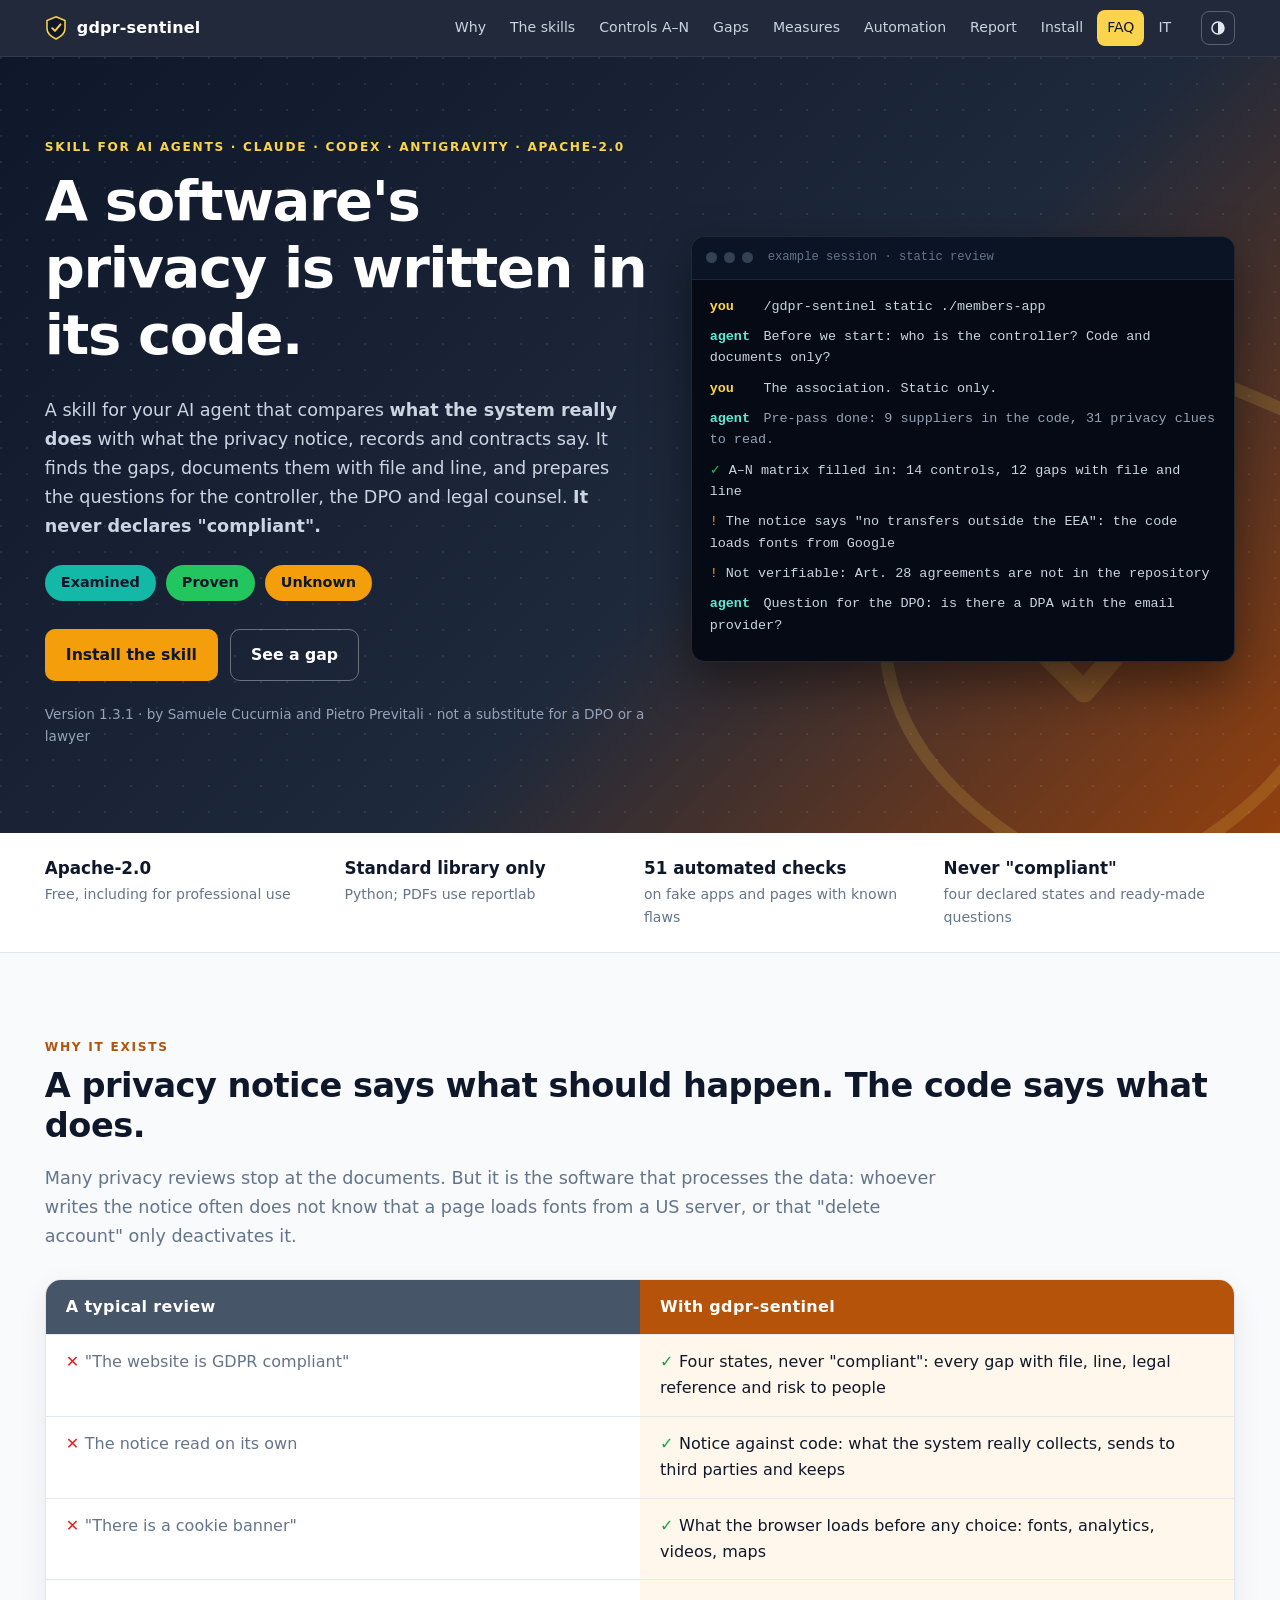
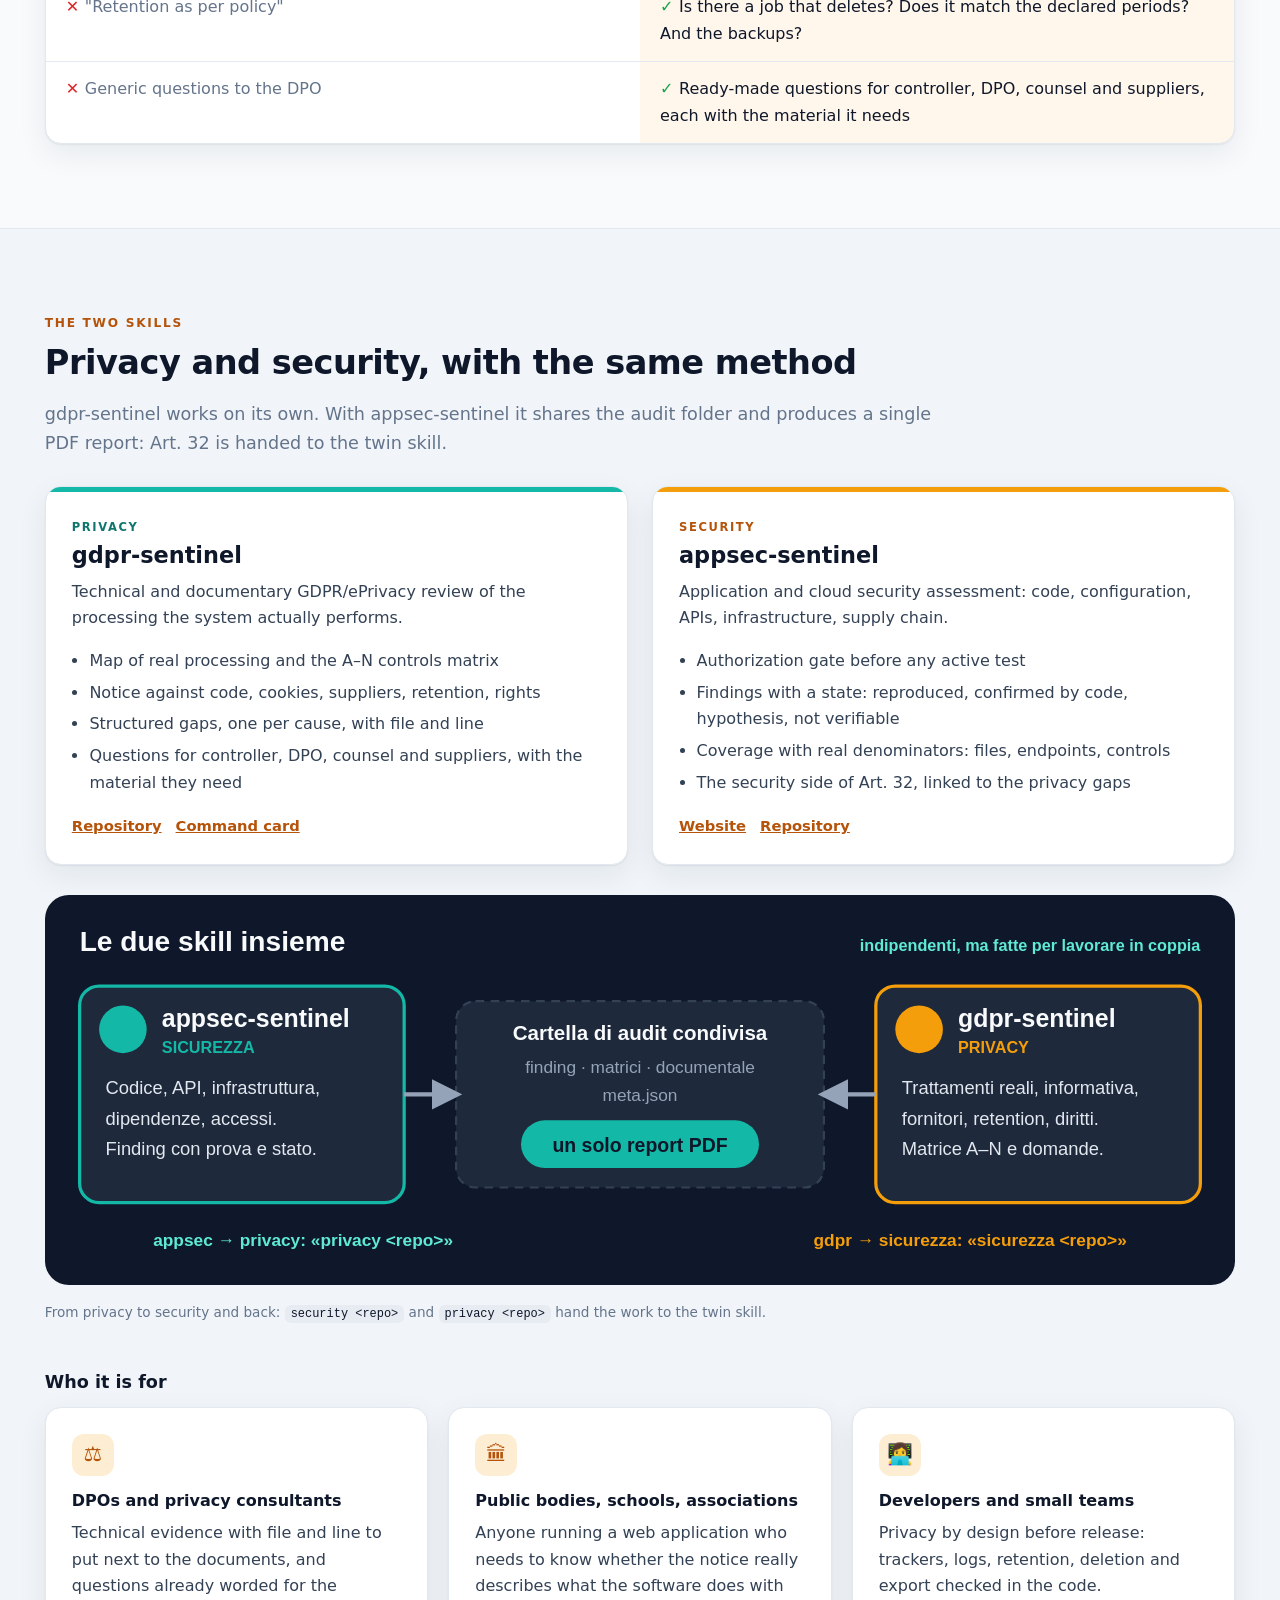
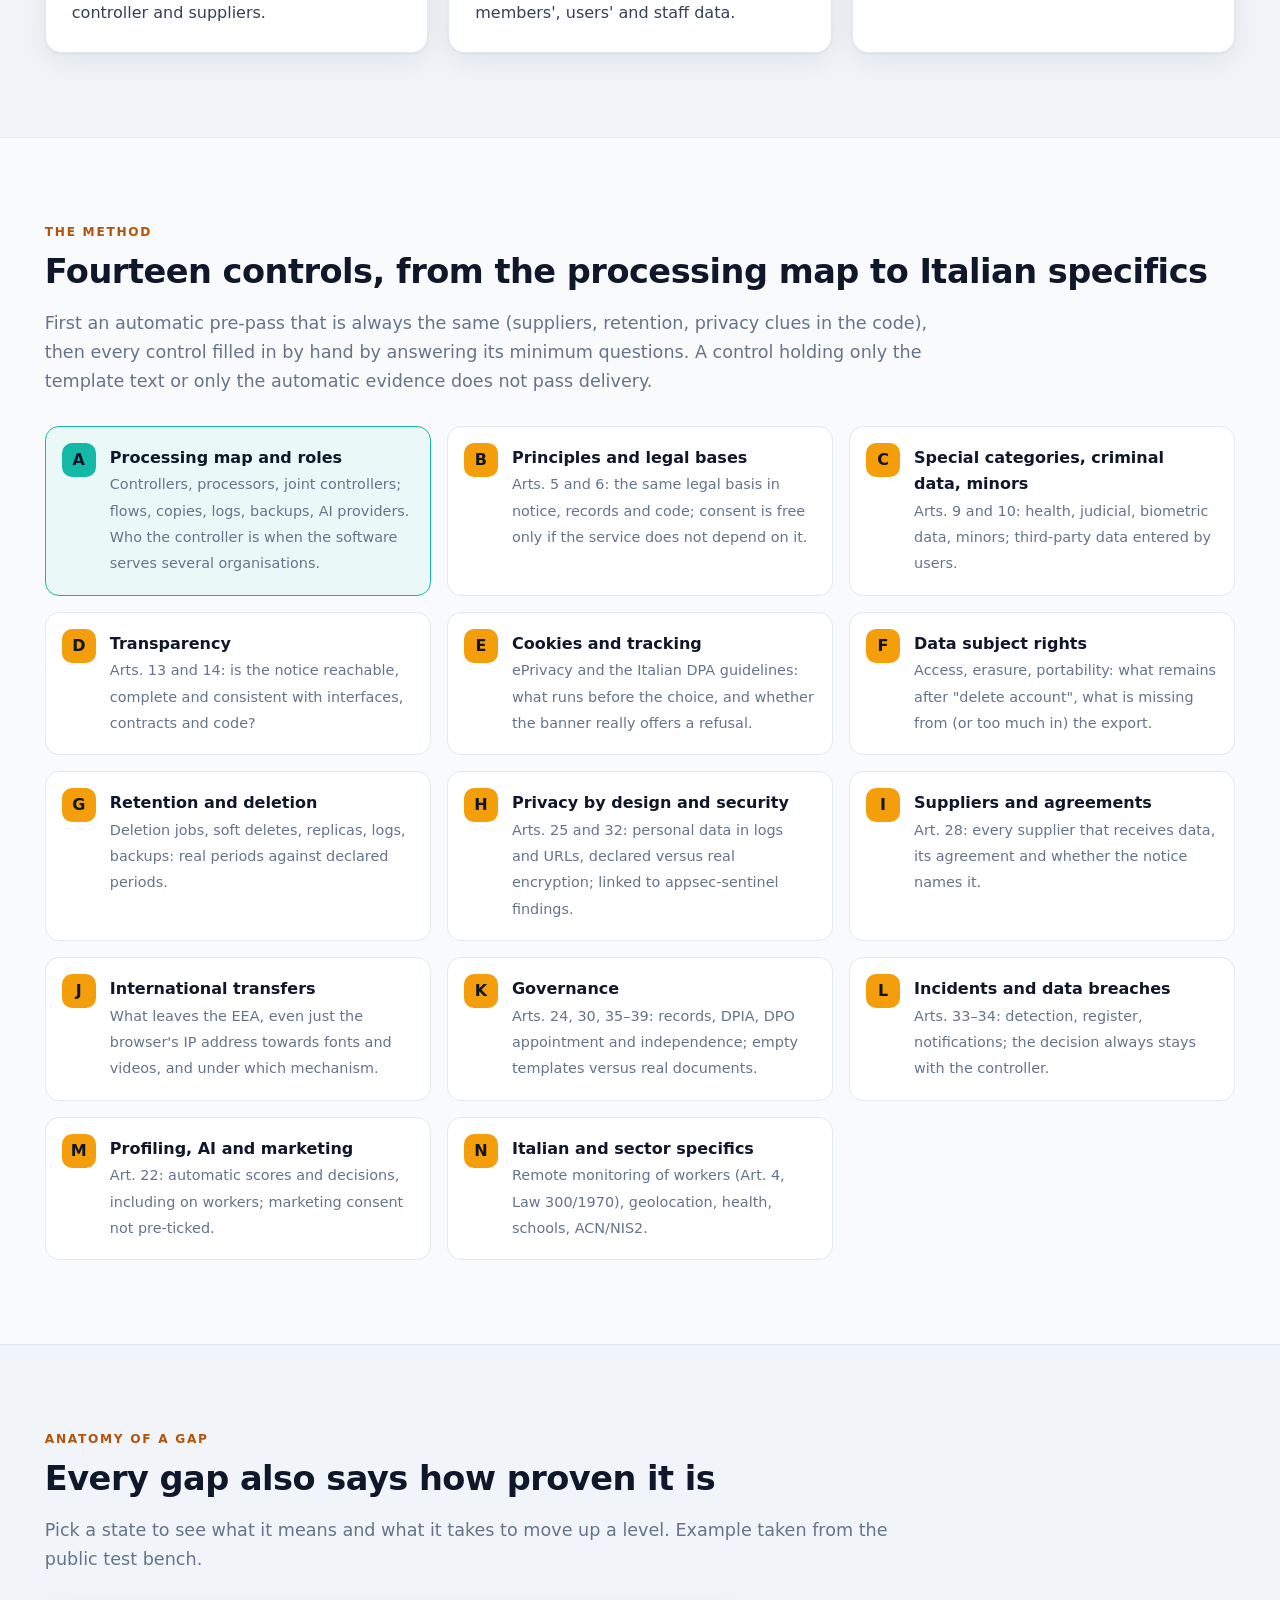
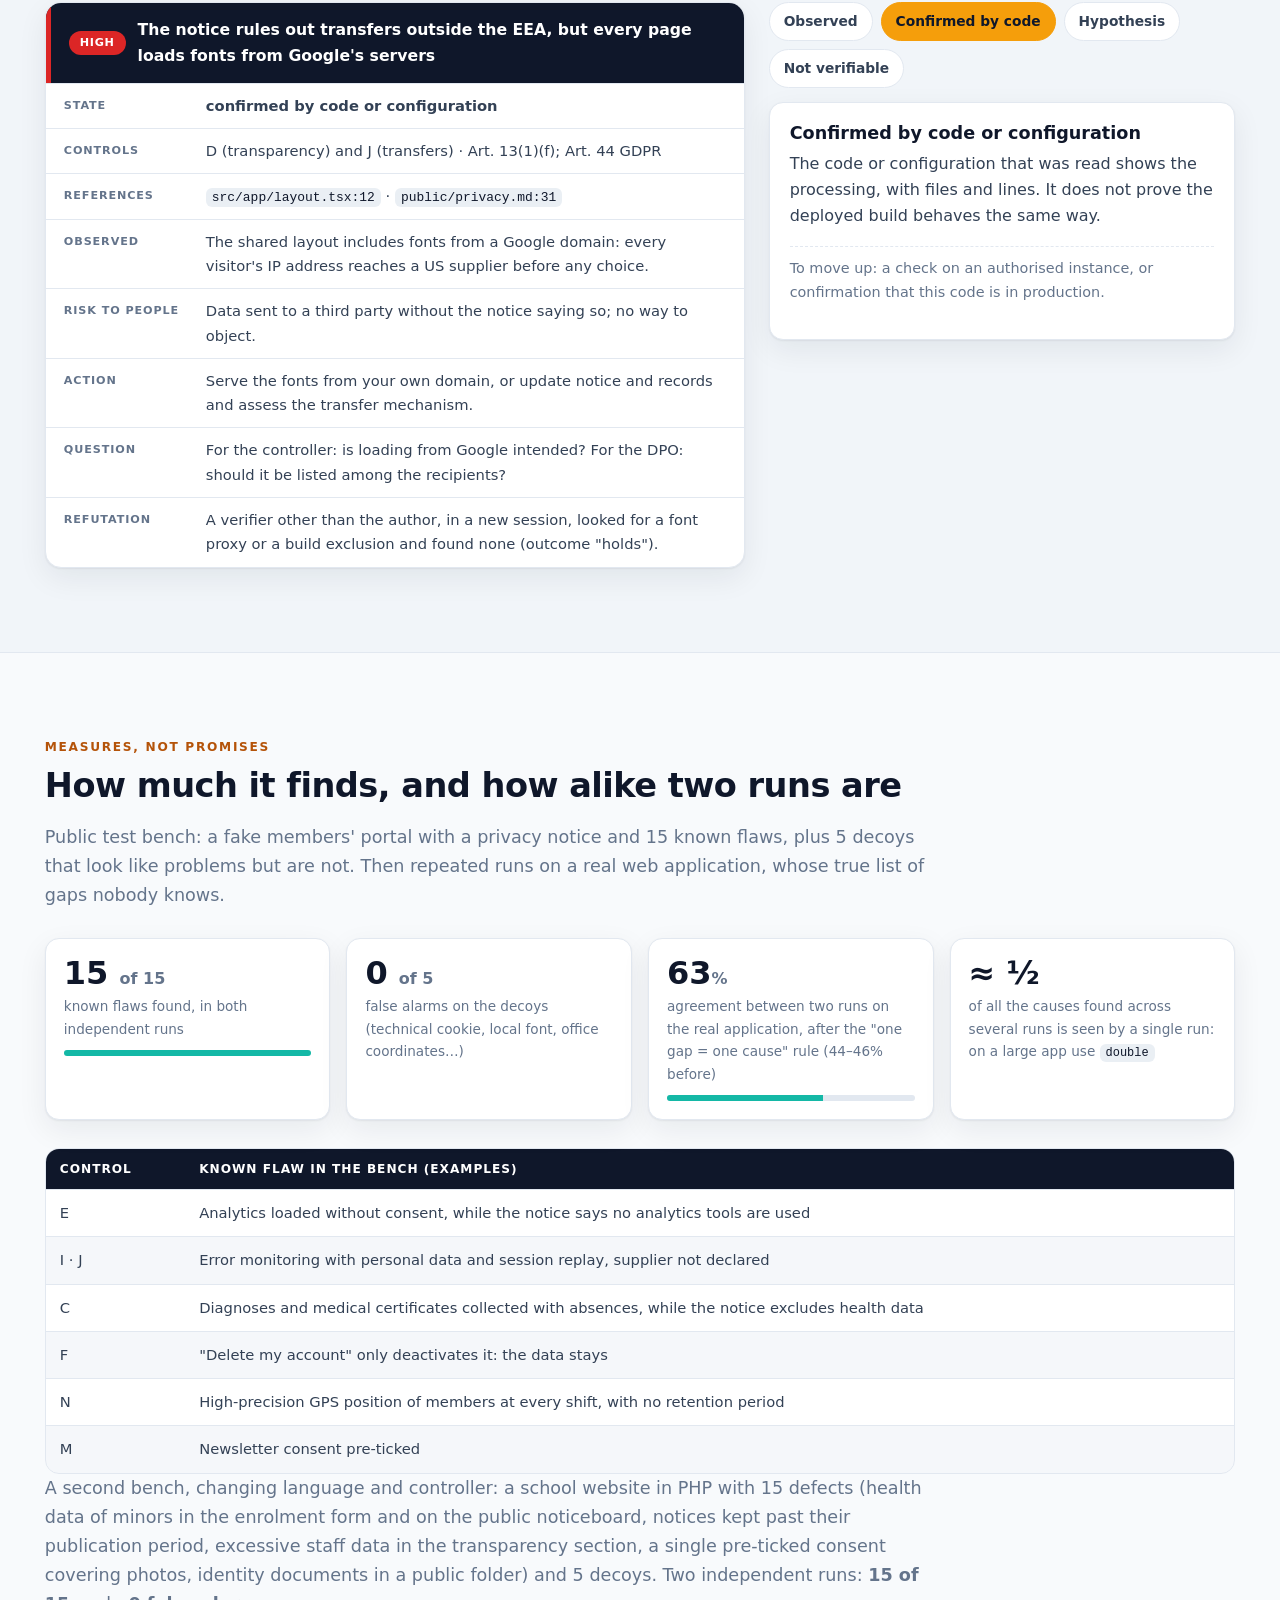
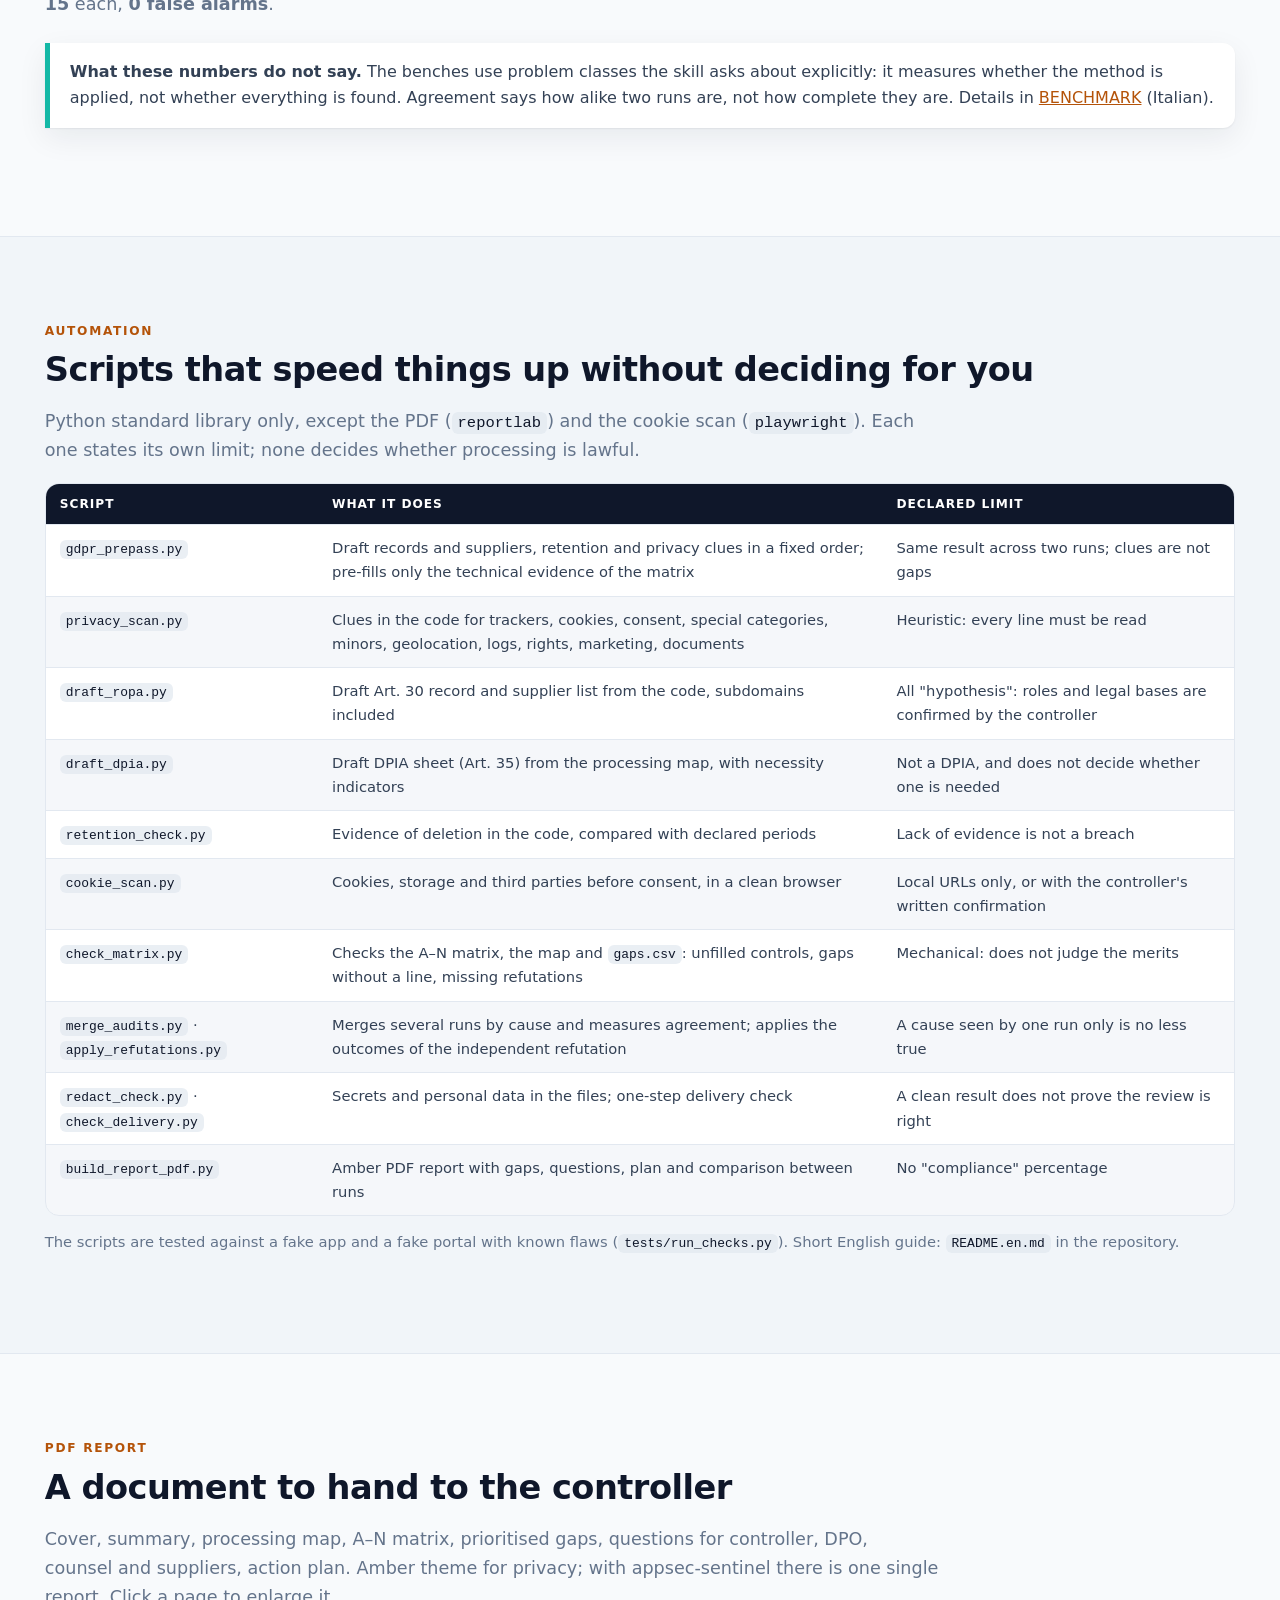
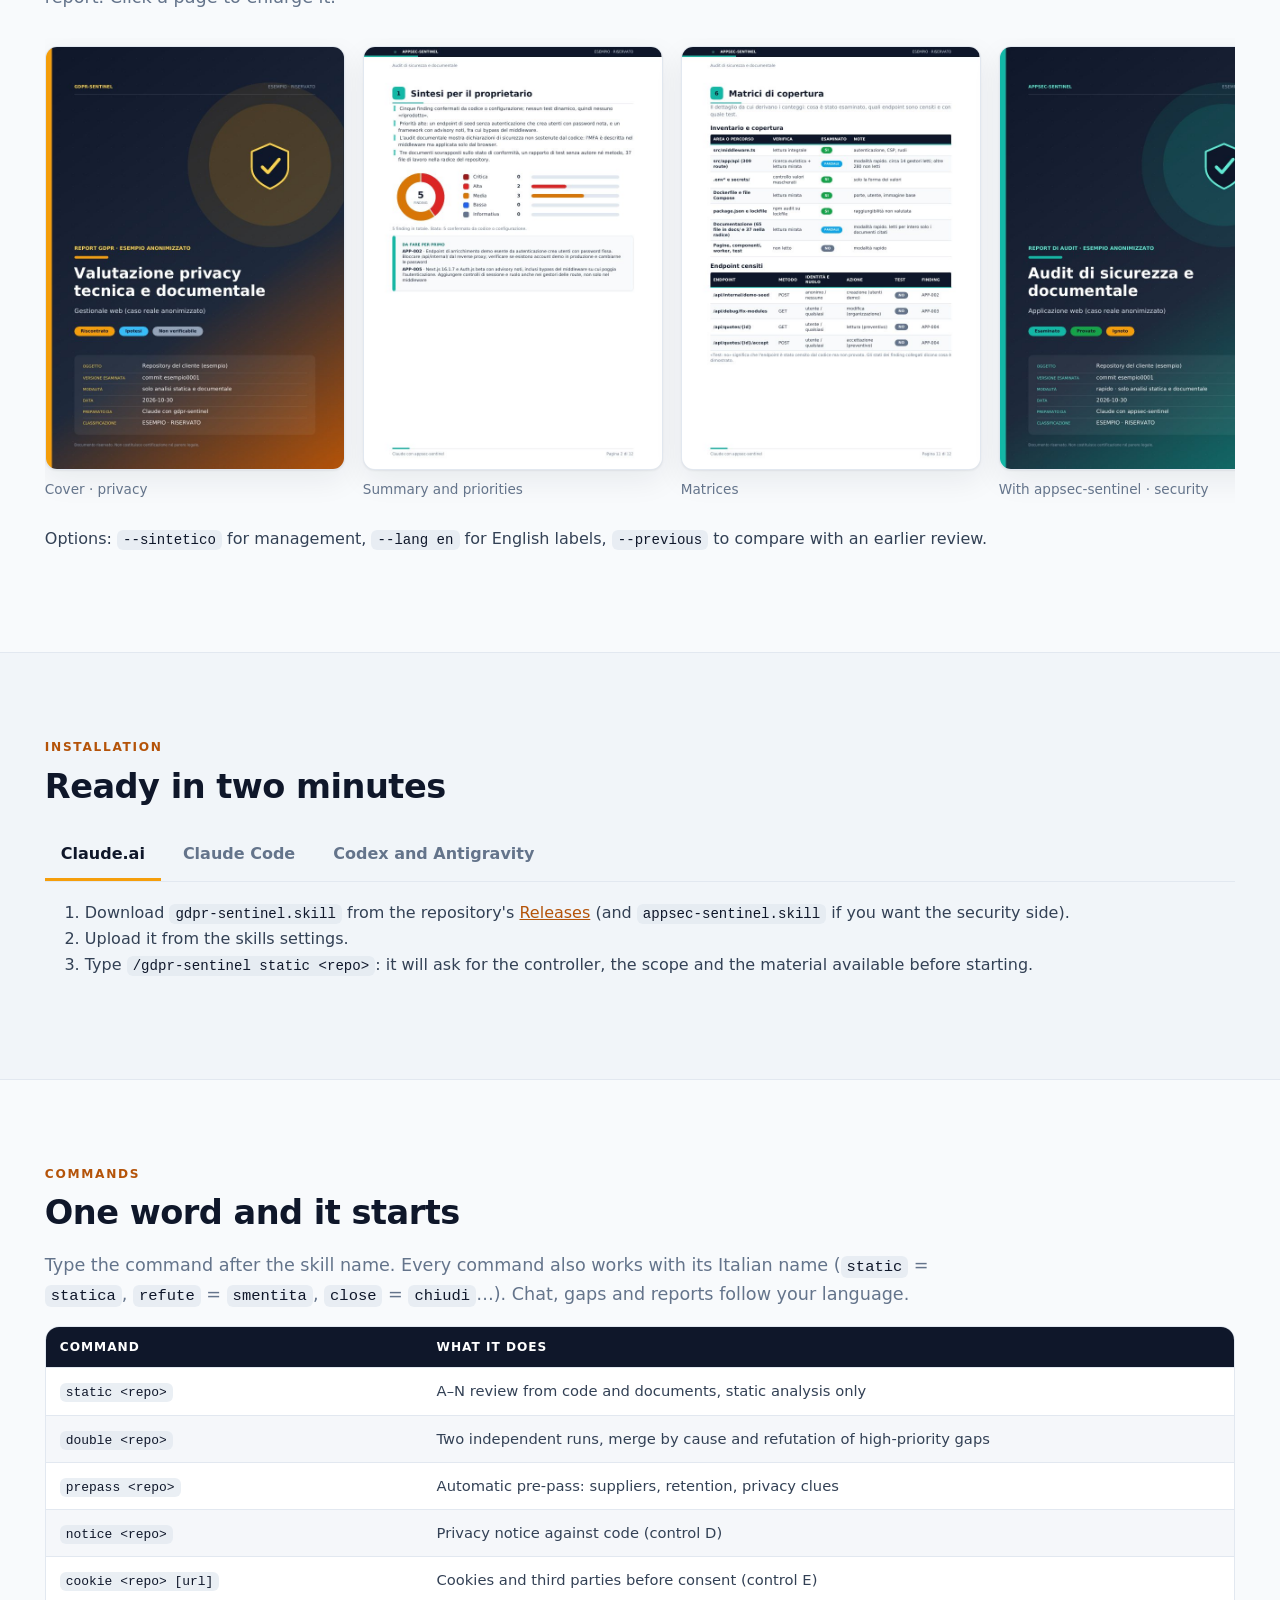
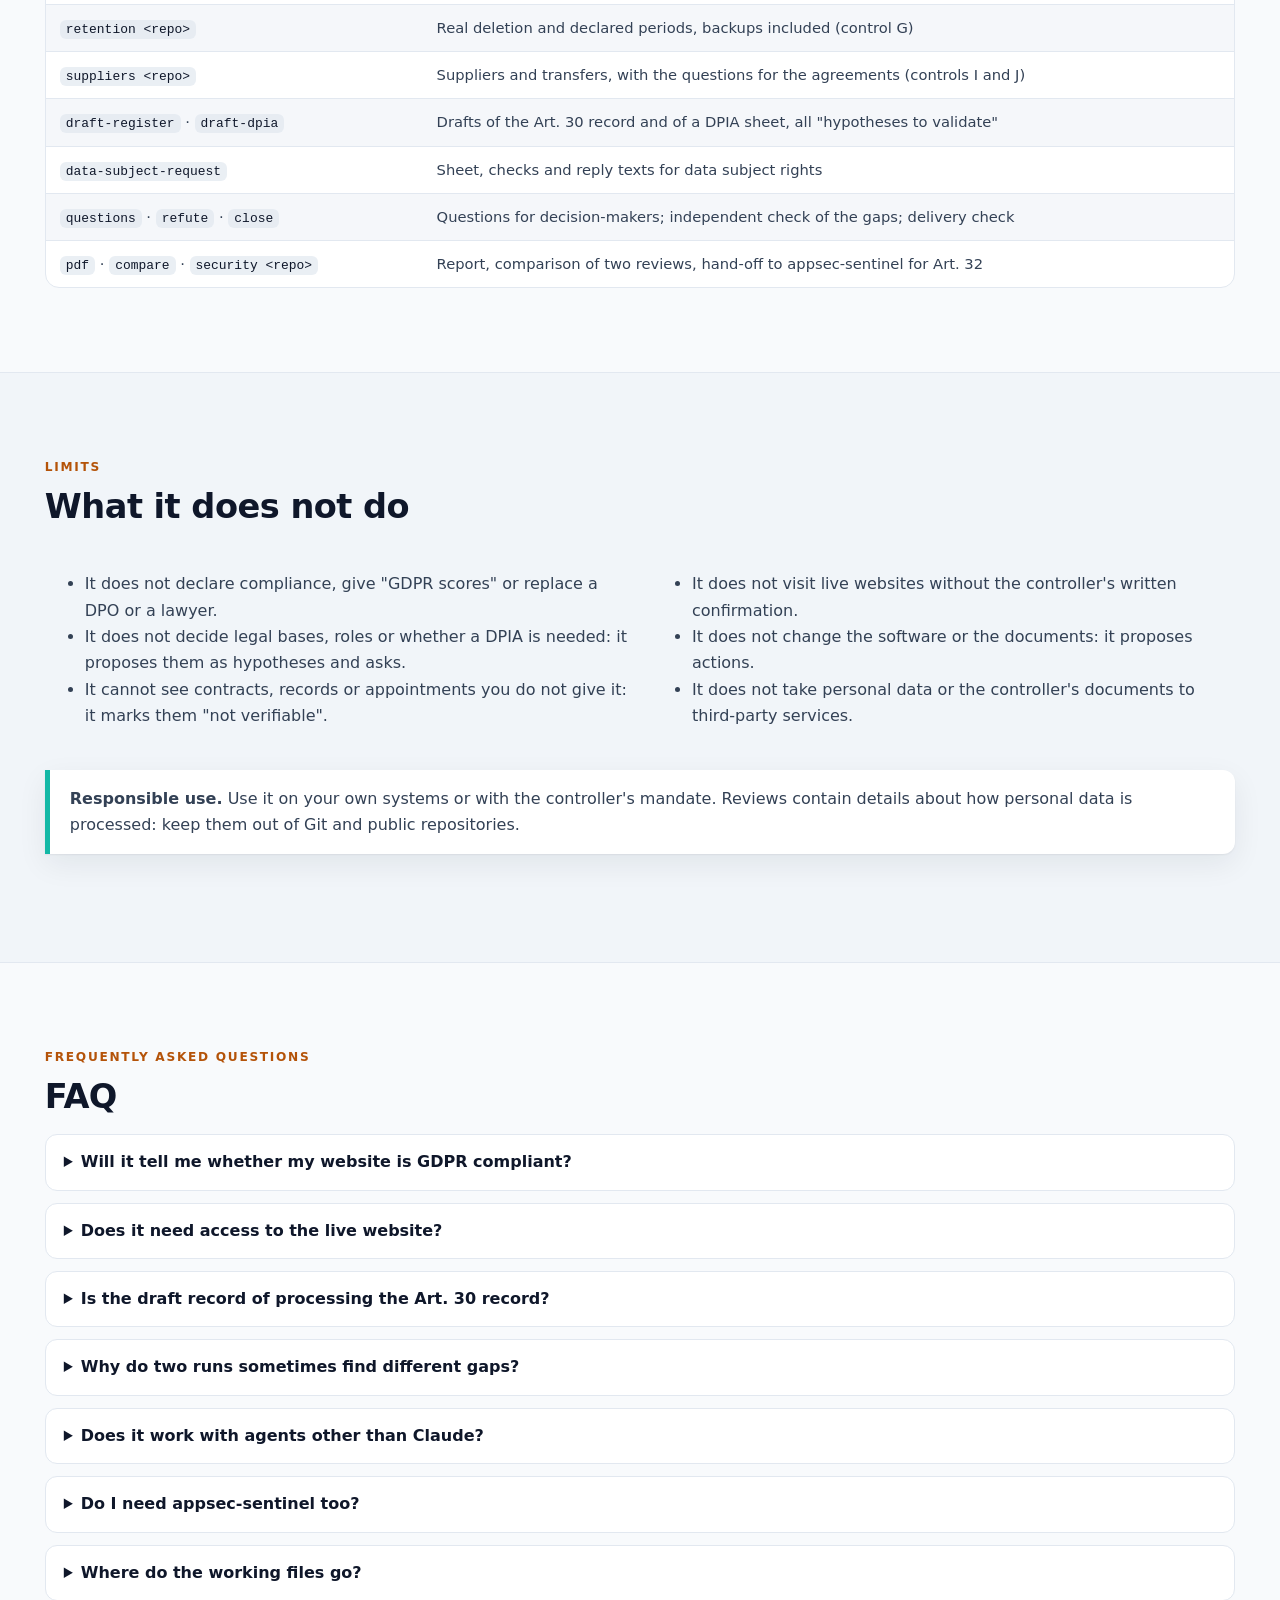
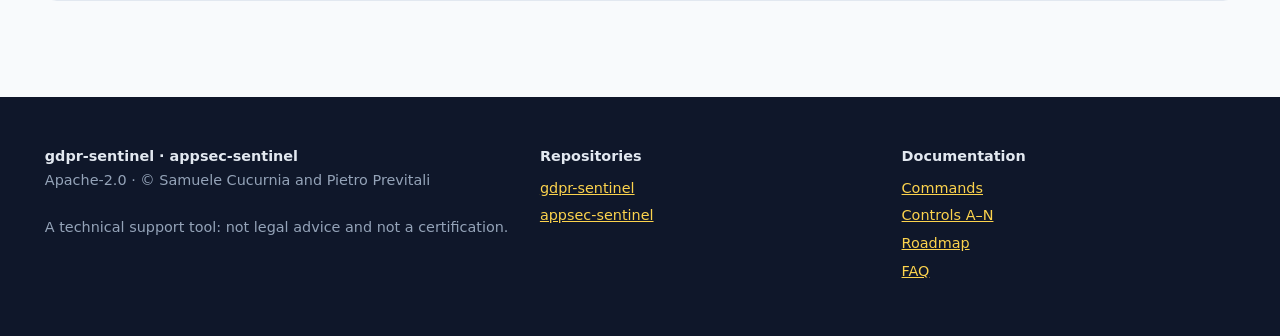
==== site/index.en.html @ ac33b213 "Rilascio 1.3.1: giri misurati su Antigravity e Codex Co-Authored-By: Claude Opus 5.5 <noreply@anthro" ====
<!doctype html>
<html lang="en">
<head>
<meta charset="utf-8">
<meta name="viewport" content="width=device-width, initial-scale=1">
<title>gdpr-sentinel · privacy skill for AI agents</title>
<meta name="description" content="A skill for AI agents (built for Claude, also tried on Codex and Antigravity) for technical GDPR/ePrivacy review: it compares what the software really does with the privacy notice and records, documents gaps with file and line, and never declares compliance. Apache-2.0.">
<meta property="og:title" content="gdpr-sentinel">
<meta property="og:description" content="A software's privacy is written in its code: GDPR review for AI agents, with no compliance verdicts.">
<meta property="og:type" content="website">
<link rel="canonical" href="https://dextsamu.github.io/gdpr-sentinel/index.en.html">
<meta property="og:url" content="https://dextsamu.github.io/gdpr-sentinel/index.en.html">
<meta property="og:image" content="https://dextsamu.github.io/gdpr-sentinel/img/og.png">
<meta property="og:image:width" content="1280">
<meta property="og:image:height" content="640">
<meta property="og:locale" content="en_GB">
<meta name="twitter:card" content="summary_large_image">
<meta name="twitter:title" content="gdpr-sentinel">
<meta name="twitter:description" content="A software's privacy is written in its code: GDPR review for AI agents, with no compliance verdicts.">
<meta name="twitter:image" content="https://dextsamu.github.io/gdpr-sentinel/img/og.png">
<meta name="theme-color" content="#0f172a">
<link rel="alternate" hreflang="it" href="index.html">
<link rel="icon" href="data:image/svg+xml,%3Csvg xmlns='http://www.w3.org/2000/svg' viewBox='-60 -70 120 150'%3E%3Cpath d='M0,-60 L52,-38 L52,8 C52,38 26,56 0,68 C-26,56 -52,38 -52,8 L-52,-38 Z' fill='%230f172a' stroke='%23fcd34d' stroke-width='9'/%3E%3Cpath d='M-22,6 L-6,22 L26,-16' fill='none' stroke='%23fcd34d' stroke-width='11' stroke-linecap='round' stroke-linejoin='round'/%3E%3C/svg%3E">
<style>
:root{
  --bg:#f8fafc; --surface:#ffffff; --ink:#0f172a; --ink2:#334155; --muted:#64748b; --line:#e2e8f0;
  --teal:#f59e0b; --teal-d:#b45309; --teal-l:#fcd34d; --amber:#14b8a6; --amber-d:#0f766e; --green:#16a34a; --red:#dc2626;
  --code-bg:#0f172a; --code-ink:#e2e8f0; --shadow:0 1px 2px rgba(15,23,42,.06),0 10px 30px rgba(15,23,42,.07);
  --link:#b45309; --soft:#f1f5f9;
}
@media (prefers-color-scheme: dark){
  :root:not([data-theme="light"]){
    --bg:#0b1220; --surface:#111a2e; --ink:#f1f5f9; --ink2:#cbd5e1; --muted:#94a3b8; --line:#1e293b; --soft:#0f1829;
    --code-bg:#050a14; --shadow:0 1px 2px rgba(0,0,0,.4),0 10px 30px rgba(0,0,0,.35); --link:#fcd34d; --amber-d:#5eead4; --teal-d:#fcd34d;
  }
}
:root[data-theme="dark"]{
  --bg:#0b1220; --surface:#111a2e; --ink:#f1f5f9; --ink2:#cbd5e1; --muted:#94a3b8; --line:#1e293b; --soft:#0f1829;
  --code-bg:#050a14; --shadow:0 1px 2px rgba(0,0,0,.4),0 10px 30px rgba(0,0,0,.35); --link:#fcd34d; --amber-d:#5eead4; --teal-d:#fcd34d;
}
*{box-sizing:border-box}
html{scroll-behavior:smooth;scroll-padding-top:76px}
body{margin:0;background:var(--bg);color:var(--ink2);font:16px/1.65 system-ui,-apple-system,"Segoe UI",Roboto,"Helvetica Neue",Arial,sans-serif;-webkit-font-smoothing:antialiased}
a{color:var(--link)}
.wrap{max-width:1360px;margin:0 auto;padding:0 clamp(20px,3.5vw,56px)}
h1,h2,h3{color:var(--ink);line-height:1.2;margin:0 0 .5em}
h2{font-size:clamp(1.55rem,3vw,2.1rem);letter-spacing:-.015em}
h3{font-size:1.1rem}
p{margin:0 0 1em}
.kicker{font-size:.76rem;letter-spacing:.14em;text-transform:uppercase;font-weight:700;color:var(--teal-d);margin-bottom:.6rem}
section{padding:84px 0}
section+section{border-top:1px solid var(--line)}
section.alt{background:var(--soft)}
.lead{font-size:1.1rem;color:var(--muted);max-width:80ch}
.mt{margin-top:28px}

/* progress + header */
#progress{position:fixed;top:0;left:0;height:3px;width:0;background:linear-gradient(90deg,var(--teal),var(--amber));z-index:50}
header.top{position:sticky;top:0;z-index:40;background:rgba(15,23,42,.92);backdrop-filter:blur(10px);border-bottom:1px solid rgba(255,255,255,.08)}
.nav{display:flex;align-items:center;gap:20px;height:56px}
.brand{display:flex;align-items:center;gap:10px;color:#fff;text-decoration:none;font-weight:700;letter-spacing:.01em}
.brand svg{width:22px;height:26px}
.nav nav{margin-left:auto;display:flex;gap:4px;flex-wrap:wrap}
.nav nav a{color:#cbd5e1;text-decoration:none;font-size:.88rem;padding:6px 10px;border-radius:8px}
.nav nav a:hover{color:#fff;background:rgba(255,255,255,.06)}
.nav nav a.on{color:#0f172a;background:var(--teal-l)}
.theme{display:grid;place-items:center;padding:0;background:transparent;border:1px solid rgba(255,255,255,.25);color:#e2e8f0;border-radius:8px;width:34px;height:34px;cursor:pointer}
.theme:hover{background:rgba(255,255,255,.08)}
:where(a,summary,button,[role=tab],[tabindex]):focus-visible{outline:3px solid var(--amber);outline-offset:2px;border-radius:6px}
@media (max-width:900px){.nav nav a:not(.keep){display:none}}

/* hero */
.hero{position:relative;overflow:hidden;color:#e2e8f0;padding:80px 0 72px;background:
  radial-gradient(circle at 1px 1px,rgba(255,255,255,.08) 1.4px,transparent 1.6px) 0 0/26px 26px,
  linear-gradient(135deg,#0f172a 0%,#1e293b 58%,#92400e 100%)}
.hero .bgshield{position:absolute;right:-90px;bottom:-110px;width:520px;opacity:.16}
.hero .cols{position:relative;display:grid;grid-template-columns:1.05fr .95fr;gap:44px;align-items:center}
@media (max-width:900px){.hero .cols{grid-template-columns:1fr}.hero{padding:56px 0 52px}}
.hero h1{color:#fff;font-size:clamp(2.1rem,5vw,3.5rem);letter-spacing:-.025em;max-width:16ch}
.hero p.sub{max-width:52ch;font-size:1.1rem;color:#cbd5e1}
.pills{display:flex;gap:10px;flex-wrap:wrap;margin:24px 0 28px}
.pill{display:inline-block;padding:6px 16px;border-radius:999px;font-weight:700;font-size:.9rem;color:#0f172a}
.pill.t{background:#14b8a6}.pill.g{background:#22c55e}.pill.a{background:#f59e0b}
.cta{display:flex;gap:12px;flex-wrap:wrap}
.btn{display:inline-flex;align-items:center;gap:8px;padding:12px 20px;border-radius:10px;font-weight:700;text-decoration:none;font-size:.98rem;border:1.5px solid transparent;cursor:pointer;font-family:inherit}
.btn.primary{background:var(--teal);color:#0f172a}
.btn.primary:hover{background:var(--teal-l)}
.btn.ghost{border-color:rgba(255,255,255,.35);color:#fff;background:transparent}
.btn.ghost:hover{background:rgba(255,255,255,.08)}
.meta{margin-top:22px;font-size:.85rem;color:#94a3b8}

/* terminal */
.term{background:#050a14;border:1px solid rgba(255,255,255,.12);border-radius:14px;box-shadow:0 20px 50px rgba(0,0,0,.45);overflow:hidden;font:.84rem/1.6 ui-monospace,SFMono-Regular,Menlo,Consolas,monospace}
.term .bar{display:flex;gap:7px;padding:11px 14px;background:#0b1424;border-bottom:1px solid rgba(255,255,255,.08);align-items:center}
.term .bar i{width:11px;height:11px;border-radius:50%;background:#334155}
.term .bar span{margin-left:8px;color:#64748b;font-size:.76rem}
.term .body{padding:16px 18px;min-height:330px}
.term .ln{margin:0 0 .65em;color:#cbd5e1;opacity:0;transform:translateY(4px);animation:ln .5s forwards}
.term .who{display:inline-block;min-width:3.4em;font-weight:700}
.term .u{color:#fcd34d}.term .c{color:#5eead4}
.term .dim{color:#94a3b8}
.term .ok{color:#22c55e}.term .warn{color:#f59e0b}
@keyframes ln{to{opacity:1;transform:none}}
@media (prefers-reduced-motion:reduce){.term .ln{animation:none;opacity:1;transform:none}}

/* trust strip */
.trust{background:var(--surface);border-bottom:1px solid var(--line)}
.trust .wrap{display:grid;grid-template-columns:repeat(4,1fr);gap:8px;padding-top:22px;padding-bottom:22px}
@media (max-width:820px){.trust .wrap{grid-template-columns:1fr 1fr}}
.trust div{font-size:.88rem;color:var(--muted)}
.trust b{display:block;color:var(--ink);font-size:1.05rem}

/* cards */
.grid2{display:grid;grid-template-columns:1fr 1fr;gap:24px}
.grid3{display:grid;grid-template-columns:repeat(3,1fr);gap:20px}
@media (max-width:860px){.grid2,.grid3{grid-template-columns:1fr}}
.card{background:var(--surface);border:1px solid var(--line);border-radius:16px;padding:26px;box-shadow:var(--shadow);position:relative;overflow:hidden}
.card.acc::before{content:"";position:absolute;inset:0 0 auto 0;height:5px;background:var(--accent)}
.card.sec{--accent:var(--teal)}.card.pri{--accent:var(--amber)}
.tag{font-size:.72rem;letter-spacing:.14em;font-weight:700;text-transform:uppercase;color:var(--teal-d)}
.card.pri .tag{color:var(--amber-d)}
.card h3{font-size:1.4rem;margin:.2rem 0 .6rem}
.card ul{padding-left:1.1rem;margin:0 0 1.1rem}
.card li{margin:.35rem 0}
.links{display:flex;gap:14px;flex-wrap:wrap;font-size:.92rem;font-weight:600}
.ico{width:42px;height:42px;border-radius:12px;display:grid;place-items:center;background:color-mix(in srgb,var(--teal) 18%,transparent);color:var(--teal-d);font-size:1.3rem;margin-bottom:12px}

/* compare */
.cmp{display:grid;grid-template-columns:1fr 1fr;border:1px solid var(--line);border-radius:16px;overflow:hidden;background:var(--surface);box-shadow:var(--shadow)}
.cmp>div{padding:14px 20px;border-top:1px solid var(--line)}
.cmp .h{border-top:0;font-weight:800;letter-spacing:.02em;color:#fff}
.cmp .h.a{background:#475569;color:#fff}.cmp .h.b{background:#b45309;color:#fff}
.cmp .a{color:var(--muted)}.cmp .b{color:var(--ink);background:color-mix(in srgb,var(--teal) 8%,transparent)}
.cmp .a::before{content:"✕  ";color:var(--red);font-weight:700}
.cmp .b::before{content:"✓  ";color:var(--green);font-weight:700}
.cmp .h::before{content:none!important}
@media (max-width:700px){.cmp{grid-template-columns:1fr}.cmp .h.b{margin-top:0}}

/* timeline */
.tl{list-style:none;padding:0;margin:30px 0 0;display:grid;grid-template-columns:repeat(3,1fr);gap:16px;counter-reset:t}
@media (max-width:860px){.tl{grid-template-columns:1fr}}
.tl li{counter-increment:t;background:var(--surface);border:1px solid var(--line);border-radius:14px;padding:18px 18px 18px 64px;position:relative}
.tl li::before{content:counter(t);position:absolute;left:16px;top:16px;width:34px;height:34px;border-radius:10px;background:var(--teal);color:#0f172a;font-weight:800;display:grid;place-items:center}
.tl li.gate{counter-increment:none;border-color:var(--amber);background:color-mix(in srgb,var(--amber) 9%,var(--surface))}
.tl li.gate::before{content:"0";background:var(--amber)}
.tl b{color:var(--ink);display:block}
.tl span{font-size:.9rem;color:var(--muted)}
.tl .only{display:inline-block;font-size:.7rem;font-weight:700;letter-spacing:.06em;text-transform:uppercase;background:var(--amber);color:#0f172a;border-radius:999px;padding:1px 8px;margin-left:6px}

/* finding anatomy */
.anat{display:grid;grid-template-columns:1.2fr .8fr;gap:24px;align-items:start;margin-top:28px}
@media (max-width:900px){.anat{grid-template-columns:1fr}}
.fcard{background:var(--surface);border:1px solid var(--line);border-radius:16px;box-shadow:var(--shadow);overflow:hidden}
.fhead{background:#0f172a;color:#fff;padding:14px 18px;display:flex;gap:12px;align-items:center;border-left:5px solid var(--red)}
.fhead b{font-size:.98rem;flex:1}
.sev{background:var(--red);color:#fff;font-size:.7rem;font-weight:800;letter-spacing:.06em;border-radius:999px;padding:3px 11px}
.frow{display:grid;grid-template-columns:130px 1fr;gap:12px;padding:10px 18px;border-top:1px solid var(--line);font-size:.92rem}
.frow>span:first-child{font-size:.7rem;font-weight:800;letter-spacing:.08em;text-transform:uppercase;color:var(--muted);padding-top:3px}
@media (max-width:560px){.frow{grid-template-columns:1fr;gap:2px}}
.chips{display:flex;gap:8px;flex-wrap:wrap;margin-bottom:14px}
.chip{border:1.5px solid var(--line);background:var(--surface);color:var(--ink2);border-radius:999px;padding:7px 14px;font:inherit;font-size:.86rem;font-weight:600;cursor:pointer}
.chip[aria-selected=true]{background:var(--teal);border-color:var(--teal);color:#0f172a}
.expl{background:var(--surface);border:1px solid var(--line);border-radius:14px;padding:20px;box-shadow:var(--shadow)}
.expl h3{margin-bottom:.4em}
.expl .need{font-size:.9rem;color:var(--muted);border-top:1px dashed var(--line);padding-top:10px;margin-top:10px}

/* stats */
.stats{display:grid;grid-template-columns:repeat(4,1fr);gap:16px;margin:28px 0}
@media (max-width:860px){.stats{grid-template-columns:1fr 1fr}}
.stat{background:var(--surface);border:1px solid var(--line);border-radius:14px;padding:18px;box-shadow:var(--shadow)}
.stat .n{font-size:2rem;font-weight:800;color:var(--ink);line-height:1}
.stat .n small{font-size:1rem;color:var(--muted);font-weight:600}
.stat .l{font-size:.85rem;color:var(--muted);margin-top:6px}
.stat .bar{height:6px;border-radius:3px;background:var(--line);margin-top:10px;overflow:hidden}
.stat .bar i{display:block;height:100%;background:var(--amber)}

/* tables */
.tw{overflow-x:auto;border:1px solid var(--line);border-radius:14px;background:var(--surface)}
table{border-collapse:collapse;width:100%;font-size:.92rem}
th{background:#0f172a;color:#fff;text-align:left;padding:10px 14px;font-size:.76rem;letter-spacing:.08em;text-transform:uppercase}
td{padding:11px 14px;border-top:1px solid var(--line);vertical-align:top}
tbody tr:nth-child(even){background:color-mix(in srgb,var(--line) 35%,transparent)}
@media (max-width:760px){table{min-width:620px}}
code{font:.88em ui-monospace,SFMono-Regular,Menlo,Consolas,monospace;background:color-mix(in srgb,var(--line) 70%,transparent);padding:2px 6px;border-radius:6px;color:var(--ink)}
.codebox{position:relative;margin:0 0 1rem}
pre{background:var(--code-bg);color:var(--code-ink);padding:16px 18px;border-radius:12px;overflow-x:auto;font:.88rem/1.65 ui-monospace,SFMono-Regular,Menlo,Consolas,monospace;margin:0}
pre code{background:none;color:inherit;padding:0}
.copy{position:absolute;top:8px;right:8px;background:rgba(255,255,255,.1);color:#e2e8f0;border:1px solid rgba(255,255,255,.2);border-radius:8px;font:inherit;font-size:.76rem;padding:4px 10px;cursor:pointer}
.copy:hover{background:rgba(255,255,255,.2)}
.filters{display:flex;gap:8px;margin:20px 0 14px;flex-wrap:wrap}
tr.hide{display:none}
.dot{display:inline-block;width:9px;height:9px;border-radius:50%;margin-right:6px}
.dot.s{background:var(--teal)}.dot.p{background:var(--amber)}.dot.x{background:#6366f1}

/* gallery */
.gal{display:flex;gap:18px;overflow-x:auto;scroll-snap-type:x mandatory;padding:8px 2px 18px;margin-top:26px}
.gal figure{flex:0 0 min(300px,78vw);scroll-snap-align:start;margin:0}
.gal button{display:block;border:0;padding:0;background:none;cursor:zoom-in;width:100%}
.gal img{width:100%;height:auto;border-radius:12px;border:1px solid var(--line);background:#fff;box-shadow:var(--shadow);display:block}
figcaption{font-size:.85rem;color:var(--muted);margin-top:8px}
dialog{border:0;padding:0;background:transparent;max-width:min(92vw,820px);max-height:92vh}
dialog::backdrop{background:rgba(2,6,23,.8)}
dialog img{width:100%;max-height:90vh;object-fit:contain;border-radius:10px;background:#fff}
dialog form{position:absolute;top:8px;right:8px}
dialog button.x{background:#0f172a;color:#fff;border:1px solid rgba(255,255,255,.3);border-radius:8px;padding:6px 12px;cursor:pointer;font:inherit}
.suite{margin:30px 0 8px}
.suite img{width:100%;height:auto;border-radius:14px}

/* tabs */
.tabs{display:flex;gap:6px;border-bottom:1px solid var(--line);margin:24px 0 18px}
.tabs button{background:none;border:0;border-bottom:3px solid transparent;font:inherit;font-weight:700;color:var(--muted);padding:10px 16px;cursor:pointer}
.tabs button[aria-selected=true]{color:var(--ink);border-bottom-color:var(--teal)}
.tabs button.p[aria-selected=true]{border-bottom-color:var(--amber)}
[role=tabpanel][hidden]{display:none}

/* faq */
details{background:var(--surface);border:1px solid var(--line);border-radius:12px;padding:14px 18px;margin-bottom:12px}
summary{cursor:pointer;font-weight:700;color:var(--ink)}
details[open] summary{margin-bottom:8px}
.notice{border-left:5px solid var(--amber);background:var(--surface);border-radius:0 12px 12px 0;padding:16px 20px;margin:24px 0;box-shadow:var(--shadow)}
footer{background:#0f172a;color:#94a3b8;padding:48px 0;font-size:.9rem}
footer a{color:#fcd34d}
footer .row{display:grid;grid-template-columns:1.4fr 1fr 1fr;gap:28px}
@media (max-width:760px){footer .row{grid-template-columns:1fr}}
footer h4{color:#e2e8f0;margin:0 0 8px;font-size:.9rem}
footer ul{list-style:none;margin:0;padding:0}footer li{margin:4px 0}

/* reveal */
.js .rv{opacity:0;transform:translateY(14px);transition:opacity .6s ease,transform .6s ease}
.js .rv.in{opacity:1;transform:none}
@media (prefers-reduced-motion:reduce){.js .rv{opacity:1;transform:none;transition:none}html{scroll-behavior:auto}}
.skip{position:absolute;left:-999px;top:8px;background:#fff;color:#0f172a;padding:8px 12px;border-radius:8px;z-index:100}
.skip:focus{left:8px}
.tl li[data-l]::before{content:attr(data-l)}
</style>
<script>document.documentElement.classList.add('js')</script>
</head>
<body>
<div id="progress" aria-hidden="true"></div>
<a class="skip" href="#contenuto">Skip to content</a>
<header class="top">
  <div class="wrap nav">
    <a class="brand" href="#">
      <svg viewBox="-60 -70 120 150" aria-hidden="true"><path d="M0,-60 L52,-38 L52,8 C52,38 26,56 0,68 C-26,56 -52,38 -52,8 L-52,-38 Z" fill="#0f172a" stroke="#fcd34d" stroke-width="9"/><path d="M-22,6 L-6,22 L26,-16" fill="none" stroke="#fcd34d" stroke-width="11" stroke-linecap="round" stroke-linejoin="round"/></svg>
      gdpr-sentinel
    </a>
    <nav aria-label="Sections">
      <a href="#differenza">Why</a><a href="#skill">The skills</a><a href="#controlli">Controls A–N</a><a href="#gap">Gaps</a><a href="#misure">Measures</a><a href="#automazioni">Automation</a><a href="#report">Report</a><a class="keep" href="#installa">Install</a><a href="#faq">FAQ</a><a class="keep" href="index.html" hreflang="it" lang="it">IT</a>
    </nav>
    <button class="theme" id="theme" aria-label="Switch light or dark theme" title="Theme"><svg viewBox="0 0 24 24" width="18" height="18" aria-hidden="true"><circle cx="12" cy="12" r="8" fill="none" stroke="currentColor" stroke-width="2"/><path d="M12 4a8 8 0 0 1 0 16z" fill="currentColor"/></svg></button>
  </div>
</header>

<main id="contenuto">
<div class="hero">
  <svg class="bgshield" viewBox="-60 -70 120 150" aria-hidden="true"><path d="M0,-60 L52,-38 L52,8 C52,38 26,56 0,68 C-26,56 -52,38 -52,8 L-52,-38 Z" fill="none" stroke="#fcd34d" stroke-width="3"/><path d="M-22,6 L-6,22 L26,-16" fill="none" stroke="#fcd34d" stroke-width="5" stroke-linecap="round" stroke-linejoin="round"/></svg>
  <div class="wrap cols">
    <div>
      <p class="kicker" style="color:#fcd34d">Skill for AI agents · Claude · Codex · Antigravity · Apache-2.0</p>
      <h1>A software's privacy is written in its code.</h1>
      <p class="sub">A skill for your AI agent that compares <strong>what the system really does</strong> with what the privacy notice, records and contracts say. It finds the gaps, documents them with file and line, and prepares the questions for the controller, the DPO and legal counsel. <strong>It never declares "compliant".</strong></p>
      <div class="pills" aria-label="The three categories of every statement">
        <span class="pill t">Examined</span><span class="pill g">Proven</span><span class="pill a">Unknown</span>
      </div>
      <div class="cta">
        <a class="btn primary" href="#installa">Install the skill</a>
        <a class="btn ghost" href="#gap">See a gap</a>
      </div>
      <p class="meta">Version 1.3.1 · by Samuele Cucurnia and Pietro Previtali · not a substitute for a DPO or a lawyer</p>
    </div>
    <div class="term" role="img" aria-label="Example session: the skill asks for the controller and scope, then reports gaps, items it cannot verify and questions for the DPO">
      <div class="bar"><i></i><i></i><i></i><span>example session · static review</span></div>
      <div class="body">
        <p class="ln" style="animation-delay:.3s"><span class="who u">you</span> /gdpr-sentinel static ./members-app</p>
        <p class="ln" style="animation-delay:1.1s"><span class="who c">agent</span> Before we start: who is the controller? Code and documents only?</p>
        <p class="ln" style="animation-delay:1.9s"><span class="who u">you</span> The association. Static only.</p>
        <p class="ln dim" style="animation-delay:2.7s"><span class="who c">agent</span> Pre-pass done: 9 suppliers in the code, 31 privacy clues to read.</p>
        <p class="ln" style="animation-delay:3.7s"><span class="ok">✓</span> A–N matrix filled in: 14 controls, 12 gaps with file and line</p>
        <p class="ln" style="animation-delay:4.2s"><span class="warn">!</span> The notice says "no transfers outside the EEA": the code loads fonts from Google</p>
        <p class="ln" style="animation-delay:4.7s"><span class="warn">!</span> Not verifiable: Art. 28 agreements are not in the repository</p>
        <p class="ln" style="animation-delay:5.4s"><span class="who c">agent</span> Question for the DPO: is there a DPA with the email provider?</p>
      </div>
    </div>
  </div>
</div>

<div class="trust"><div class="wrap">
  <div><b>Apache-2.0</b>Free, including for professional use</div>
  <div><b>Standard library only</b>Python; PDFs use reportlab</div>
  <div><b>51 automated checks</b>on fake apps and pages with known flaws</div>
  <div><b>Never "compliant"</b>four declared states and ready-made questions</div>
</div></div>

<section id="differenza">
  <div class="wrap">
    <p class="kicker">Why it exists</p>
    <h2>A privacy notice says what should happen. The code says what does.</h2>
    <p class="lead">Many privacy reviews stop at the documents. But it is the software that processes the data: whoever writes the notice often does not know that a page loads fonts from a US server, or that "delete account" only deactivates it.</p>
    <div class="cmp mt rv" role="table" aria-label="Comparison between a typical review and the skill's review">
      <div class="h a" role="columnheader">A typical review</div><div class="h b" role="columnheader">With gdpr-sentinel</div>
      <div class="a" role="cell">"The website is GDPR compliant"</div><div class="b" role="cell">Four states, never "compliant": every gap with file, line, legal reference and risk to people</div>
      <div class="a" role="cell">The notice read on its own</div><div class="b" role="cell">Notice against code: what the system really collects, sends to third parties and keeps</div>
      <div class="a" role="cell">"There is a cookie banner"</div><div class="b" role="cell">What the browser loads before any choice: fonts, analytics, videos, maps</div>
      <div class="a" role="cell">"Retention as per policy"</div><div class="b" role="cell">Is there a job that deletes? Does it match the declared periods? And the backups?</div>
      <div class="a" role="cell">Generic questions to the DPO</div><div class="b" role="cell">Ready-made questions for controller, DPO, counsel and suppliers, each with the material it needs</div>
    </div>
  </div>
</section>

<section id="skill" class="alt">
  <div class="wrap">
    <p class="kicker">The two skills</p>
    <h2>Privacy and security, with the same method</h2>
    <p class="lead">gdpr-sentinel works on its own. With appsec-sentinel it shares the audit folder and produces a single PDF report: Art. 32 is handed to the twin skill.</p>
    <div class="grid2 mt">
      <article class="card acc pri rv">
        <span class="tag">Privacy</span>
        <h3>gdpr-sentinel</h3>
        <p>Technical and documentary GDPR/ePrivacy review of the processing the system actually performs.</p>
        <ul>
          <li>Map of real processing and the A–N controls matrix</li>
          <li>Notice against code, cookies, suppliers, retention, rights</li>
          <li>Structured gaps, one per cause, with file and line</li>
          <li>Questions for controller, DPO, counsel and suppliers, with the material they need</li>
        </ul>
        <div class="links"><a href="https://github.com/dextsamu/gdpr-sentinel">Repository</a><a href="https://github.com/dextsamu/gdpr-sentinel/blob/main/docs/COMMAND-CARD.md">Command card</a></div>
      </article>
      <article class="card acc sec rv">
        <span class="tag">Security</span>
        <h3>appsec-sentinel</h3>
        <p>Application and cloud security assessment: code, configuration, APIs, infrastructure, supply chain.</p>
        <ul>
          <li>Authorization gate before any active test</li>
          <li>Findings with a state: reproduced, confirmed by code, hypothesis, not verifiable</li>
          <li>Coverage with real denominators: files, endpoints, controls</li>
          <li>The security side of Art. 32, linked to the privacy gaps</li>
        </ul>
        <div class="links"><a href="https://dextsamu.github.io/appsec-sentinel/index.en.html">Website</a><a href="https://github.com/dextsamu/appsec-sentinel">Repository</a></div>
      </article>
    </div>
    <figure class="suite rv" style="margin:30px 0 0">
      <img src="img/suite.svg" alt="The two skills share an audit folder and produce a single PDF report">
      <figcaption>From privacy to security and back: <code>security &lt;repo&gt;</code> and <code>privacy &lt;repo&gt;</code> hand the work to the twin skill.</figcaption>
    </figure>

    <h3 style="margin-top:48px">Who it is for</h3>
    <div class="grid3" style="margin-top:14px">
      <div class="card rv"><div class="ico" aria-hidden="true">⚖</div><b style="color:var(--ink)">DPOs and privacy consultants</b><p style="margin:.4em 0 0">Technical evidence with file and line to put next to the documents, and questions already worded for the controller and suppliers.</p></div>
      <div class="card rv"><div class="ico" aria-hidden="true">🏛</div><b style="color:var(--ink)">Public bodies, schools, associations</b><p style="margin:.4em 0 0">Anyone running a web application who needs to know whether the notice really describes what the software does with members', users' and staff data.</p></div>
      <div class="card rv"><div class="ico" aria-hidden="true">👩‍💻</div><b style="color:var(--ink)">Developers and small teams</b><p style="margin:.4em 0 0">Privacy by design before release: trackers, logs, retention, deletion and export checked in the code.</p></div>
    </div>
  </div>
</section>

<section id="controlli">
  <div class="wrap">
    <p class="kicker">The method</p>
    <h2>Fourteen controls, from the processing map to Italian specifics</h2>
    <p class="lead">First an automatic pre-pass that is always the same (suppliers, retention, privacy clues in the code), then every control filled in by hand by answering its minimum questions. A control holding only the template text or only the automatic evidence does not pass delivery.</p>
    <ol class="tl">
      <li data-l="A" class="gate rv"><b>Processing map and roles</b><span>Controllers, processors, joint controllers; flows, copies, logs, backups, AI providers. Who the controller is when the software serves several organisations.</span></li>
      <li data-l="B" class="rv"><b>Principles and legal bases</b><span>Arts. 5 and 6: the same legal basis in notice, records and code; consent is free only if the service does not depend on it.</span></li>
      <li data-l="C" class="rv"><b>Special categories, criminal data, minors</b><span>Arts. 9 and 10: health, judicial, biometric data, minors; third-party data entered by users.</span></li>
      <li data-l="D" class="rv"><b>Transparency</b><span>Arts. 13 and 14: is the notice reachable, complete and consistent with interfaces, contracts and code?</span></li>
      <li data-l="E" class="rv"><b>Cookies and tracking</b><span>ePrivacy and the Italian DPA guidelines: what runs before the choice, and whether the banner really offers a refusal.</span></li>
      <li data-l="F" class="rv"><b>Data subject rights</b><span>Access, erasure, portability: what remains after "delete account", what is missing from (or too much in) the export.</span></li>
      <li data-l="G" class="rv"><b>Retention and deletion</b><span>Deletion jobs, soft deletes, replicas, logs, backups: real periods against declared periods.</span></li>
      <li data-l="H" class="rv"><b>Privacy by design and security</b><span>Arts. 25 and 32: personal data in logs and URLs, declared versus real encryption; linked to appsec-sentinel findings.</span></li>
      <li data-l="I" class="rv"><b>Suppliers and agreements</b><span>Art. 28: every supplier that receives data, its agreement and whether the notice names it.</span></li>
      <li data-l="J" class="rv"><b>International transfers</b><span>What leaves the EEA, even just the browser's IP address towards fonts and videos, and under which mechanism.</span></li>
      <li data-l="K" class="rv"><b>Governance</b><span>Arts. 24, 30, 35–39: records, DPIA, DPO appointment and independence; empty templates versus real documents.</span></li>
      <li data-l="L" class="rv"><b>Incidents and data breaches</b><span>Arts. 33–34: detection, register, notifications; the decision always stays with the controller.</span></li>
      <li data-l="M" class="rv"><b>Profiling, AI and marketing</b><span>Art. 22: automatic scores and decisions, including on workers; marketing consent not pre-ticked.</span></li>
      <li data-l="N" class="rv"><b>Italian and sector specifics</b><span>Remote monitoring of workers (Art. 4, Law 300/1970), geolocation, health, schools, ACN/NIS2.</span></li>
    </ol>
  </div>
</section>

<section id="gap" class="alt">
  <div class="wrap">
    <p class="kicker">Anatomy of a gap</p>
    <h2>Every gap also says how proven it is</h2>
    <p class="lead">Pick a state to see what it means and what it takes to move up a level. Example taken from the public test bench.</p>
    <div class="anat">
      <div class="fcard rv">
        <div class="fhead"><span class="sev">HIGH</span><b>The notice rules out transfers outside the EEA, but every page loads fonts from Google's servers</b></div>
        <div class="frow"><span>State</span><span id="stato-val"><b>confirmed by code or configuration</b></span></div>
        <div class="frow"><span>Controls</span><span>D (transparency) and J (transfers) · Art. 13(1)(f); Art. 44 GDPR</span></div>
        <div class="frow"><span>References</span><span><code>src/app/layout.tsx:12</code> · <code>public/privacy.md:31</code></span></div>
        <div class="frow"><span>Observed</span><span>The shared layout includes fonts from a Google domain: every visitor's IP address reaches a US supplier before any choice.</span></div>
        <div class="frow"><span>Risk to people</span><span>Data sent to a third party without the notice saying so; no way to object.</span></div>
        <div class="frow"><span>Action</span><span>Serve the fonts from your own domain, or update notice and records and assess the transfer mechanism.</span></div>
        <div class="frow"><span>Question</span><span>For the controller: is loading from Google intended? For the DPO: should it be listed among the recipients?</span></div>
        <div class="frow"><span>Refutation</span><span>A verifier other than the author, in a new session, looked for a font proxy or a build exclusion and found none (outcome "holds").</span></div>
      </div>
      <div class="rv">
        <div class="chips" role="tablist" aria-label="Gap state">
          <button class="chip" role="tab" aria-selected="false" data-s="0">Observed</button>
          <button class="chip" role="tab" aria-selected="true" data-s="1">Confirmed by code</button>
          <button class="chip" role="tab" aria-selected="false" data-s="2">Hypothesis</button>
          <button class="chip" role="tab" aria-selected="false" data-s="3">Not verifiable</button>
        </div>
        <div class="expl" aria-live="polite">
          <h3 id="e-title"></h3>
          <p id="e-text"></p>
          <p class="need" id="e-need"></p>
        </div>
      </div>
    </div>
  </div>
</section>

<section id="misure">
  <div class="wrap">
    <p class="kicker">Measures, not promises</p>
    <h2>How much it finds, and how alike two runs are</h2>
    <p class="lead">Public test bench: a fake members' portal with a privacy notice and 15 known flaws, plus 5 decoys that look like problems but are not. Then repeated runs on a real web application, whose true list of gaps nobody knows.</p>
    <div class="stats">
      <div class="stat rv"><div class="n">15 <small>of 15</small></div><div class="l">known flaws found, in both independent runs<div class="bar"><i style="width:100%"></i></div></div></div>
      <div class="stat rv"><div class="n">0 <small>of 5</small></div><div class="l">false alarms on the decoys (technical cookie, local font, office coordinates…)</div></div>
      <div class="stat rv"><div class="n">63<small>%</small></div><div class="l">agreement between two runs on the real application, after the "one gap = one cause" rule (44–46% before)<div class="bar"><i style="width:63%"></i></div></div></div>
      <div class="stat rv"><div class="n">≈ ½</div><div class="l">of all the causes found across several runs is seen by a single run: on a large app use <code>double</code></div></div>
    </div>
    <div class="tw rv"><table>
      <thead><tr><th>Control</th><th>Known flaw in the bench (examples)</th></tr></thead>
      <tbody>
        <tr><td>E</td><td>Analytics loaded without consent, while the notice says no analytics tools are used</td></tr>
        <tr><td>I · J</td><td>Error monitoring with personal data and session replay, supplier not declared</td></tr>
        <tr><td>C</td><td>Diagnoses and medical certificates collected with absences, while the notice excludes health data</td></tr>
        <tr><td>F</td><td>"Delete my account" only deactivates it: the data stays</td></tr>
        <tr><td>N</td><td>High-precision GPS position of members at every shift, with no retention period</td></tr>
        <tr><td>M</td><td>Newsletter consent pre-ticked</td></tr>
      </tbody>
    </table></div>
    <p class="lead">A second bench, changing language and controller: a school website in PHP with 15 defects (health data of minors in the enrolment form and on the public noticeboard, notices kept past their publication period, excessive staff data in the transparency section, a single pre-ticked consent covering photos, identity documents in a public folder) and 5 decoys. Two independent runs: <strong>15 of 15</strong> each, <strong>0 false alarms</strong>.</p>
    <div class="notice"><strong>What these numbers do not say.</strong> The benches use problem classes the skill asks about explicitly: it measures whether the method is applied, not whether everything is found. Agreement says how alike two runs are, not how complete they are. Details in <a href="https://github.com/dextsamu/appsec-sentinel/blob/main/docs/BENCHMARK.md">BENCHMARK</a> (Italian).</div>
  </div>
</section>

<section id="automazioni" class="alt">
  <div class="wrap">
    <p class="kicker">Automation</p>
    <h2>Scripts that speed things up without deciding for you</h2>
    <p class="lead">Python standard library only, except the PDF (<code>reportlab</code>) and the cookie scan (<code>playwright</code>). Each one states its own limit; none decides whether processing is lawful.</p>
    <div class="tw"><table id="scripts">
      <thead><tr><th>Script</th><th>What it does</th><th>Declared limit</th></tr></thead>
      <tbody>
        <tr><td><code>gdpr_prepass.py</code></td><td>Draft records and suppliers, retention and privacy clues in a fixed order; pre-fills only the technical evidence of the matrix</td><td>Same result across two runs; clues are not gaps</td></tr>
        <tr><td><code>privacy_scan.py</code></td><td>Clues in the code for trackers, cookies, consent, special categories, minors, geolocation, logs, rights, marketing, documents</td><td>Heuristic: every line must be read</td></tr>
        <tr><td><code>draft_ropa.py</code></td><td>Draft Art. 30 record and supplier list from the code, subdomains included</td><td>All "hypothesis": roles and legal bases are confirmed by the controller</td></tr>
        <tr><td><code>draft_dpia.py</code></td><td>Draft DPIA sheet (Art. 35) from the processing map, with necessity indicators</td><td>Not a DPIA, and does not decide whether one is needed</td></tr>
        <tr><td><code>retention_check.py</code></td><td>Evidence of deletion in the code, compared with declared periods</td><td>Lack of evidence is not a breach</td></tr>
        <tr><td><code>cookie_scan.py</code></td><td>Cookies, storage and third parties before consent, in a clean browser</td><td>Local URLs only, or with the controller's written confirmation</td></tr>
        <tr><td><code>check_matrix.py</code></td><td>Checks the A–N matrix, the map and <code>gaps.csv</code>: unfilled controls, gaps without a line, missing refutations</td><td>Mechanical: does not judge the merits</td></tr>
        <tr><td><code>merge_audits.py</code> · <code>apply_refutations.py</code></td><td>Merges several runs by cause and measures agreement; applies the outcomes of the independent refutation</td><td>A cause seen by one run only is no less true</td></tr>
        <tr><td><code>redact_check.py</code> · <code>check_delivery.py</code></td><td>Secrets and personal data in the files; one-step delivery check</td><td>A clean result does not prove the review is right</td></tr>
        <tr><td><code>build_report_pdf.py</code></td><td>Amber PDF report with gaps, questions, plan and comparison between runs</td><td>No "compliance" percentage</td></tr>
      </tbody>
    </table></div>
    <p style="margin-top:14px;font-size:.92rem;color:var(--muted)">The scripts are tested against a fake app and a fake portal with known flaws (<code>tests/run_checks.py</code>). Short English guide: <code>README.en.md</code> in the repository.</p>
  </div>
</section>

<section id="report">
  <div class="wrap">
    <p class="kicker">PDF report</p>
    <h2>A document to hand to the controller</h2>
    <p class="lead">Cover, summary, processing map, A–N matrix, prioritised gaps, questions for controller, DPO, counsel and suppliers, action plan. Amber theme for privacy; with appsec-sentinel there is one single report. Click a page to enlarge it.</p>
    <div class="gal" id="gal">
      <figure><button data-img="img/report-privacy-copertina.jpg" aria-label="Enlarge: privacy report cover"><img src="img/report-privacy-copertina.jpg" alt="Amber privacy report cover"></button><figcaption>Cover · privacy</figcaption></figure>
      <figure><button data-img="img/report-sintesi.jpg" aria-label="Enlarge: summary"><img src="img/report-sintesi.jpg" alt="Report summary page"></button><figcaption>Summary and priorities</figcaption></figure>
      <figure><button data-img="img/report-matrici.jpg" aria-label="Enlarge: matrices"><img src="img/report-matrici.jpg" alt="Report matrices"></button><figcaption>Matrices</figcaption></figure>
      <figure><button data-img="img/report-sicurezza-copertina.jpg" aria-label="Enlarge: security report cover"><img src="img/report-sicurezza-copertina.jpg" alt="Teal security report cover"></button><figcaption>With appsec-sentinel · security</figcaption></figure>
    </div>
    <p style="margin-top:8px">Options: <code>--sintetico</code> for management, <code>--lang en</code> for English labels, <code>--previous</code> to compare with an earlier review.</p>
  </div>
</section>

<section id="installa" class="alt">
  <div class="wrap">
    <p class="kicker">Installation</p>
    <h2>Ready in two minutes</h2>
    <div class="tabs" role="tablist" aria-label="Installation method">
      <button role="tab" aria-selected="true" aria-controls="p-web" id="t-web">Claude.ai</button>
      <button role="tab" aria-selected="false" aria-controls="p-code" id="t-code">Claude Code</button>
      <button role="tab" aria-selected="false" aria-controls="p-altri" id="t-altri">Codex and Antigravity</button>
    </div>
    <div role="tabpanel" id="p-web" aria-labelledby="t-web">
      <ol>
        <li>Download <code>gdpr-sentinel.skill</code> from the repository's <a href="https://github.com/dextsamu/gdpr-sentinel/releases">Releases</a> (and <code>appsec-sentinel.skill</code> if you want the security side).</li>
        <li>Upload it from the skills settings.</li>
        <li>Type <code>/gdpr-sentinel static &lt;repo&gt;</code>: it will ask for the controller, the scope and the material available before starting.</li>
      </ol>
    </div>
    <div role="tabpanel" id="p-code" aria-labelledby="t-code" hidden>
      <div class="codebox"><pre><code>/plugin marketplace add dextsamu/gdpr-sentinel
/plugin install gdpr-sentinel@gdpr-sentinel
/plugin install appsec-sentinel@gdpr-sentinel     # the twin skill, optional</code></pre></div>
      <p>As a plugin it updates with new releases. Or as a folder: <code>git clone https://github.com/dextsamu/gdpr-sentinel ~/.claude/skills/gdpr-sentinel</code> (for a single project into <code>&lt;project&gt;/.claude/skills/</code>). For the PDF report: <code>pip install reportlab</code>.</p>
    </div>
    <div role="tabpanel" id="p-altri" aria-labelledby="t-altri" hidden>
      <p><strong>Antigravity:</strong> the project's <code>.agents/skills/gdpr-sentinel/</code> folder, or <code>~/.gemini/config/skills/</code> for all projects. <strong>Codex:</strong> a third-party source suggests <code>~/.codex/skills/gdpr-sentinel/</code>; check with <code>codex --help</code>.</p>
      <p>Built for Claude, tried once on Codex and Antigravity. A scored measurement on these agents is on the <a href="https://github.com/dextsamu/gdpr-sentinel/blob/main/ROADMAP.md">roadmap</a>; paths and limits in <code>docs/ALTRI-AGENTI.md</code>.</p>
    </div>
  </div>
</section>

<section id="comandi">
  <div class="wrap">
    <p class="kicker">Commands</p>
    <h2>One word and it starts</h2>
    <p class="lead">Type the command after the skill name. Every command also works with its Italian name (<code>static</code> = <code>statica</code>, <code>refute</code> = <code>smentita</code>, <code>close</code> = <code>chiudi</code>…). Chat, gaps and reports follow your language.</p>
    <div class="tw"><table>
      <thead><tr><th>Command</th><th>What it does</th></tr></thead><tbody>
        <tr><td><code>static &lt;repo&gt;</code></td><td>A–N review from code and documents, static analysis only</td></tr>
        <tr><td><code>double &lt;repo&gt;</code></td><td>Two independent runs, merge by cause and refutation of high-priority gaps</td></tr>
        <tr><td><code>prepass &lt;repo&gt;</code></td><td>Automatic pre-pass: suppliers, retention, privacy clues</td></tr>
        <tr><td><code>notice &lt;repo&gt;</code></td><td>Privacy notice against code (control D)</td></tr>
        <tr><td><code>cookie &lt;repo&gt; [url]</code></td><td>Cookies and third parties before consent (control E)</td></tr>
        <tr><td><code>retention &lt;repo&gt;</code></td><td>Real deletion and declared periods, backups included (control G)</td></tr>
        <tr><td><code>suppliers &lt;repo&gt;</code></td><td>Suppliers and transfers, with the questions for the agreements (controls I and J)</td></tr>
        <tr><td><code>draft-register</code> · <code>draft-dpia</code></td><td>Drafts of the Art. 30 record and of a DPIA sheet, all "hypotheses to validate"</td></tr>
        <tr><td><code>data-subject-request</code></td><td>Sheet, checks and reply texts for data subject rights</td></tr>
        <tr><td><code>questions</code> · <code>refute</code> · <code>close</code></td><td>Questions for decision-makers; independent check of the gaps; delivery check</td></tr>
        <tr><td><code>pdf</code> · <code>compare</code> · <code>security &lt;repo&gt;</code></td><td>Report, comparison of two reviews, hand-off to appsec-sentinel for Art. 32</td></tr>
      </tbody></table></div>
  </div>
</section>

<section id="limiti" class="alt">
  <div class="wrap">
    <p class="kicker">Limits</p>
    <h2>What it does not do</h2>
    <div class="grid2 mt">
      <ul>
        <li>It does not declare compliance, give "GDPR scores" or replace a DPO or a lawyer.</li>
        <li>It does not decide legal bases, roles or whether a DPIA is needed: it proposes them as hypotheses and asks.</li>
        <li>It cannot see contracts, records or appointments you do not give it: it marks them "not verifiable".</li>
      </ul>
      <ul>
        <li>It does not visit live websites without the controller's written confirmation.</li>
        <li>It does not change the software or the documents: it proposes actions.</li>
        <li>It does not take personal data or the controller's documents to third-party services.</li>
      </ul>
    </div>
    <div class="notice"><strong>Responsible use.</strong> Use it on your own systems or with the controller's mandate. Reviews contain details about how personal data is processed: keep them out of Git and public repositories.</div>
  </div>
</section>

<section id="faq">
  <div class="wrap">
    <p class="kicker">Frequently asked questions</p>
    <h2>FAQ</h2>
    <details><summary>Will it tell me whether my website is GDPR compliant?</summary>No, on purpose. It reports what it observed, what it confirmed in the code, what remains a hypothesis and what it cannot verify, with the questions for whoever can decide. The final assessment belongs to the controller with the DPO and, if needed, a lawyer.</details>
    <details><summary>Does it need access to the live website?</summary>No. <code>static</code> works on code and documents. The cookie scan in a browser must only be run on local URLs or with the controller's written confirmation.</details>
    <details><summary>Is the draft record of processing the Art. 30 record?</summary>No: it is a draft derived from the code, entirely "hypotheses to validate". Roles, legal bases, countries and retention periods are confirmed by the controller.</details>
    <details><summary>Why do two runs sometimes find different gaps?</summary>A large app has many things to look at and each run sees part of them. That is why <code>double</code> exists: two independent runs, a merge by cause and an agreement measure. On the real test application agreement is 63%.</details>
    <details><summary>Does it work with agents other than Claude?</summary>It has been tried once on Codex and on Antigravity. That is not yet a compatibility guarantee: a scored measurement is on the roadmap; paths and limits are in <code>docs/ALTRI-AGENTI.md</code>.</details>
    <details><summary>Do I need appsec-sentinel too?</summary>No. If it is installed, control H gaps (security of processing) link to its findings and the report becomes a single one.</details>
    <details><summary>Where do the working files go?</summary>Into a private folder created outside the repository. Secrets and personal data never enter the reports: a redaction check verifies it before delivery.</details>
  </div>
</section>
</main>

<dialog id="lb" aria-label="Enlarged report page"><img alt="" id="lb-img"><form method="dialog"><button class="x">Close</button></form></dialog>

<footer>
  <div class="wrap row">
    <div>
      <strong style="color:#e2e8f0">gdpr-sentinel · appsec-sentinel</strong><br>
      Apache-2.0 · © Samuele Cucurnia and Pietro Previtali<br><br>
      A technical support tool: not legal advice and not a certification.
    </div>
    <div><h4>Repositories</h4><ul>
      <li><a href="https://github.com/dextsamu/gdpr-sentinel">gdpr-sentinel</a></li>
      <li><a href="https://github.com/dextsamu/appsec-sentinel">appsec-sentinel</a></li></ul></div>
    <div><h4>Documentation</h4><ul>
      <li><a href="#comandi">Commands</a></li><li><a href="#controlli">Controls A–N</a></li><li><a href="https://github.com/dextsamu/gdpr-sentinel/blob/main/ROADMAP.md">Roadmap</a></li><li><a href="#faq">FAQ</a></li></ul></div>
  </div>
</footer>


<script>
(function(){
  var r=document.documentElement;
  /* tema */
  try{var s=localStorage.getItem('theme'); if(s) r.setAttribute('data-theme',s);}catch(e){}
  document.getElementById('theme').addEventListener('click',function(){
    var dark=r.getAttribute('data-theme')==='dark' || (!r.getAttribute('data-theme') && matchMedia('(prefers-color-scheme: dark)').matches);
    var n=dark?'light':'dark'; r.setAttribute('data-theme',n);
    try{localStorage.setItem('theme',n);}catch(e){}
  });
  /* barra di avanzamento */
  var pg=document.getElementById('progress');
  function prog(){var h=r.scrollHeight-innerHeight; pg.style.width=(h>0?Math.min(100,scrollY/h*100):0)+'%';}
  addEventListener('scroll',prog,{passive:true}); prog();
  /* reveal */
  var rv=[].slice.call(document.querySelectorAll('.rv'));
  if('IntersectionObserver' in window){
    var io=new IntersectionObserver(function(es){es.forEach(function(e){if(e.isIntersecting){e.target.classList.add('in');io.unobserve(e.target);}})},{threshold:.12});
    rv.forEach(function(el){io.observe(el)});
  } else rv.forEach(function(el){el.classList.add('in')});
  /* voce di menu attiva */
  var links={}; [].forEach.call(document.querySelectorAll('.nav nav a'),function(a){links[a.getAttribute('href').slice(1)]=a});
  if('IntersectionObserver' in window){
    var so=new IntersectionObserver(function(es){es.forEach(function(e){
      if(e.isIntersecting&&links[e.target.id]){Object.keys(links).forEach(function(k){links[k].classList.remove('on')});links[e.target.id].classList.add('on');}
    })},{rootMargin:'-45% 0px -50% 0px'});
    Object.keys(links).forEach(function(id){var el=document.getElementById(id); if(el) so.observe(el)});
  }
  /* tab generici */
  document.querySelectorAll('.tabs').forEach(function(tl){
    var tabs=[].slice.call(tl.querySelectorAll('[role=tab]'));
    function sel(t){tabs.forEach(function(x){var on=x===t;x.setAttribute('aria-selected',on);var p=document.getElementById(x.getAttribute('aria-controls'));if(p)p.hidden=!on;});}
    tabs.forEach(function(t,i){
      t.addEventListener('click',function(){sel(t)});
      t.addEventListener('keydown',function(e){
        if(e.key==='ArrowRight'||e.key==='ArrowLeft'){var n=tabs[(i+(e.key==='ArrowRight'?1:tabs.length-1))%tabs.length];n.focus();sel(n);}
      });
    });
  });
  /* copia codice */
  document.querySelectorAll('.codebox').forEach(function(b){
    var btn=document.createElement('button'); btn.className='copy'; btn.type='button'; btn.textContent='Copy';
    btn.addEventListener('click',function(){
      var t=b.querySelector('code').innerText;
      (navigator.clipboard?navigator.clipboard.writeText(t):Promise.reject()).then(function(){btn.textContent='Copied'},function(){btn.textContent='Select and copy'});
      setTimeout(function(){btn.textContent='Copy'},1800);
    });
    b.appendChild(btn);
  });
  /* anatomia del finding */
  var ST=[
    ['Observed','The gap was seen on the system or in documents supplied by the controller: for example a request to an external server observed in a clean browser, on an authorised URL.',"To get here: a local URL or one authorised in writing, or the controller's document showing the problem."],
    ['Confirmed by code or configuration','The code or configuration that was read shows the processing, with files and lines. It does not prove the deployed build behaves the same way.','To move up: a check on an authorised instance, or confirmation that this code is in production.'],
    ['Hypothesis','A credible clue (a field name, a library, a sentence in the notice) that nobody has confirmed yet.','To move up: read the code that handles the data, or ask the controller.'],
    ['Not verifiable','It cannot be established with the material available: contracts, appointments and records are not in the repository. It goes in the report with the reason and the question for whoever can answer.','To move up: the missing document, or an answer from the controller, the DPO or the supplier.']
  ];
  var chips=[].slice.call(document.querySelectorAll('.chip[data-s]'));
  function setS(i){
    chips.forEach(function(c,k){c.setAttribute('aria-selected',k===i)});
    document.getElementById('e-title').textContent=ST[i][0];
    document.getElementById('e-text').textContent=ST[i][1];
    document.getElementById('e-need').textContent=ST[i][2];
    document.getElementById('stato-val').innerHTML='<b>'+ST[i][0].toLowerCase()+'</b>';
  }
  chips.forEach(function(c,i){c.addEventListener('click',function(){setS(i)})}); setS(1);
  /* filtro script */
  var fb=[].slice.call(document.querySelectorAll('.chip[data-f]'));
  fb.forEach(function(b){b.addEventListener('click',function(){
    var f=b.getAttribute('data-f');
    fb.forEach(function(x){x.setAttribute('aria-pressed',x===b)});
    document.querySelectorAll('#scripts tbody tr').forEach(function(tr){
      var k=tr.getAttribute('data-k'); tr.classList.toggle('hide',!(f==='all'||k===f||k==='x'));
    });
  })});
  /* galleria */
  var lb=document.getElementById('lb'),li=document.getElementById('lb-img');
  document.querySelectorAll('#gal button').forEach(function(b){b.addEventListener('click',function(){
    li.src=b.getAttribute('data-img'); li.alt=b.querySelector('img').alt;
    if(lb.showModal) lb.showModal(); else window.open(li.src,'_blank');
  })});
  lb.addEventListener('click',function(e){if(e.target===lb) lb.close()});
})();
</script>
</body>
</html>
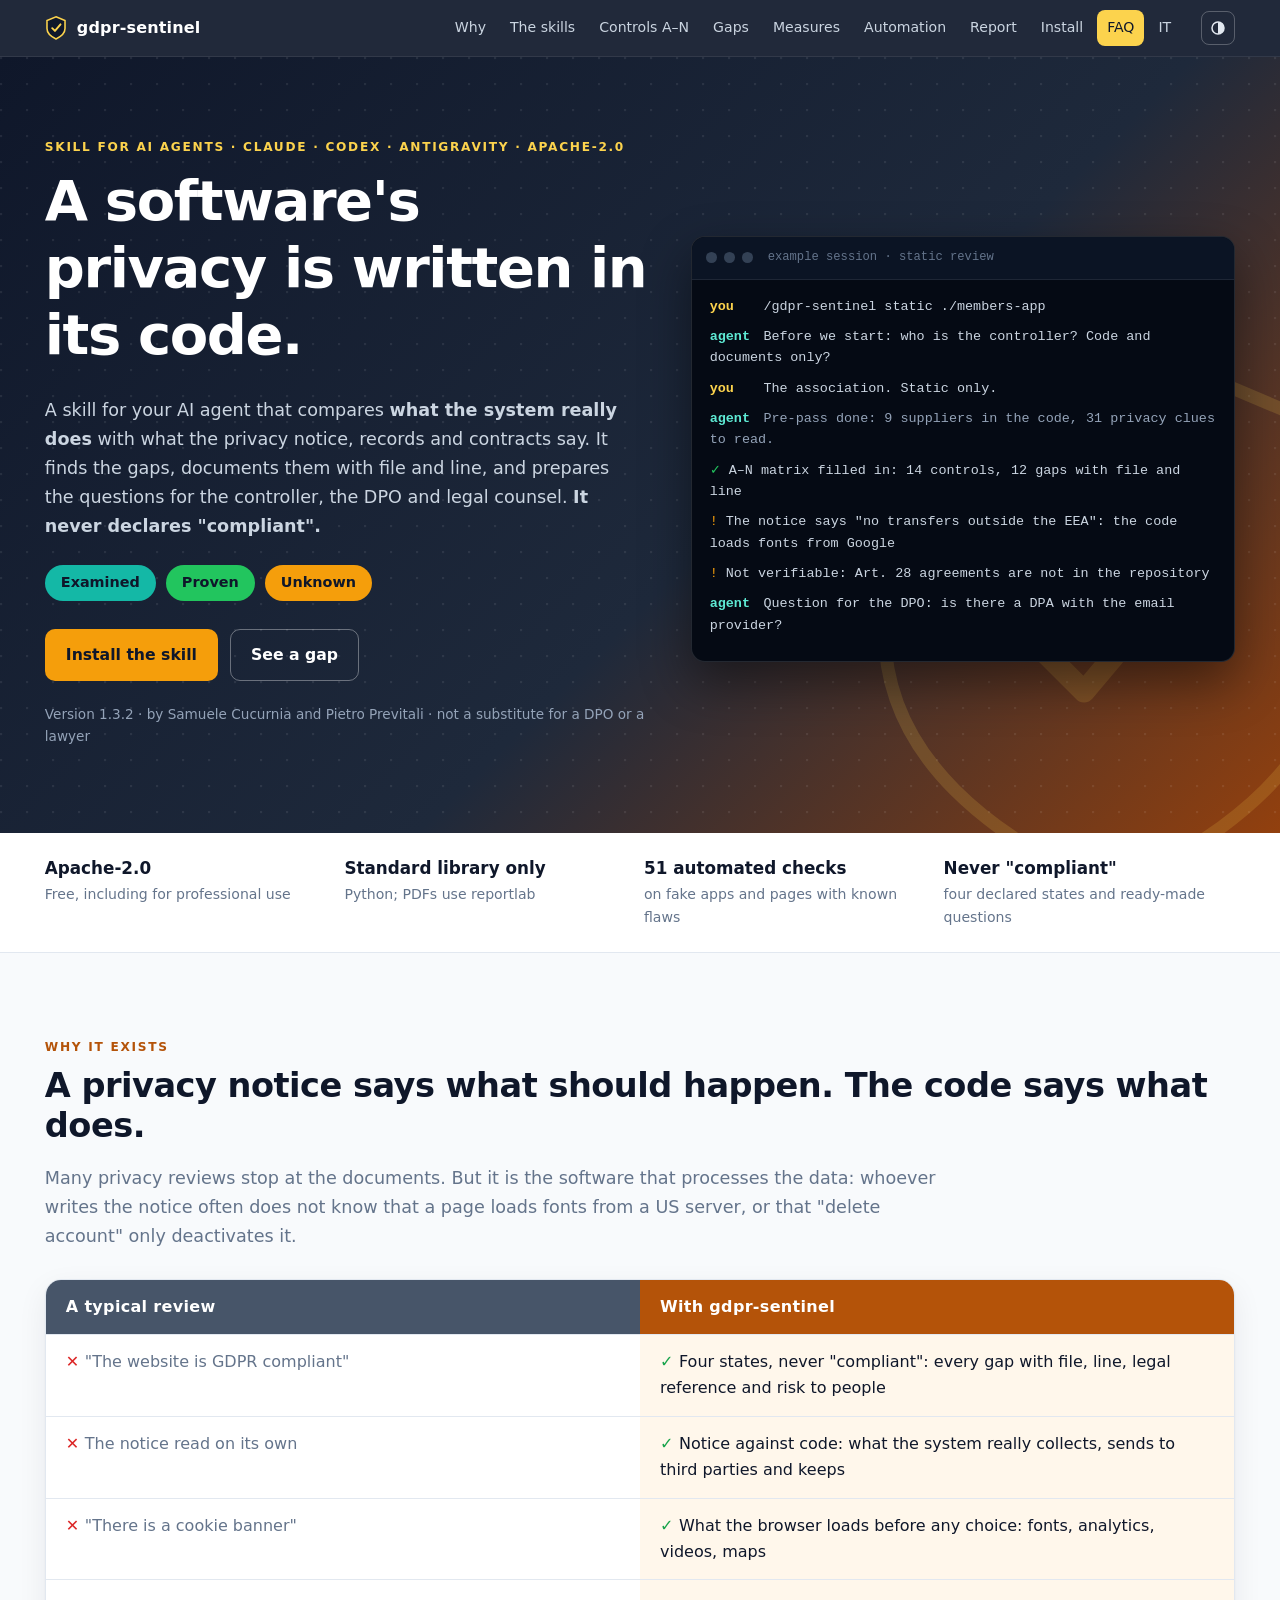
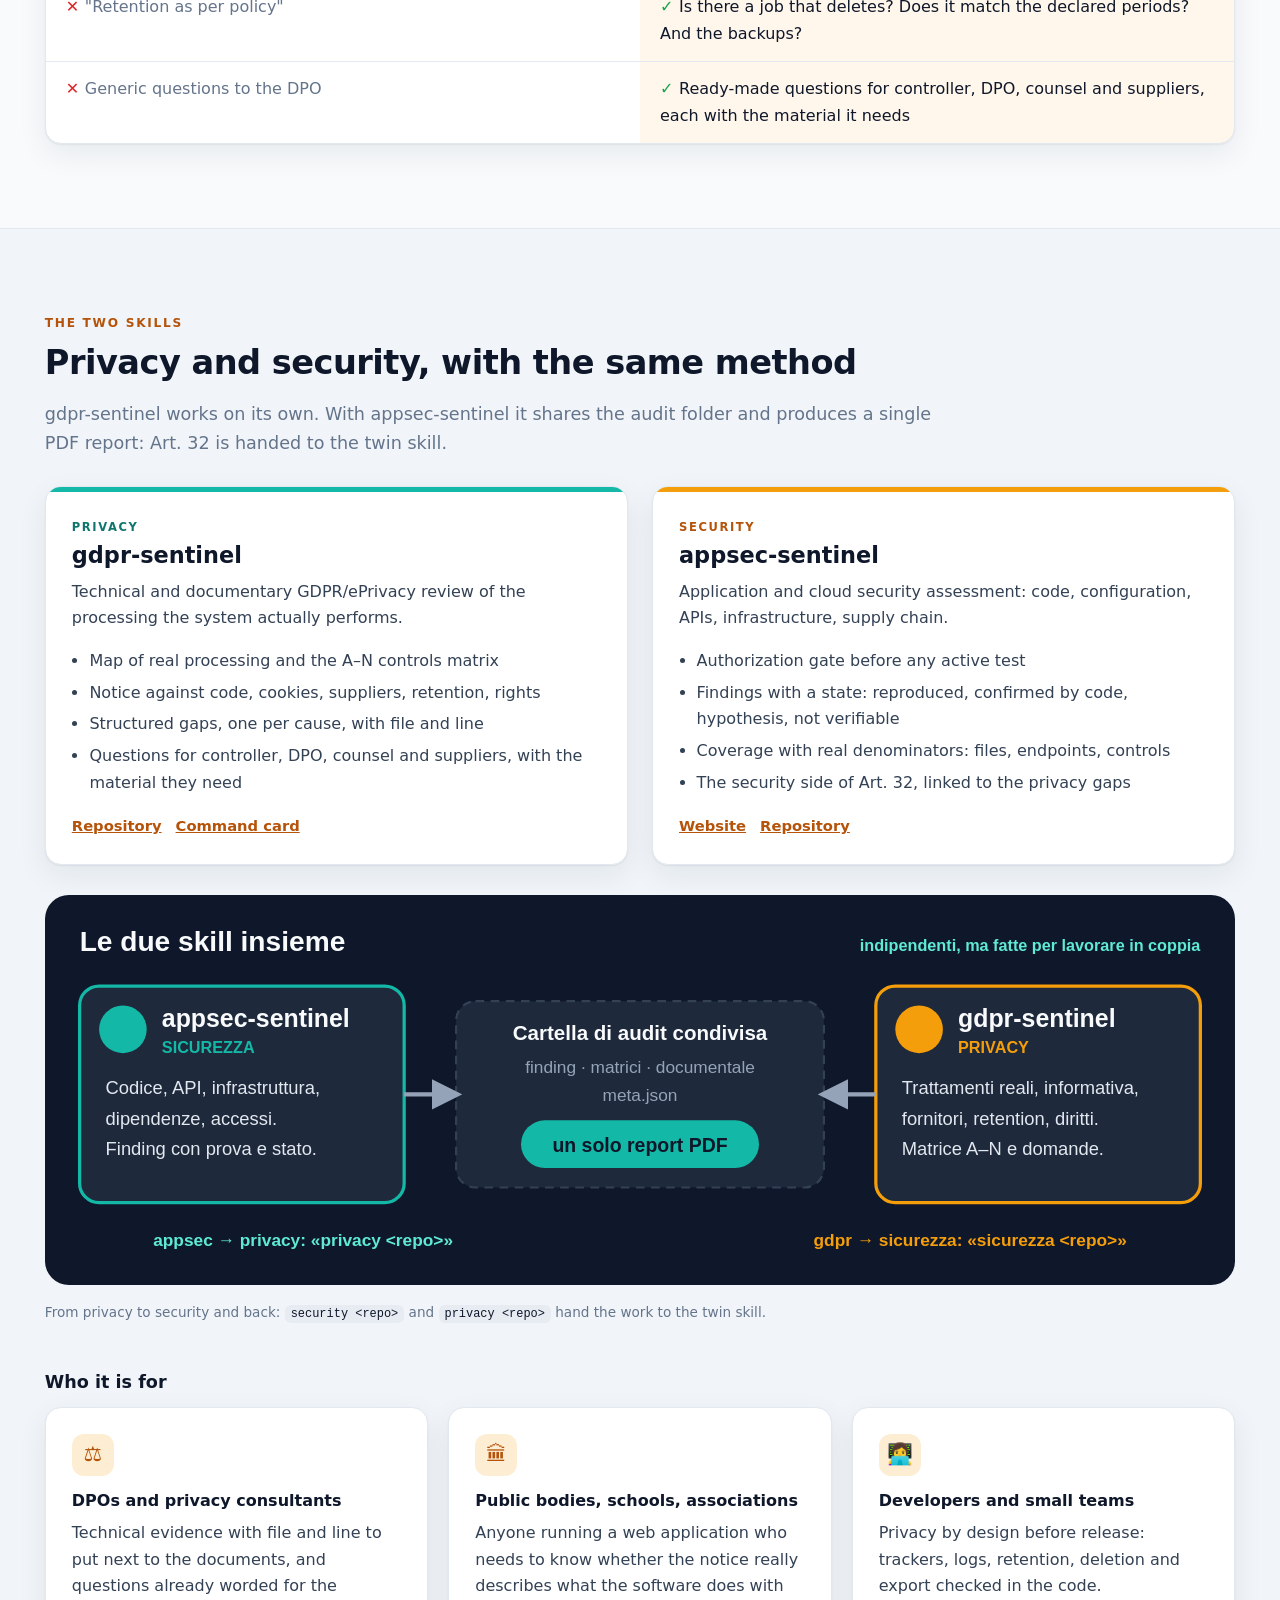
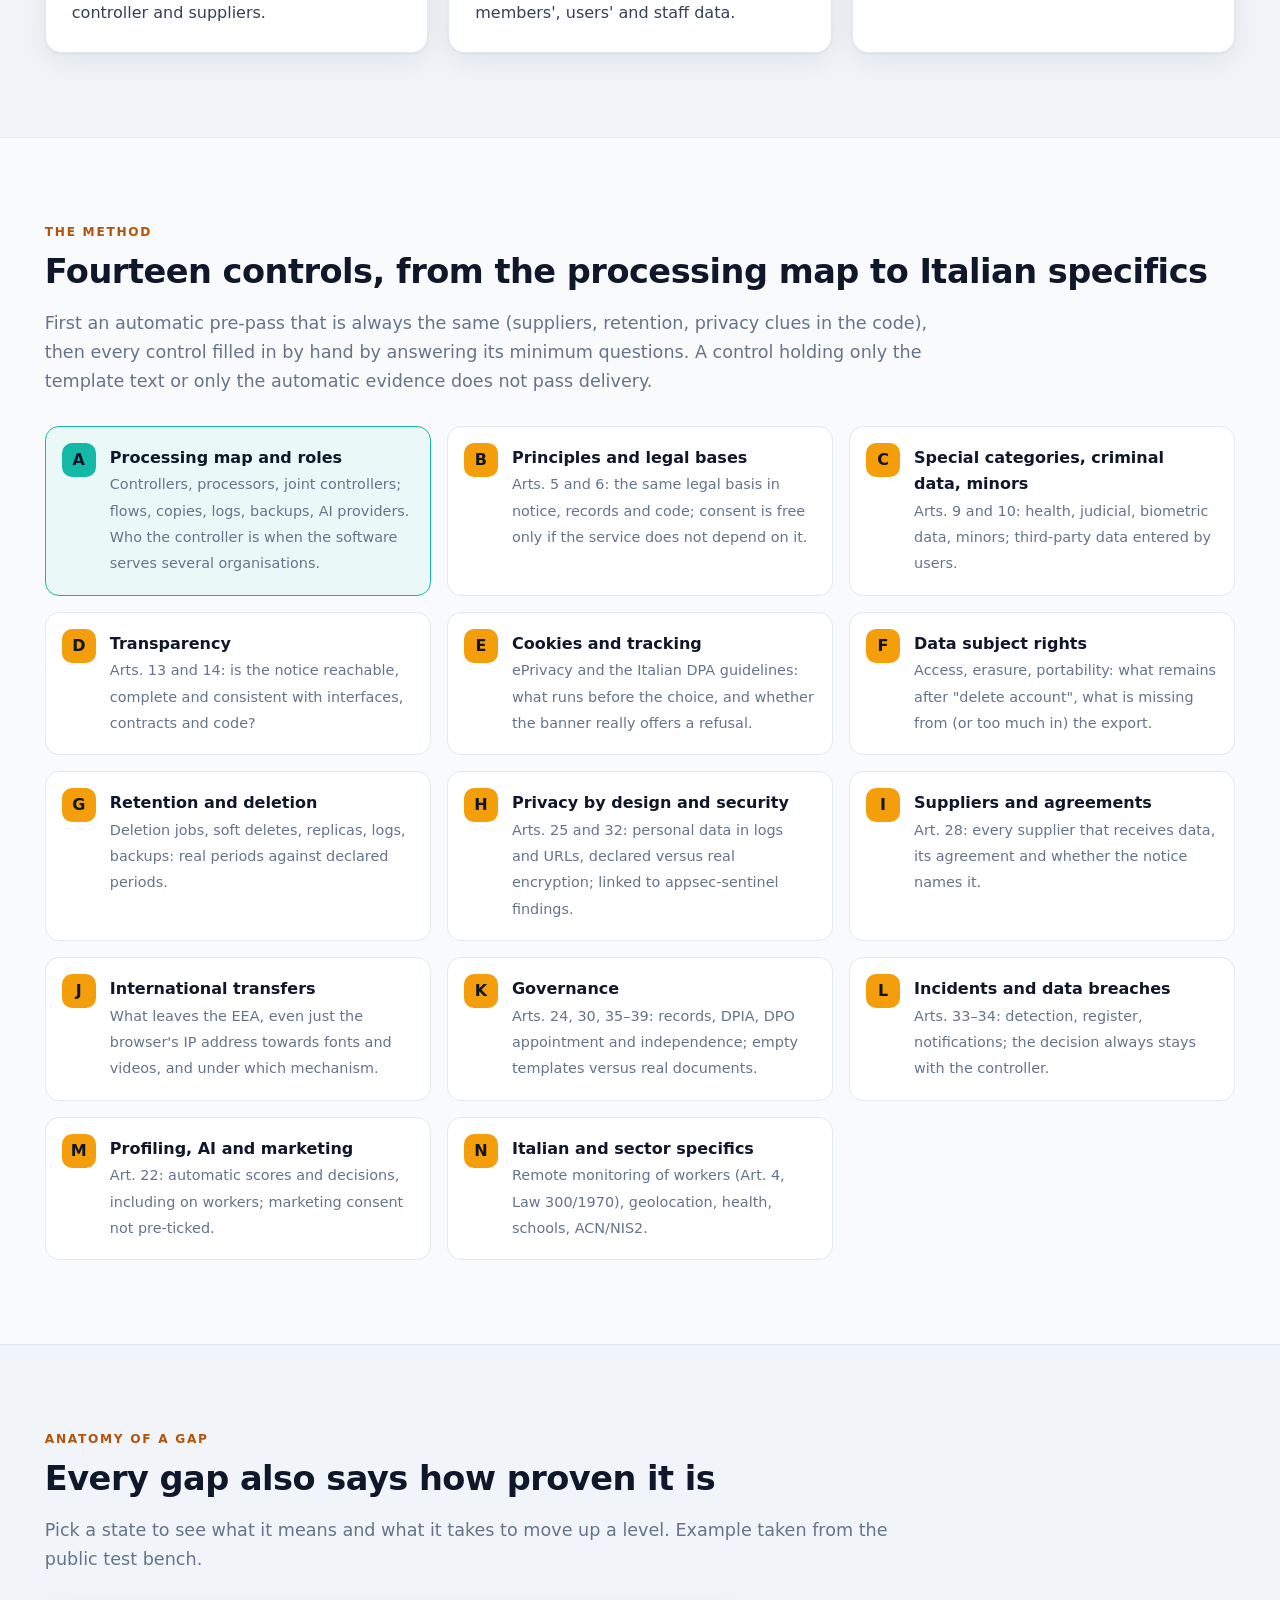
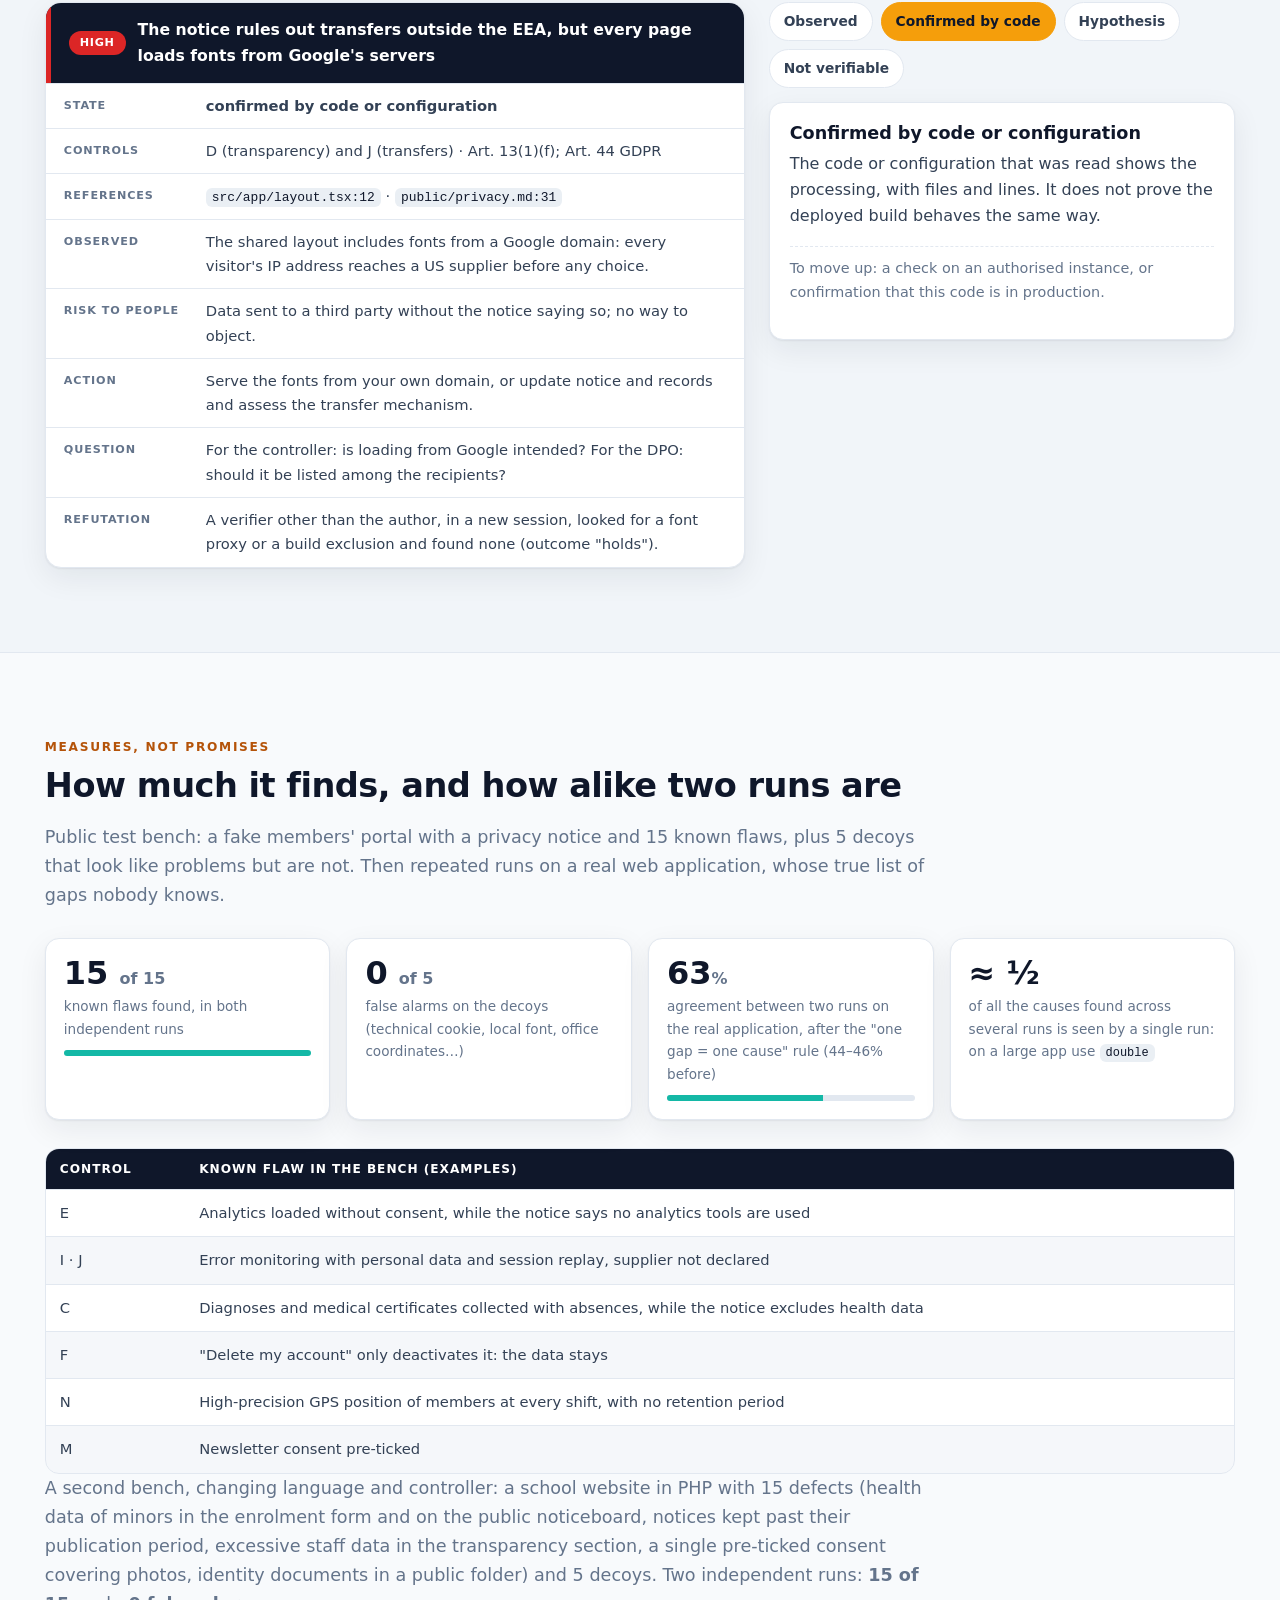
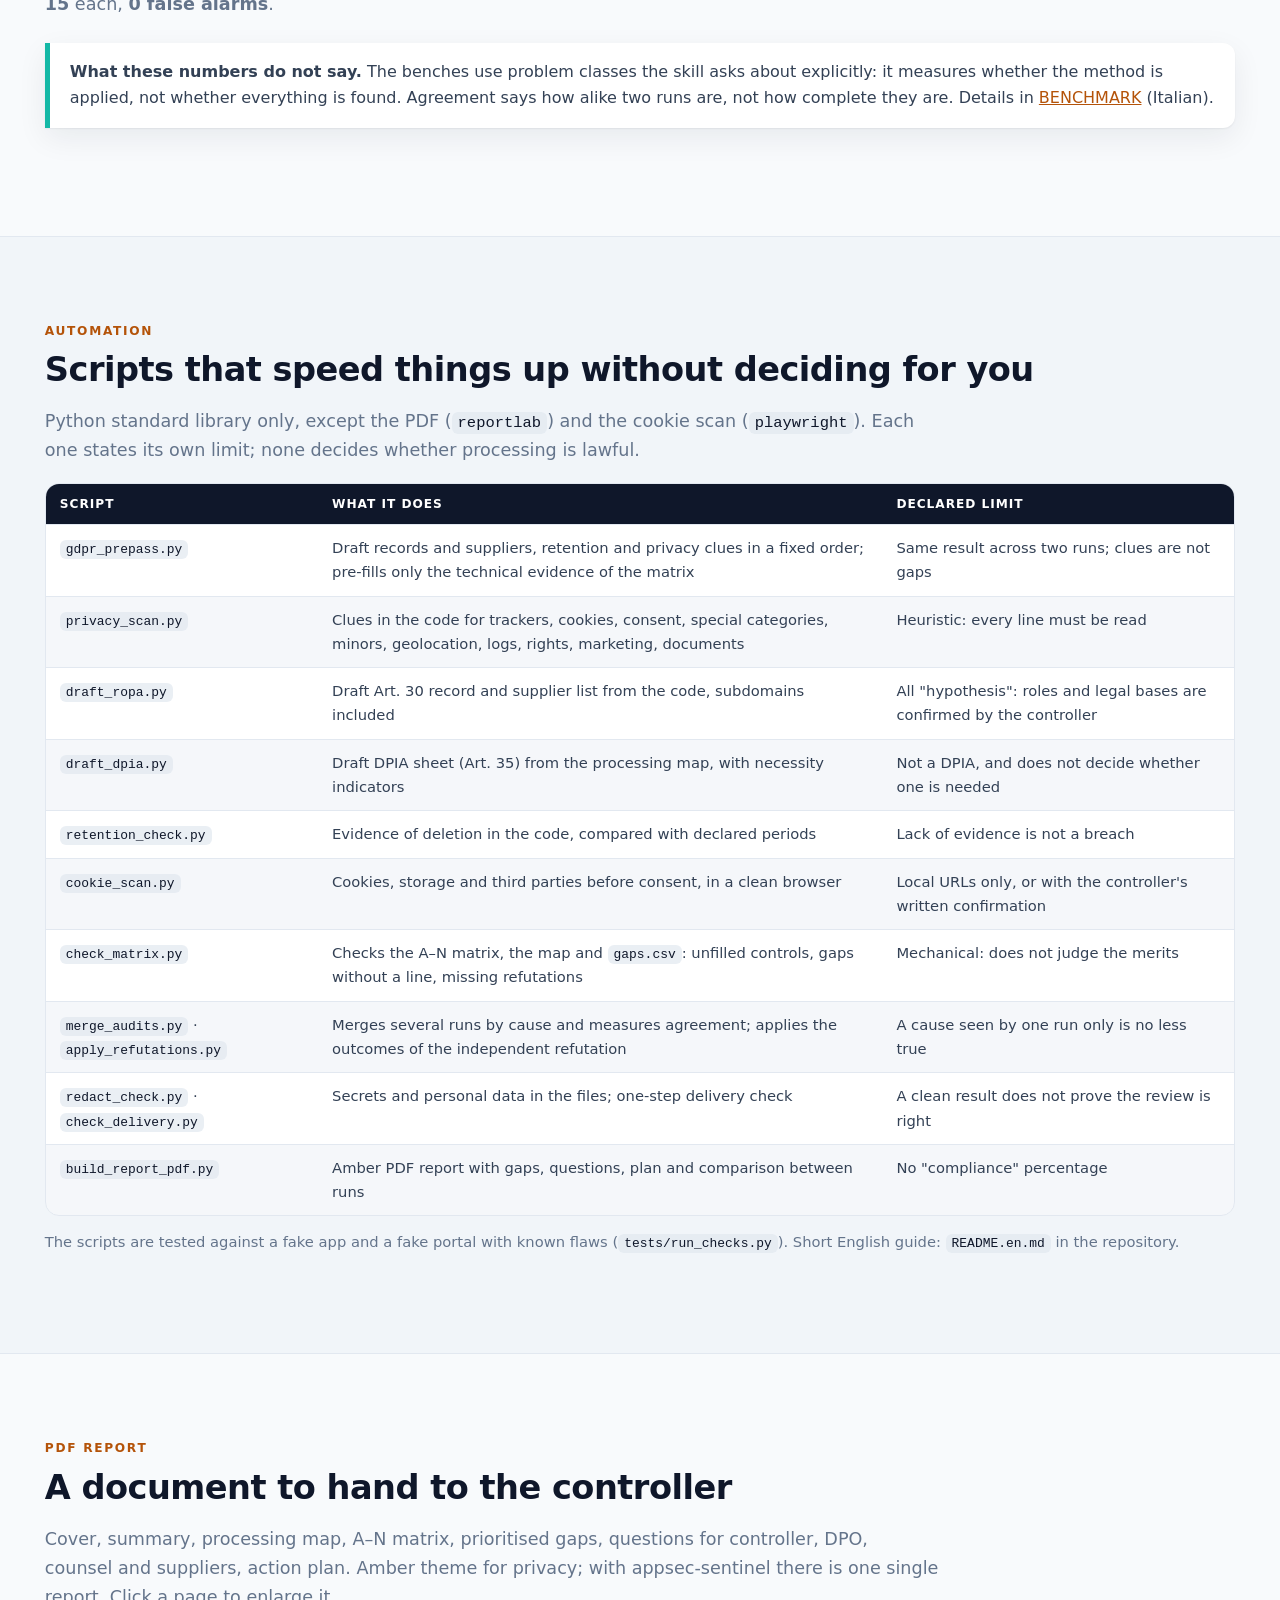
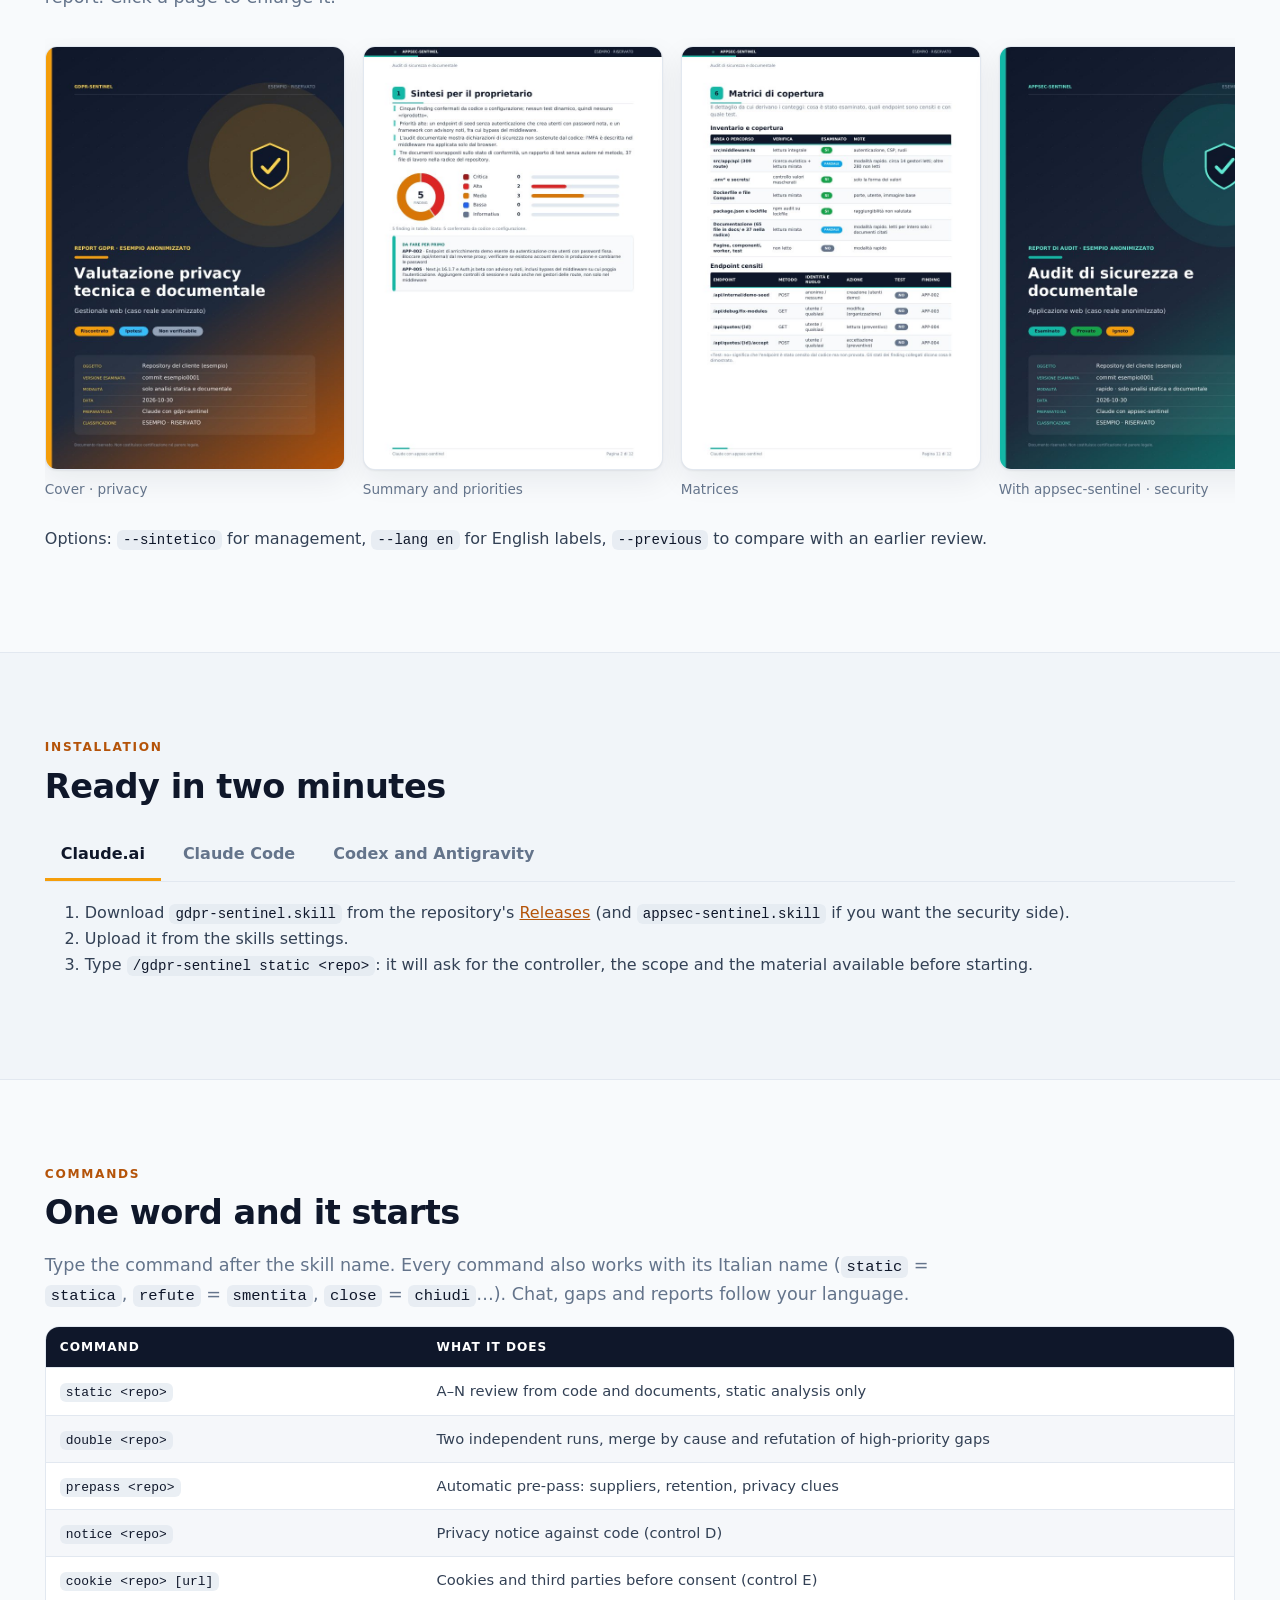
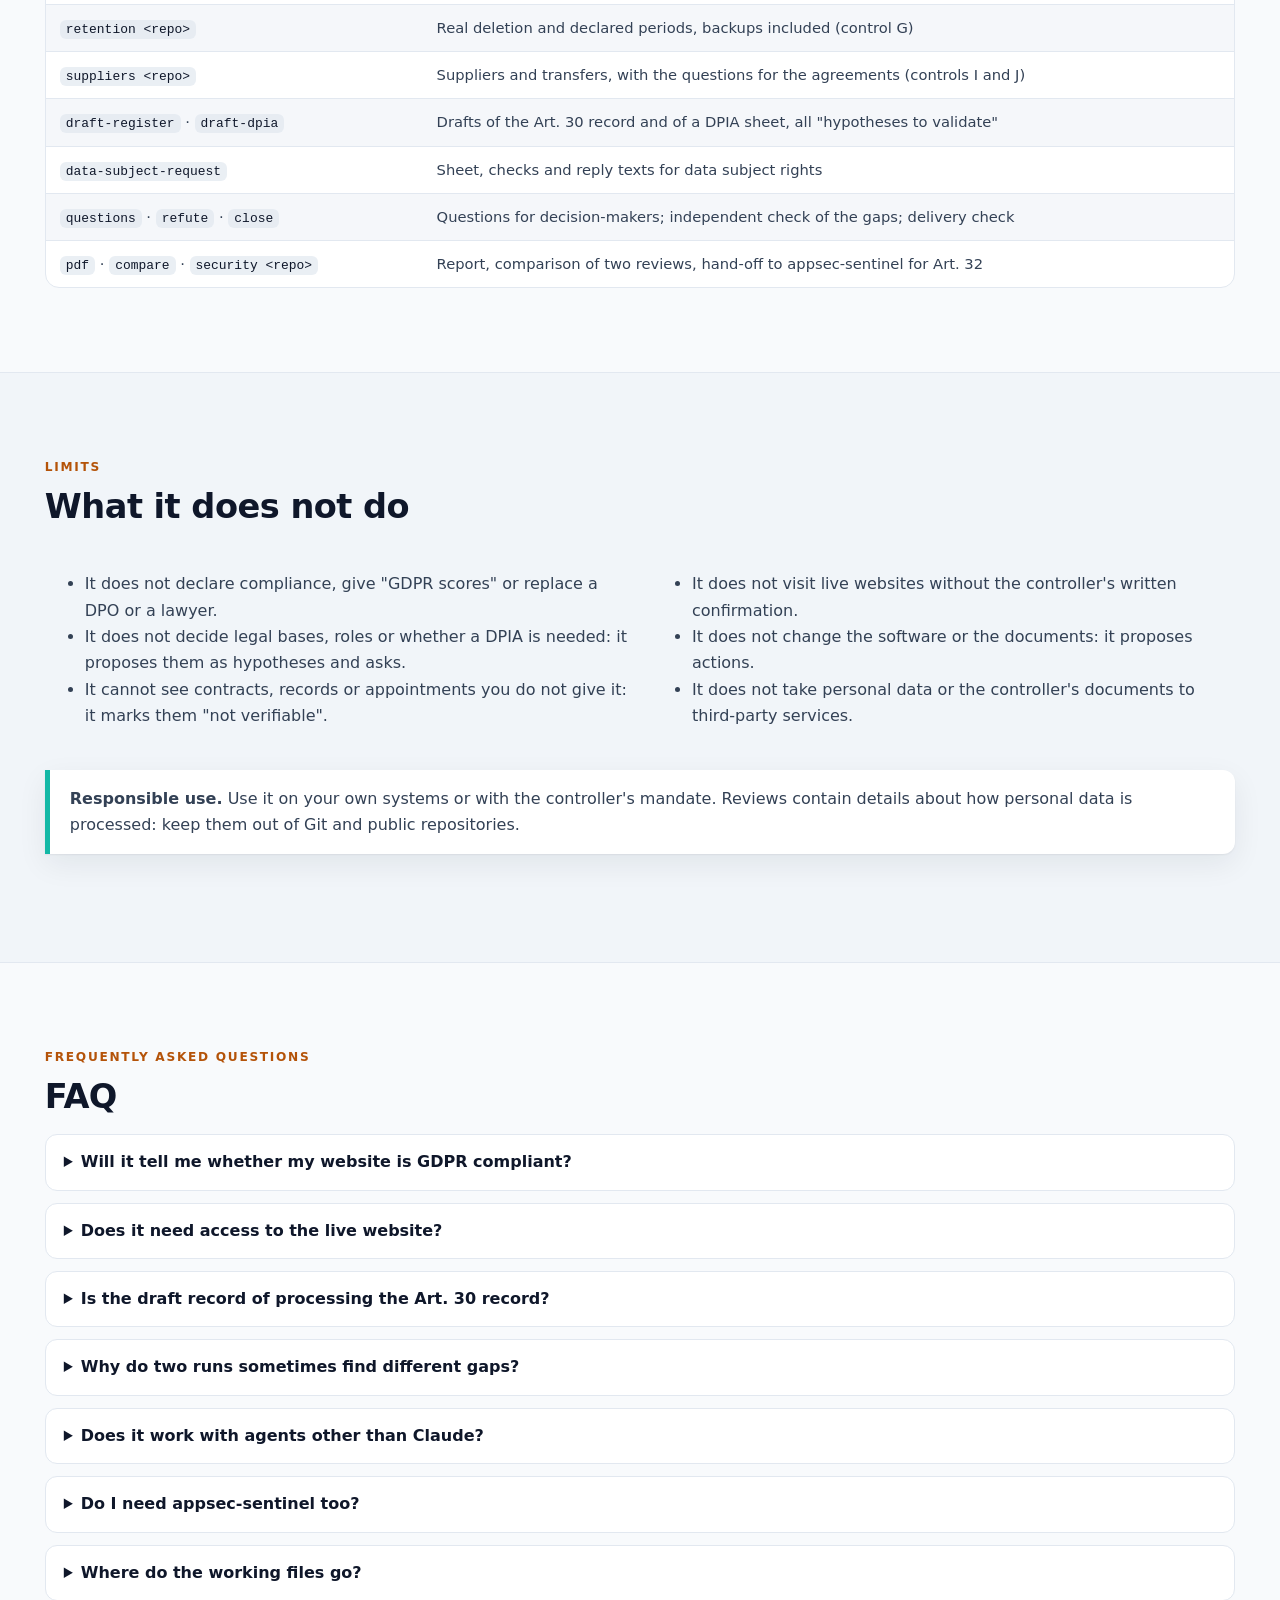
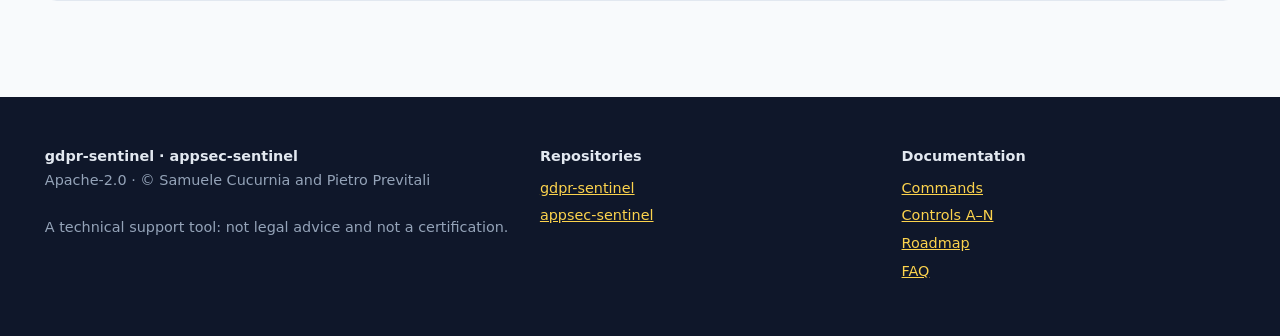
==== commit 69768e04: "Rilascio 1.3.2: giro misurato di Codex su appsec (banco Django 11/11) Co-Authored-By: Claude Opus 5." ====
--- a/site/index.en.html
+++ b/site/index.en.html
@@ -266,7 +266,7 @@
         <a class="btn primary" href="#installa">Install the skill</a>
         <a class="btn ghost" href="#gap">See a gap</a>
       </div>
-      <p class="meta">Version 1.3.1 · by Samuele Cucurnia and Pietro Previtali · not a substitute for a DPO or a lawyer</p>
+      <p class="meta">Version 1.3.2 · by Samuele Cucurnia and Pietro Previtali · not a substitute for a DPO or a lawyer</p>
     </div>
     <div class="term" role="img" aria-label="Example session: the skill asks for the controller and scope, then reports gaps, items it cannot verify and questions for the DPO">
       <div class="bar"><i></i><i></i><i></i><span>example session · static review</span></div>
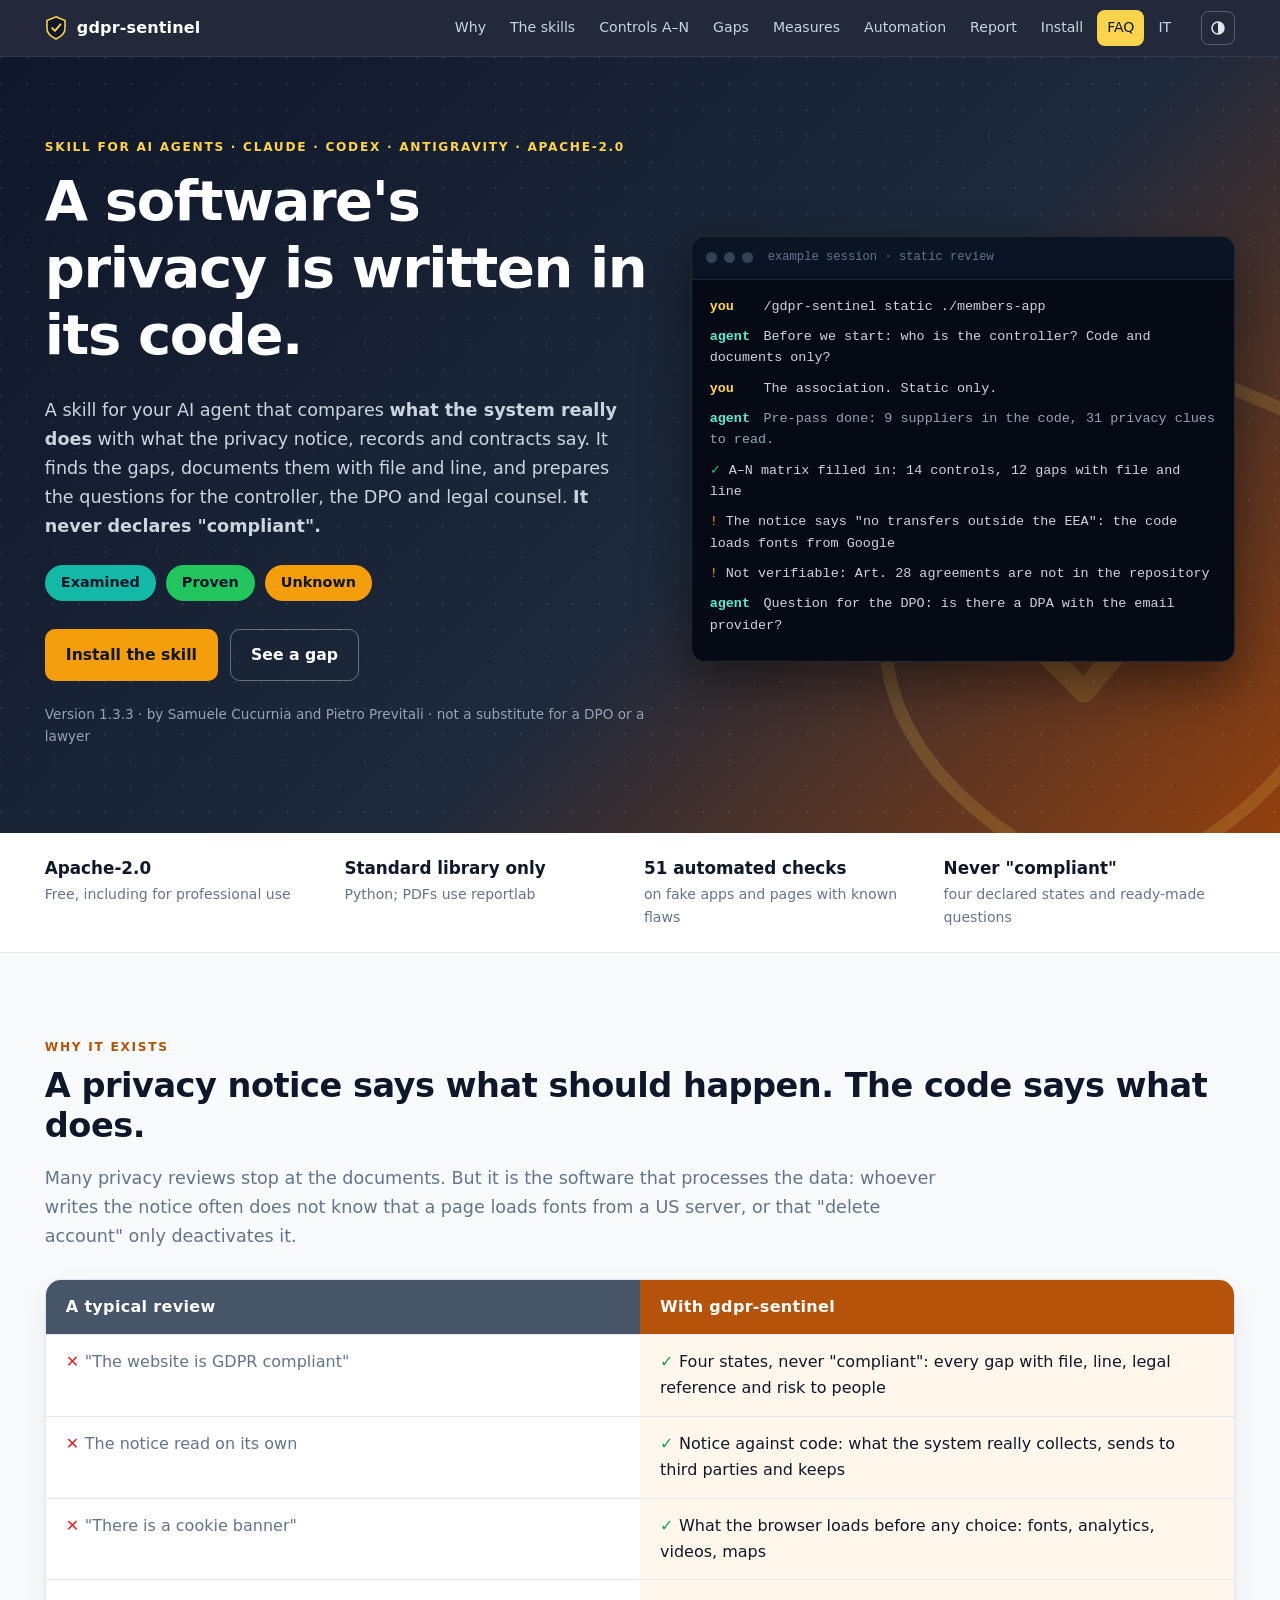
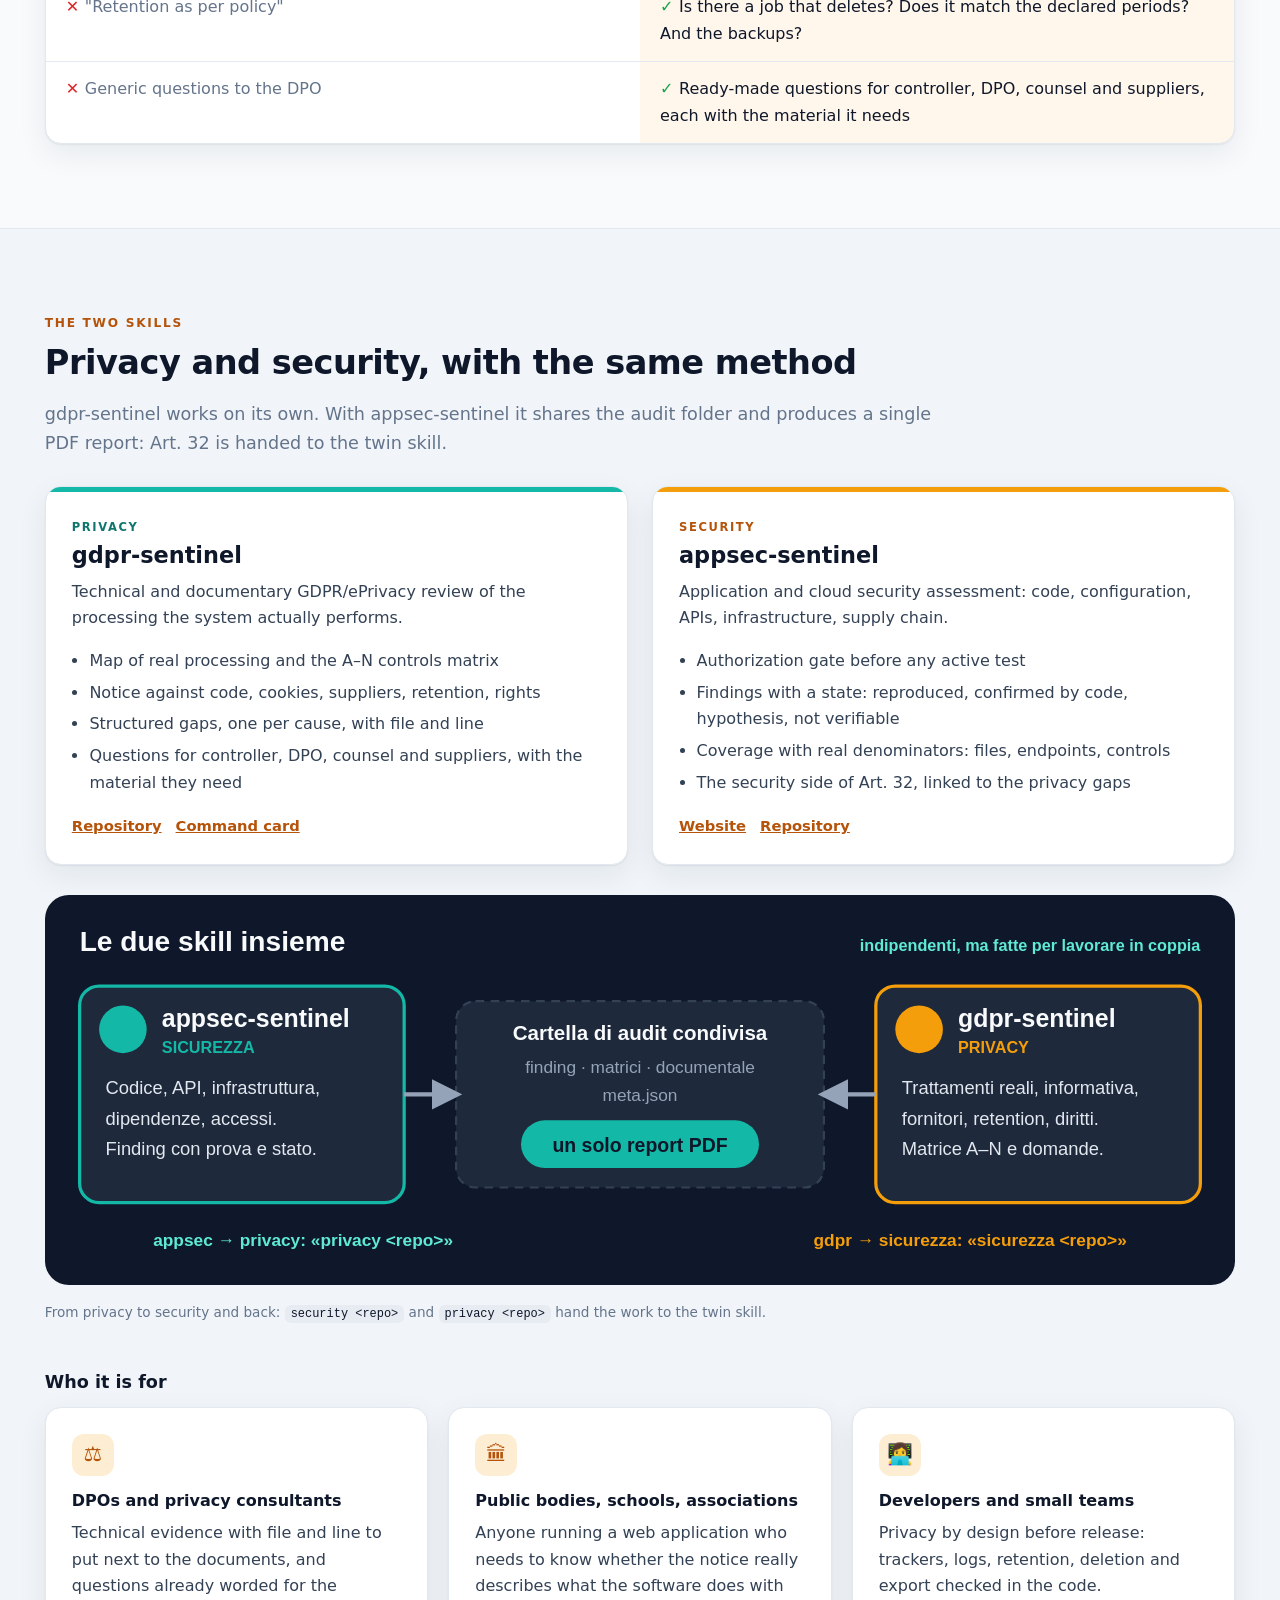
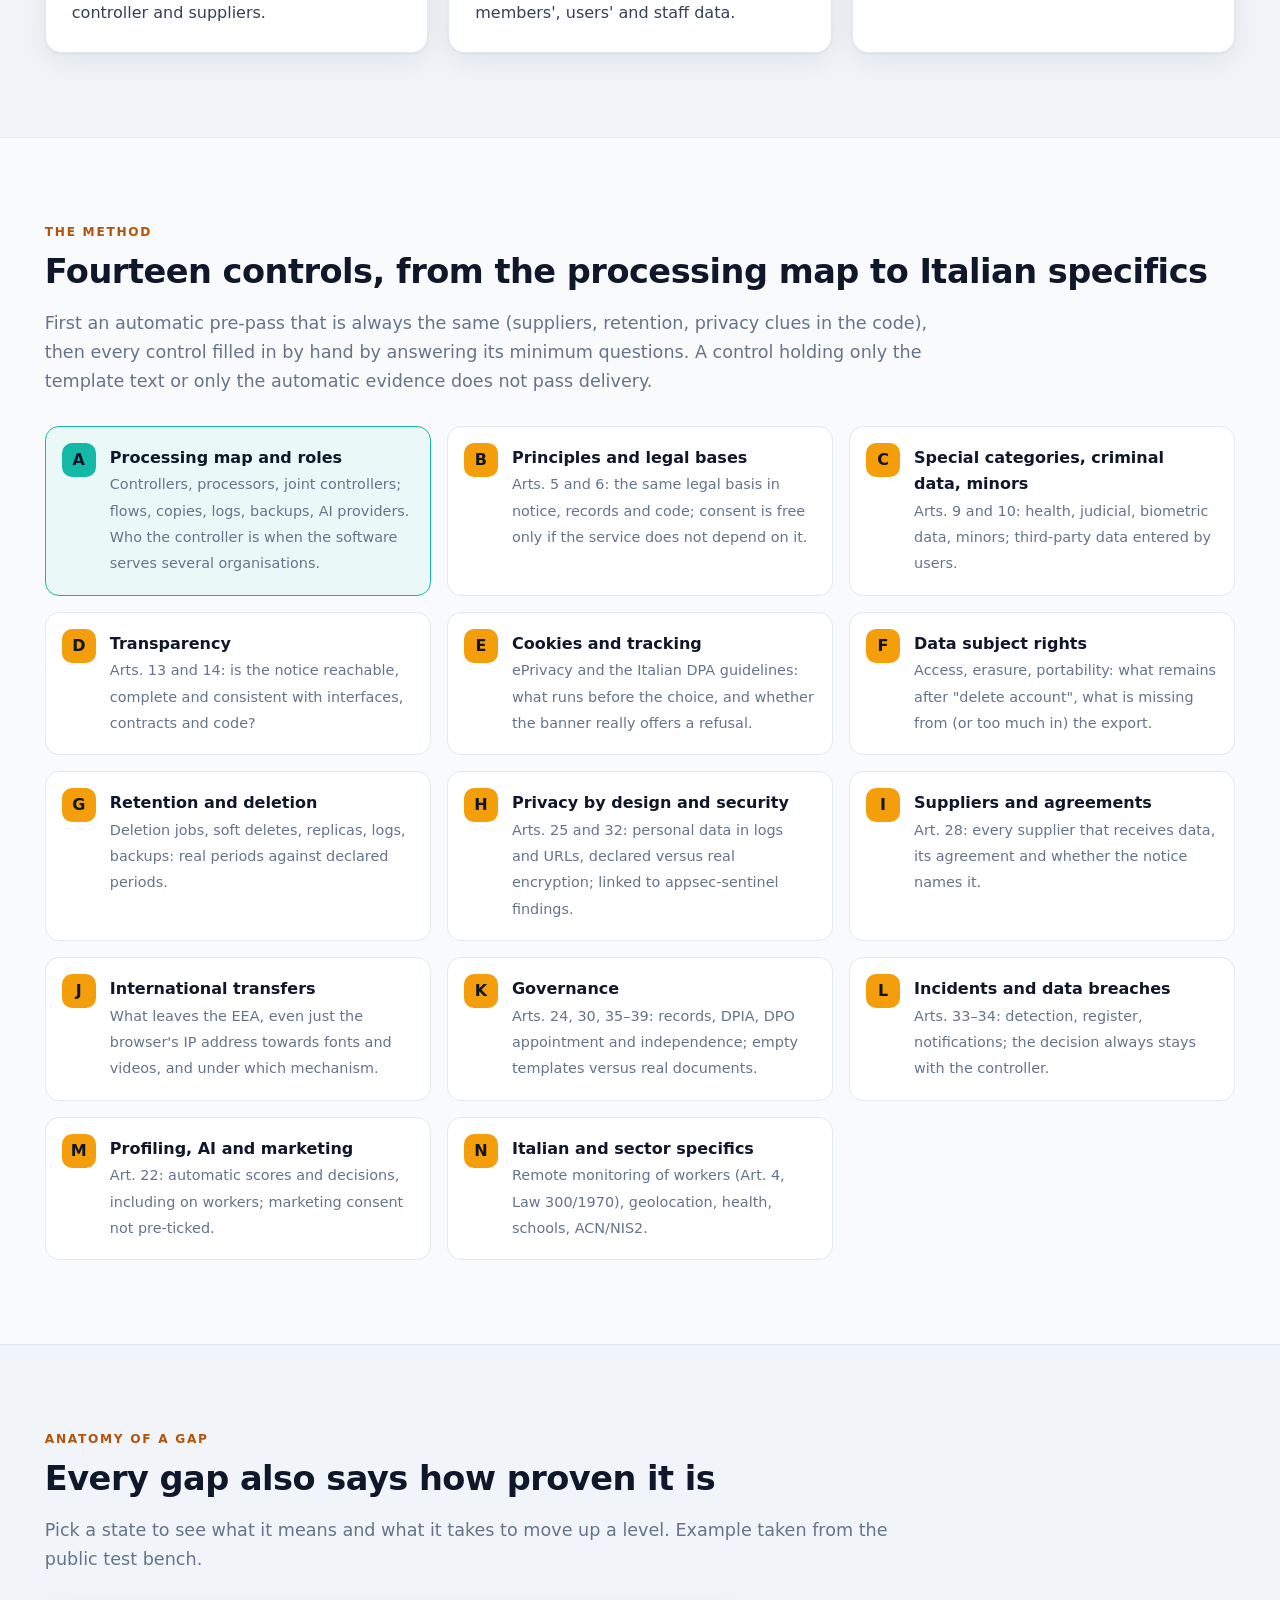
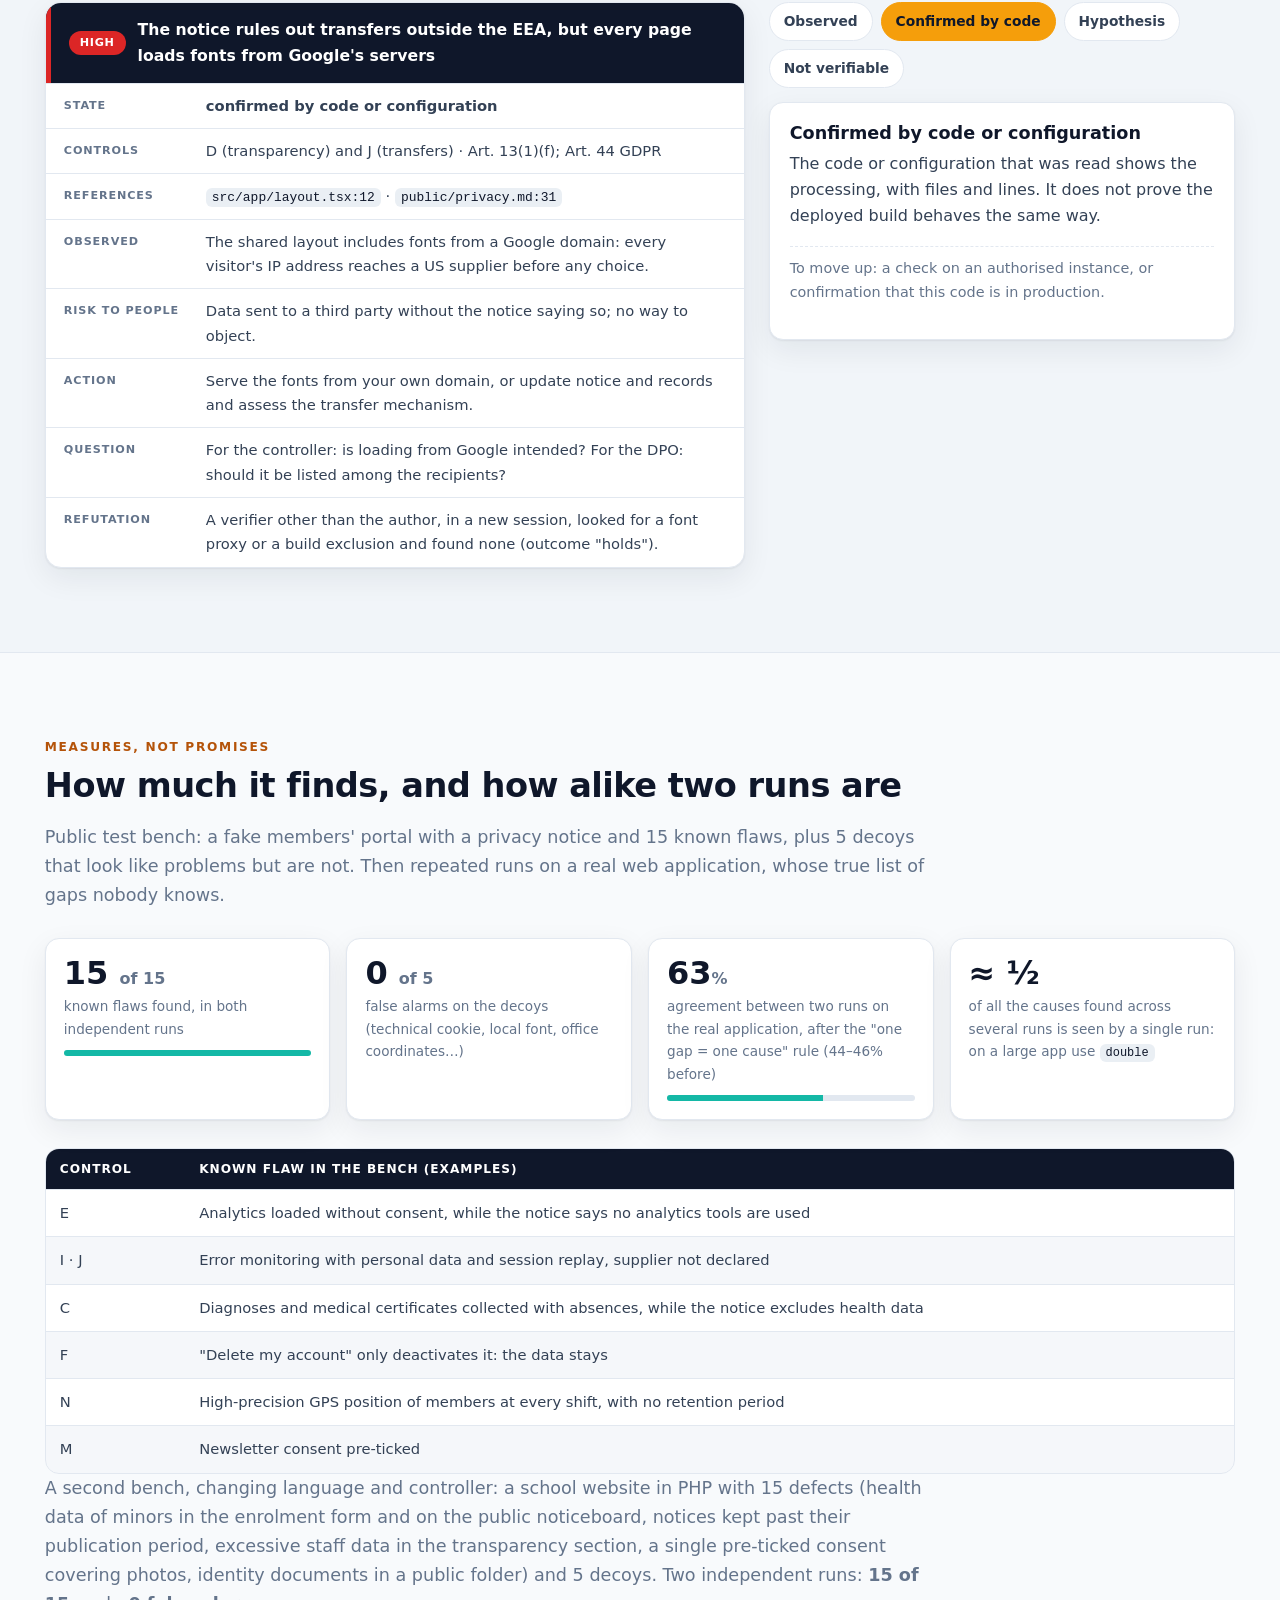
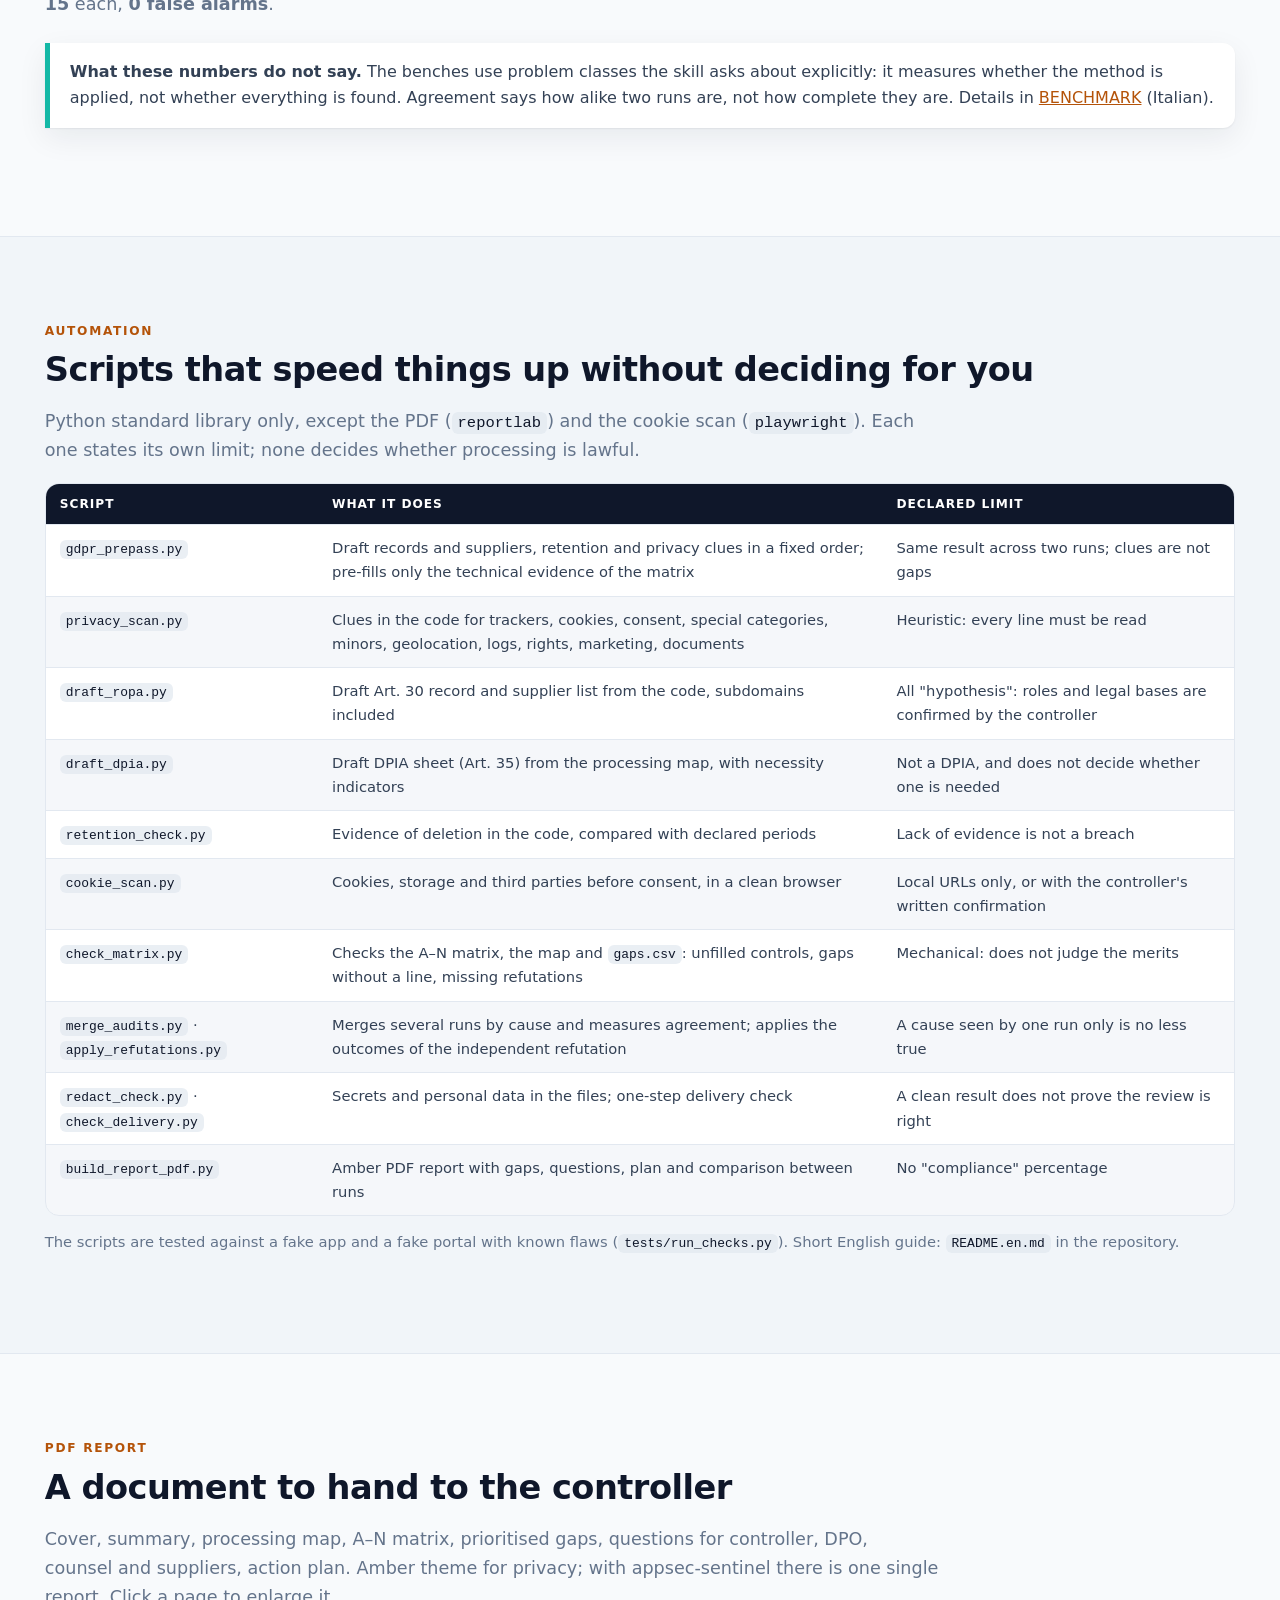
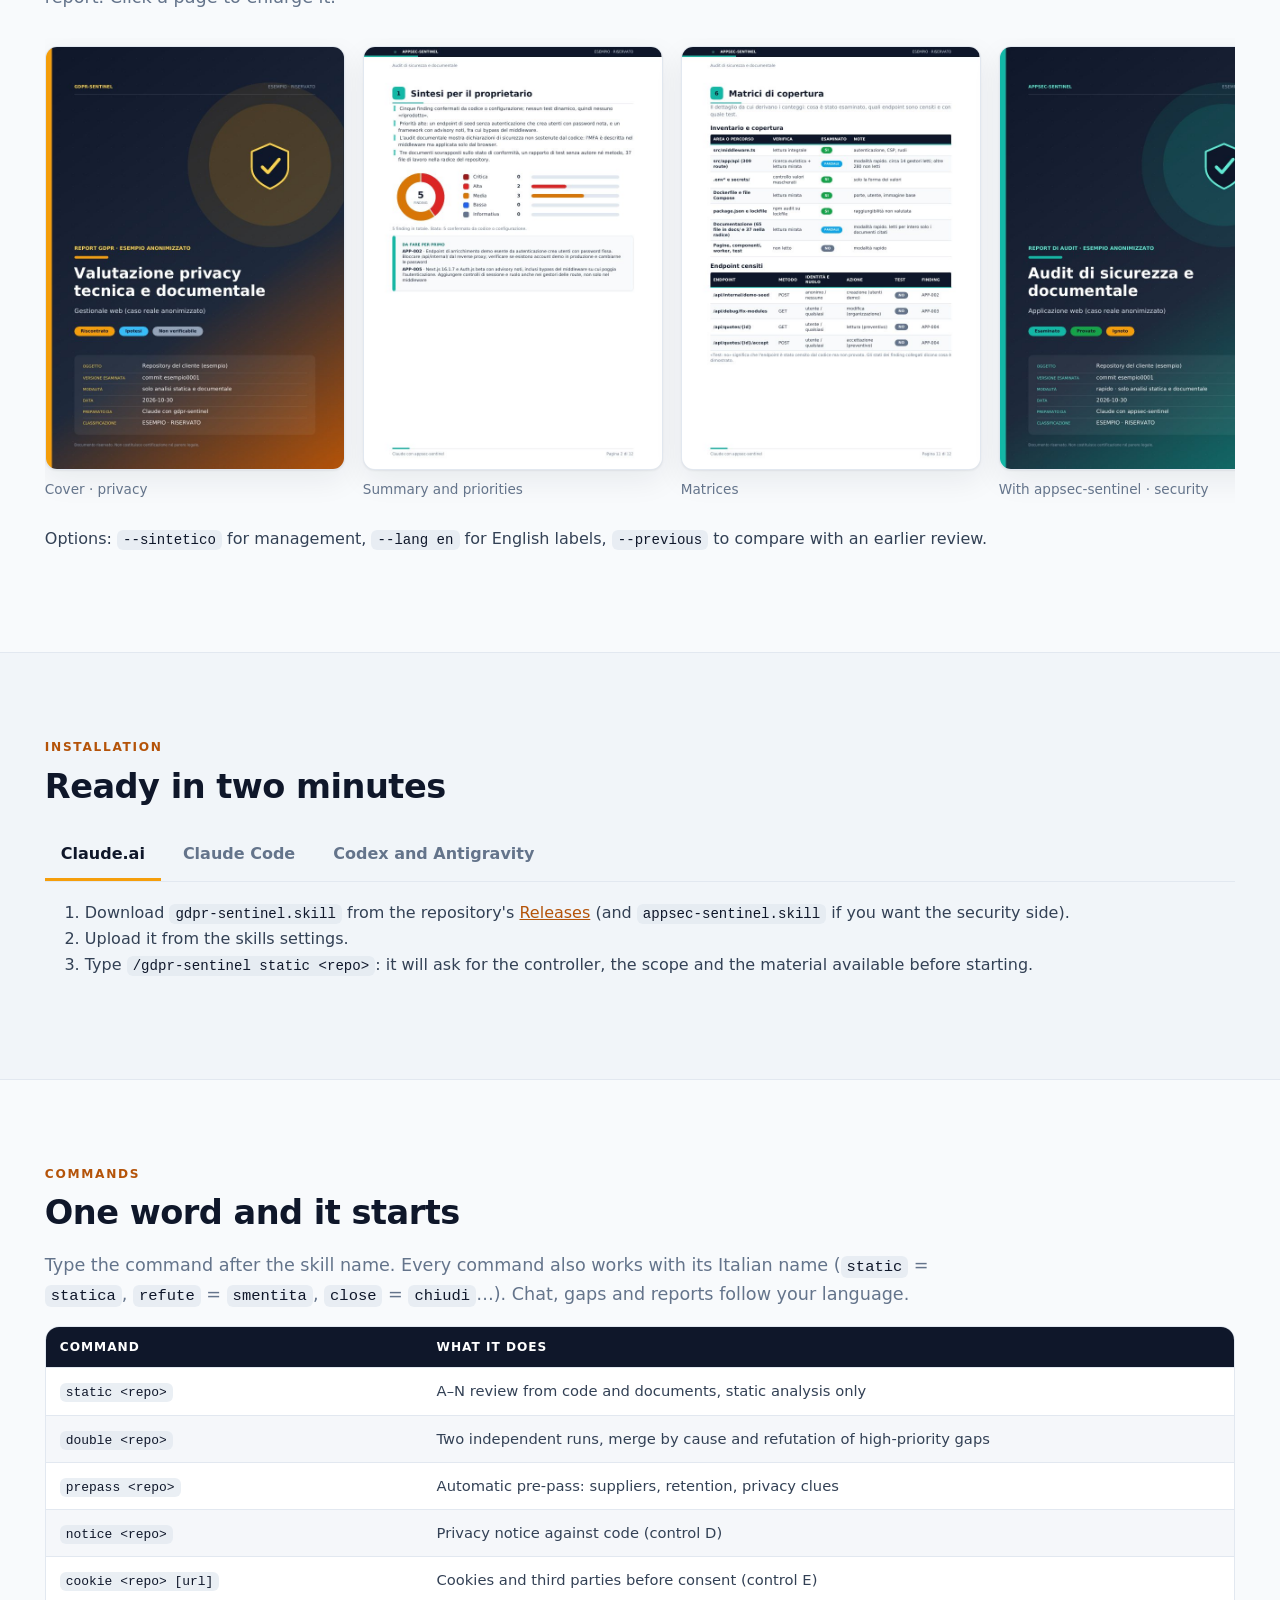
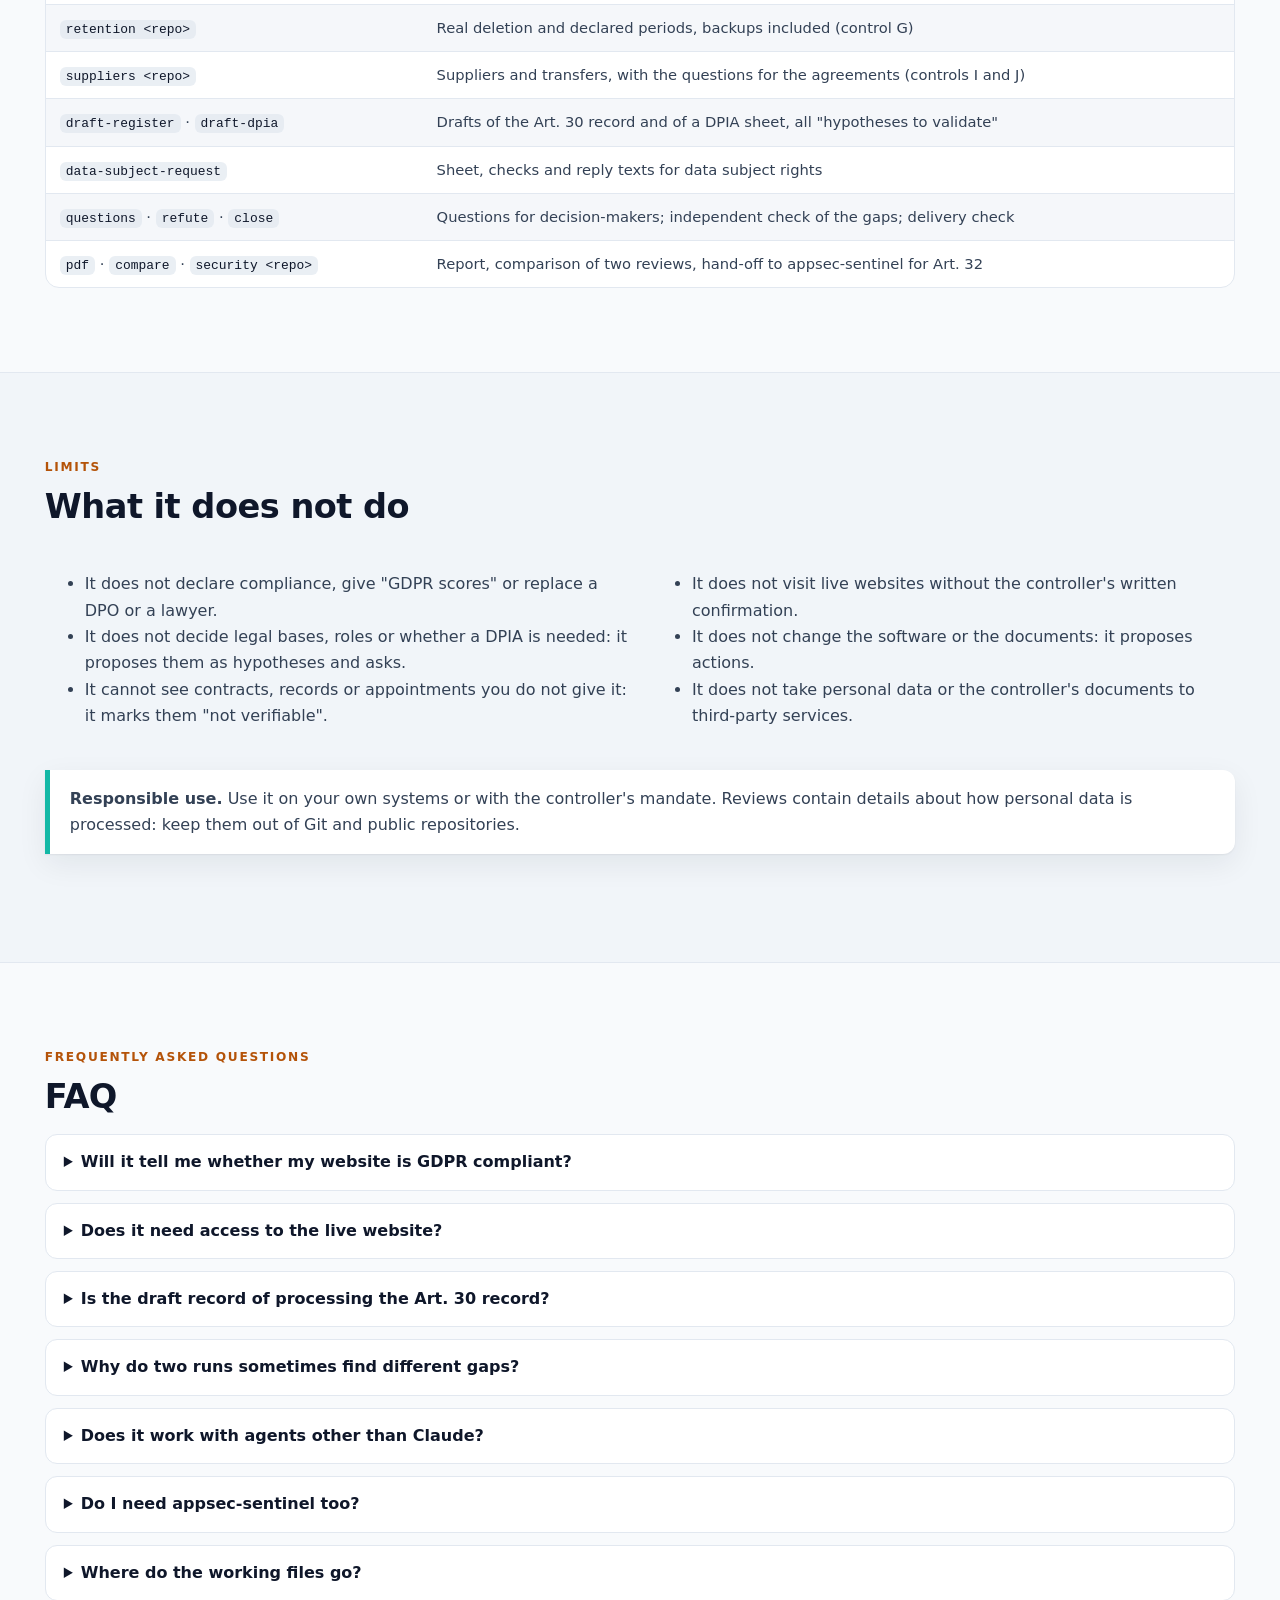
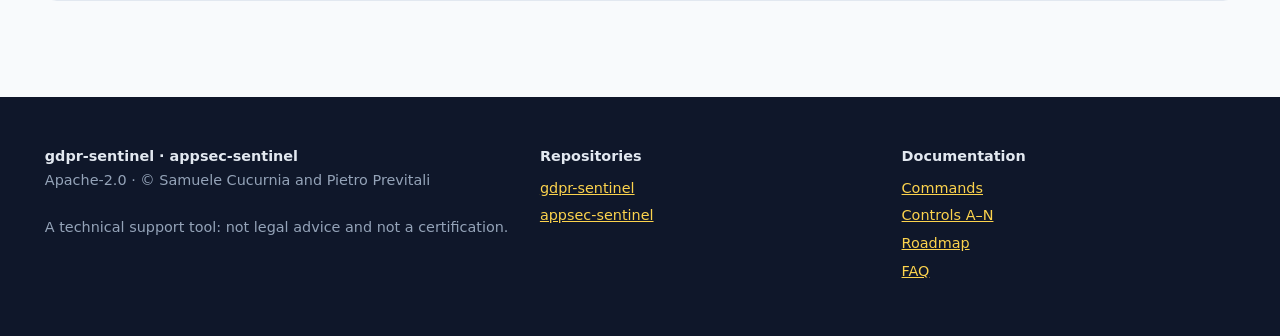
==== commit 21597303: "Rilascio 1.3.3 Co-Authored-By: Claude Opus 5.5 <noreply@anthropic.com> Claude-Session: https://claud" ====
--- a/site/index.en.html
+++ b/site/index.en.html
@@ -266,7 +266,7 @@
         <a class="btn primary" href="#installa">Install the skill</a>
         <a class="btn ghost" href="#gap">See a gap</a>
       </div>
-      <p class="meta">Version 1.3.2 · by Samuele Cucurnia and Pietro Previtali · not a substitute for a DPO or a lawyer</p>
+      <p class="meta">Version 1.3.3 · by Samuele Cucurnia and Pietro Previtali · not a substitute for a DPO or a lawyer</p>
     </div>
     <div class="term" role="img" aria-label="Example session: the skill asks for the controller and scope, then reports gaps, items it cannot verify and questions for the DPO">
       <div class="bar"><i></i><i></i><i></i><span>example session · static review</span></div>
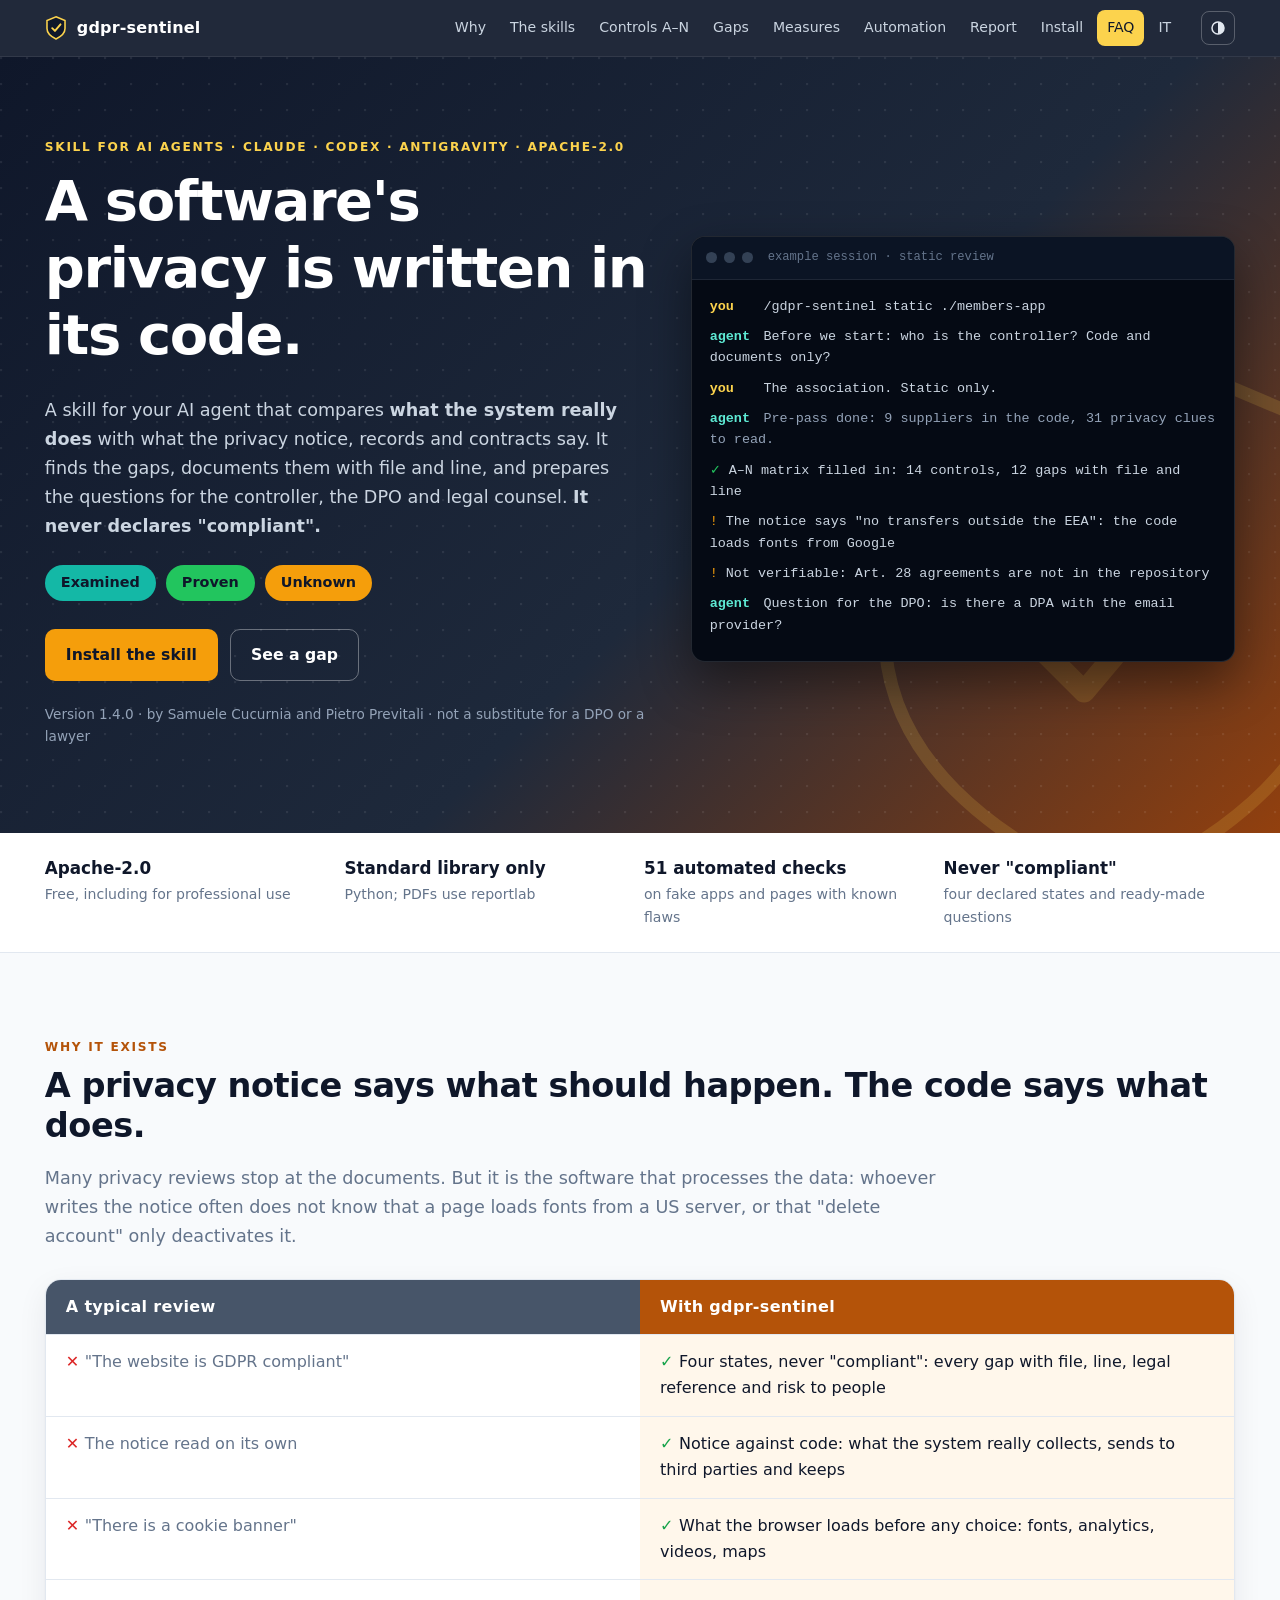
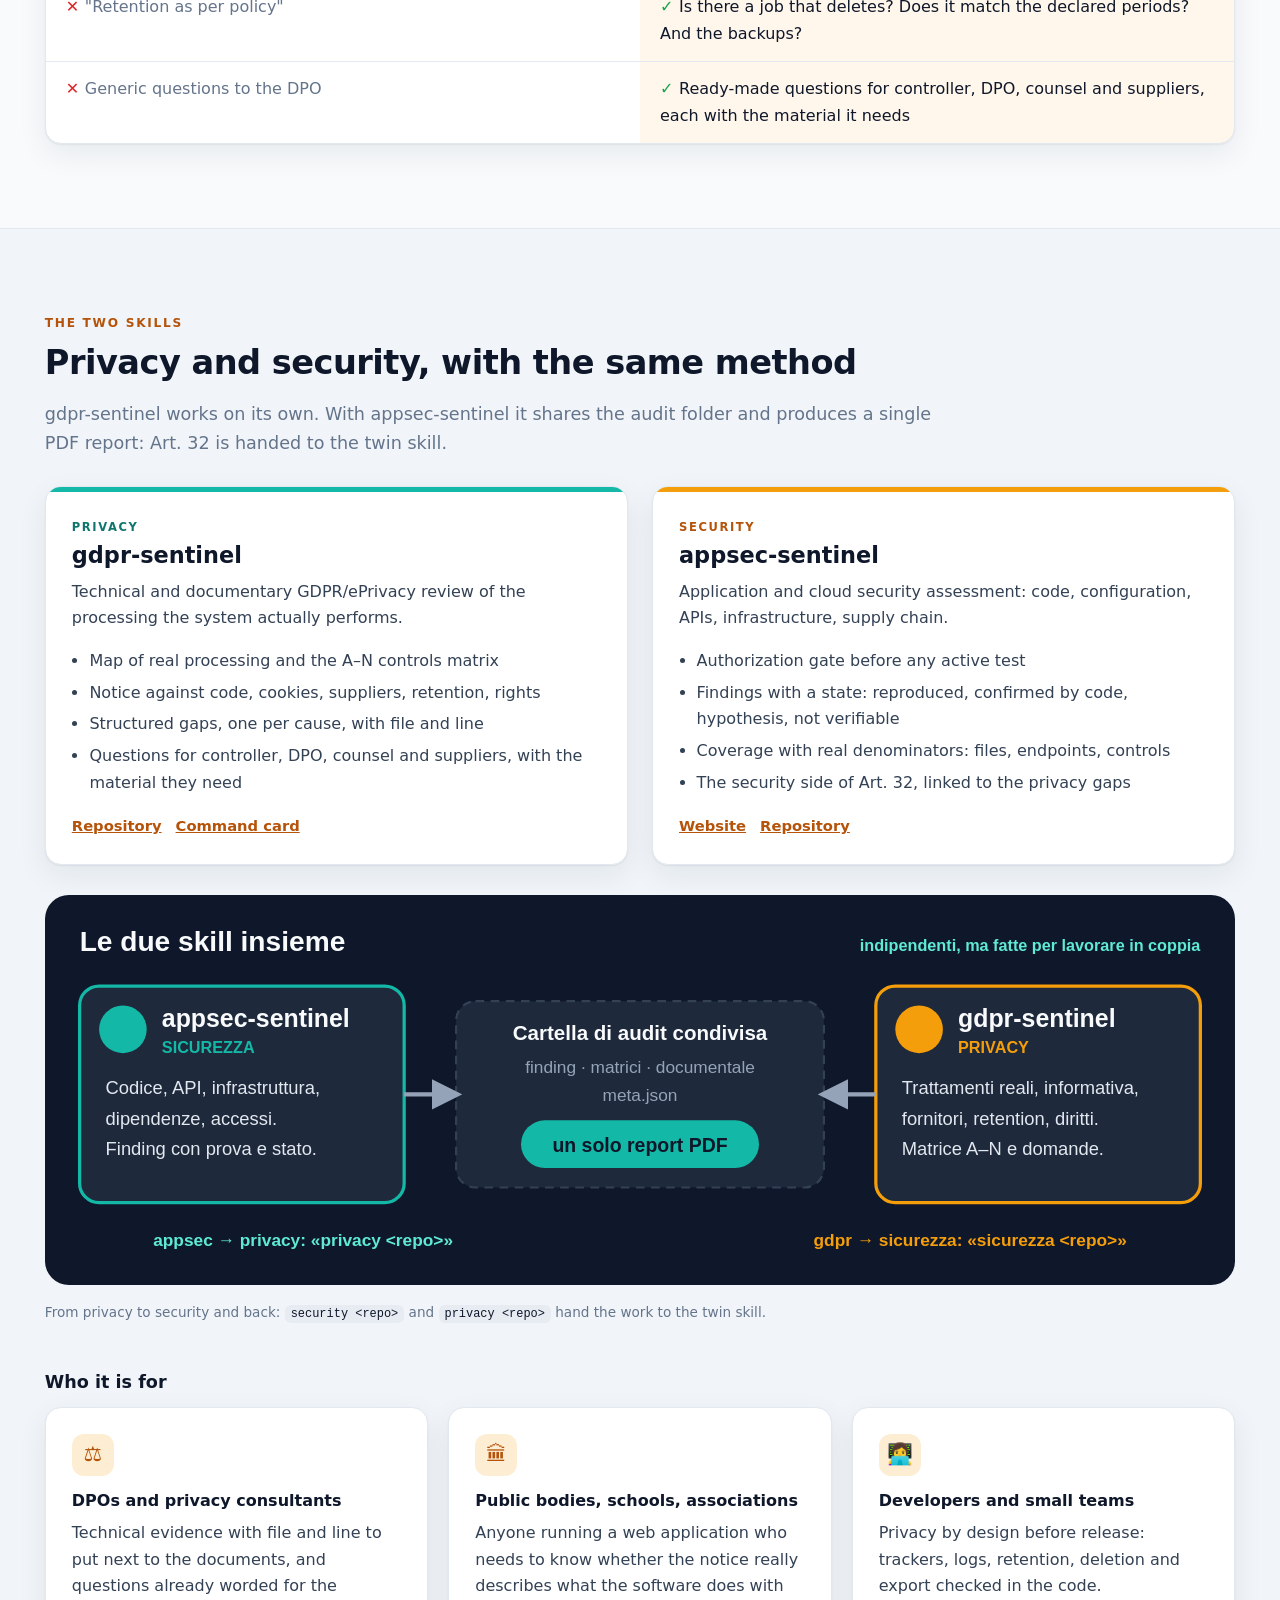
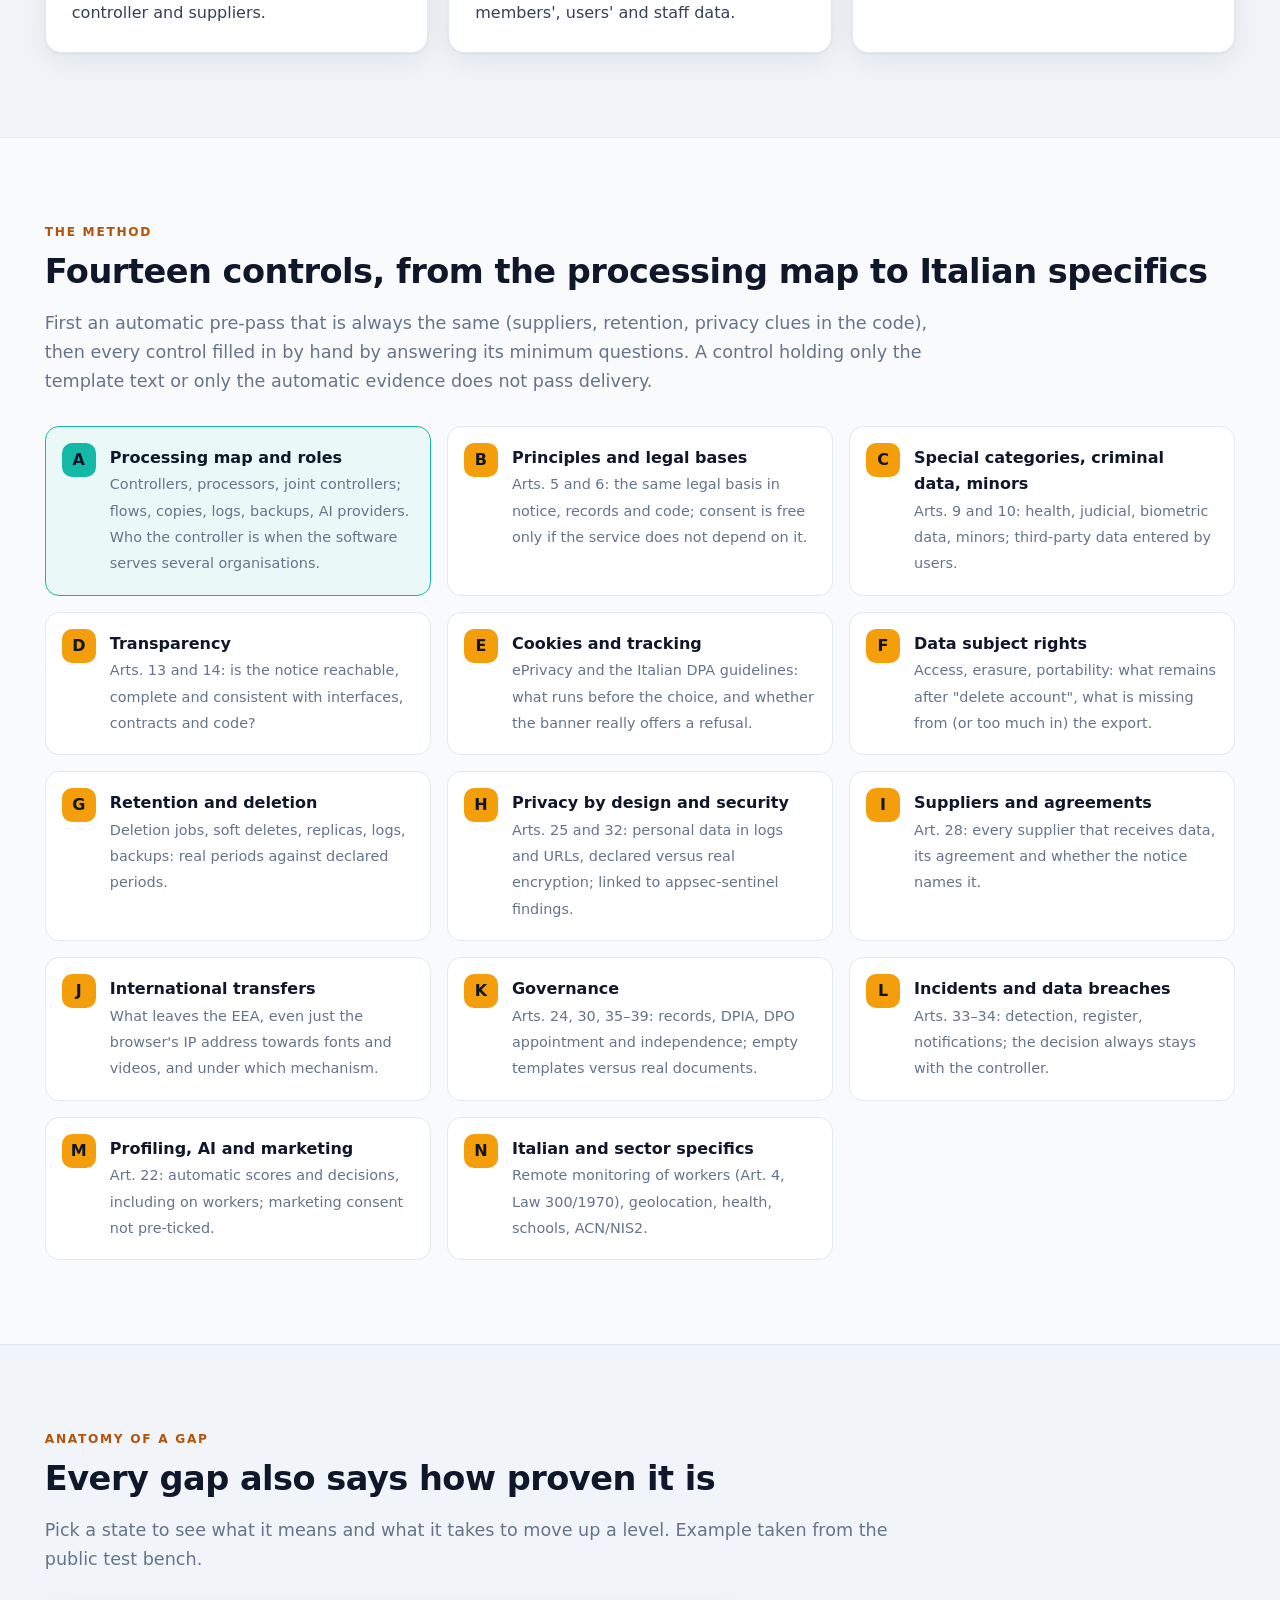
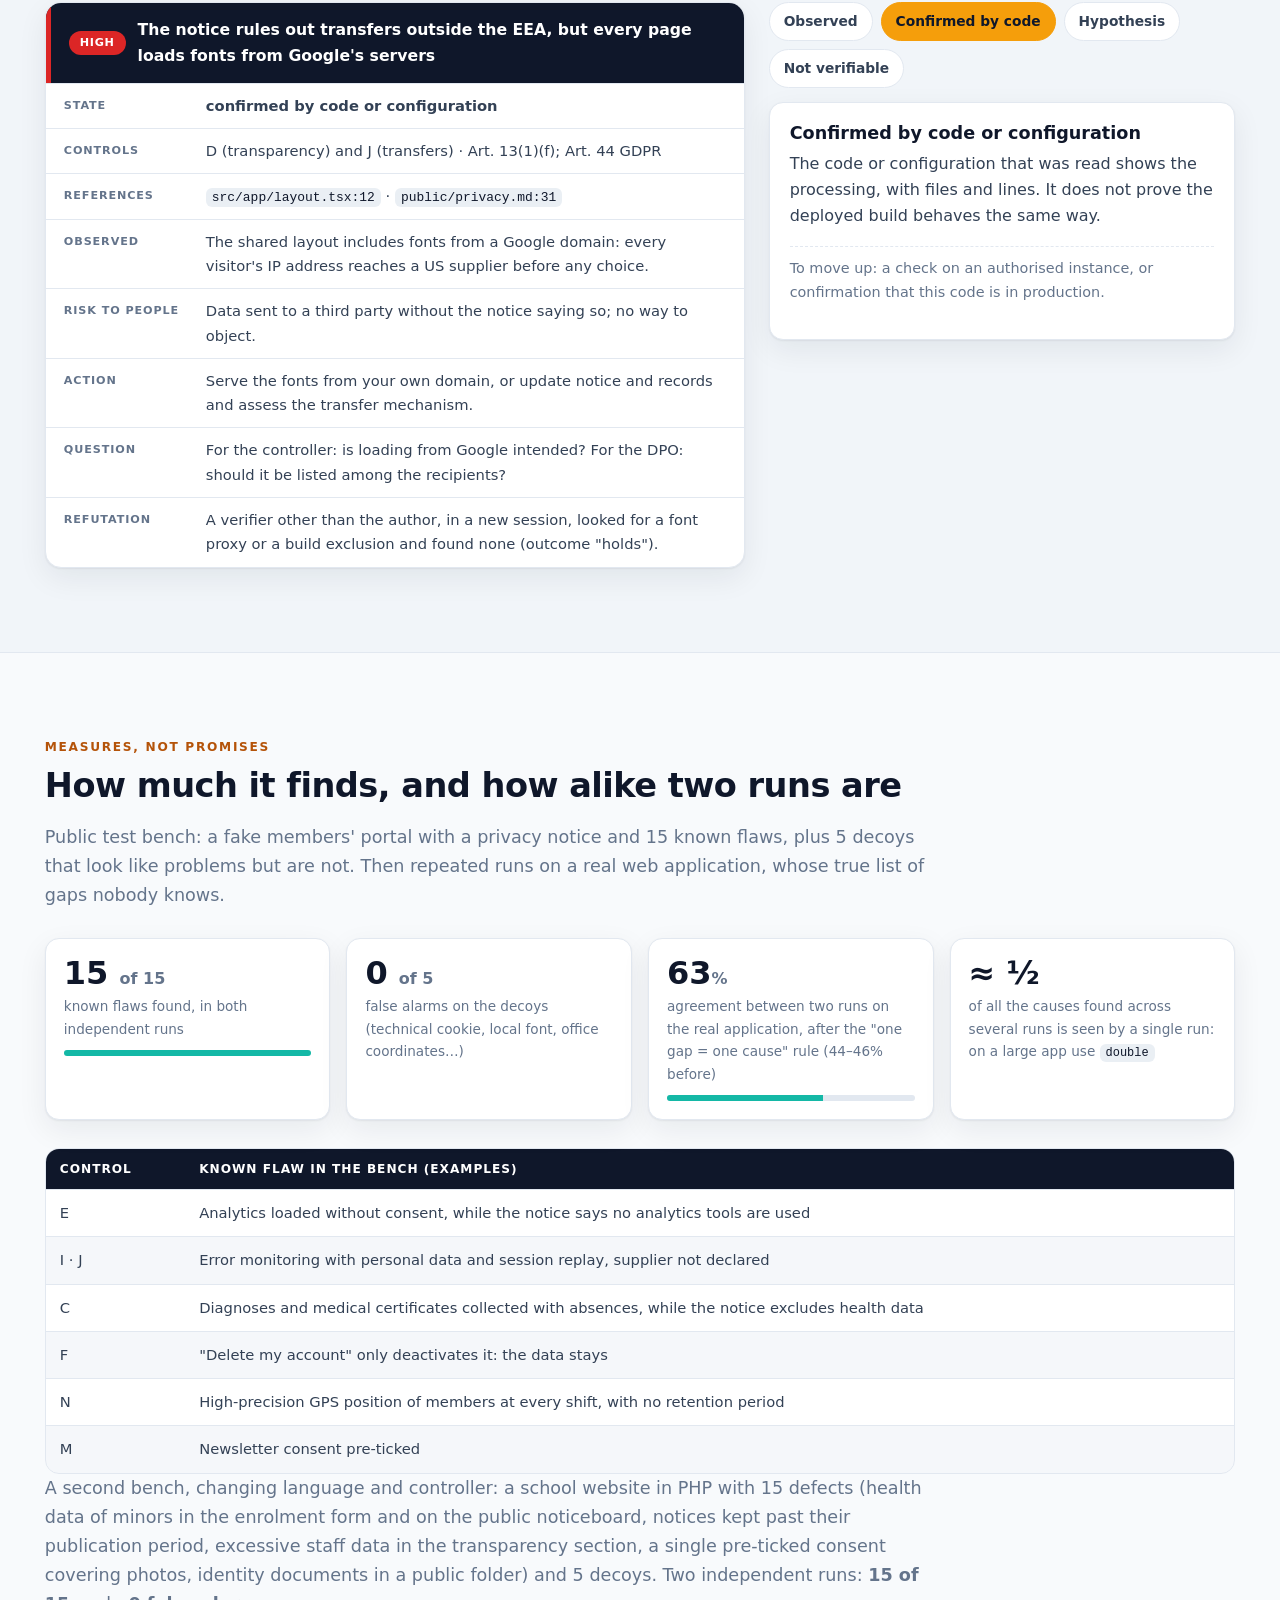
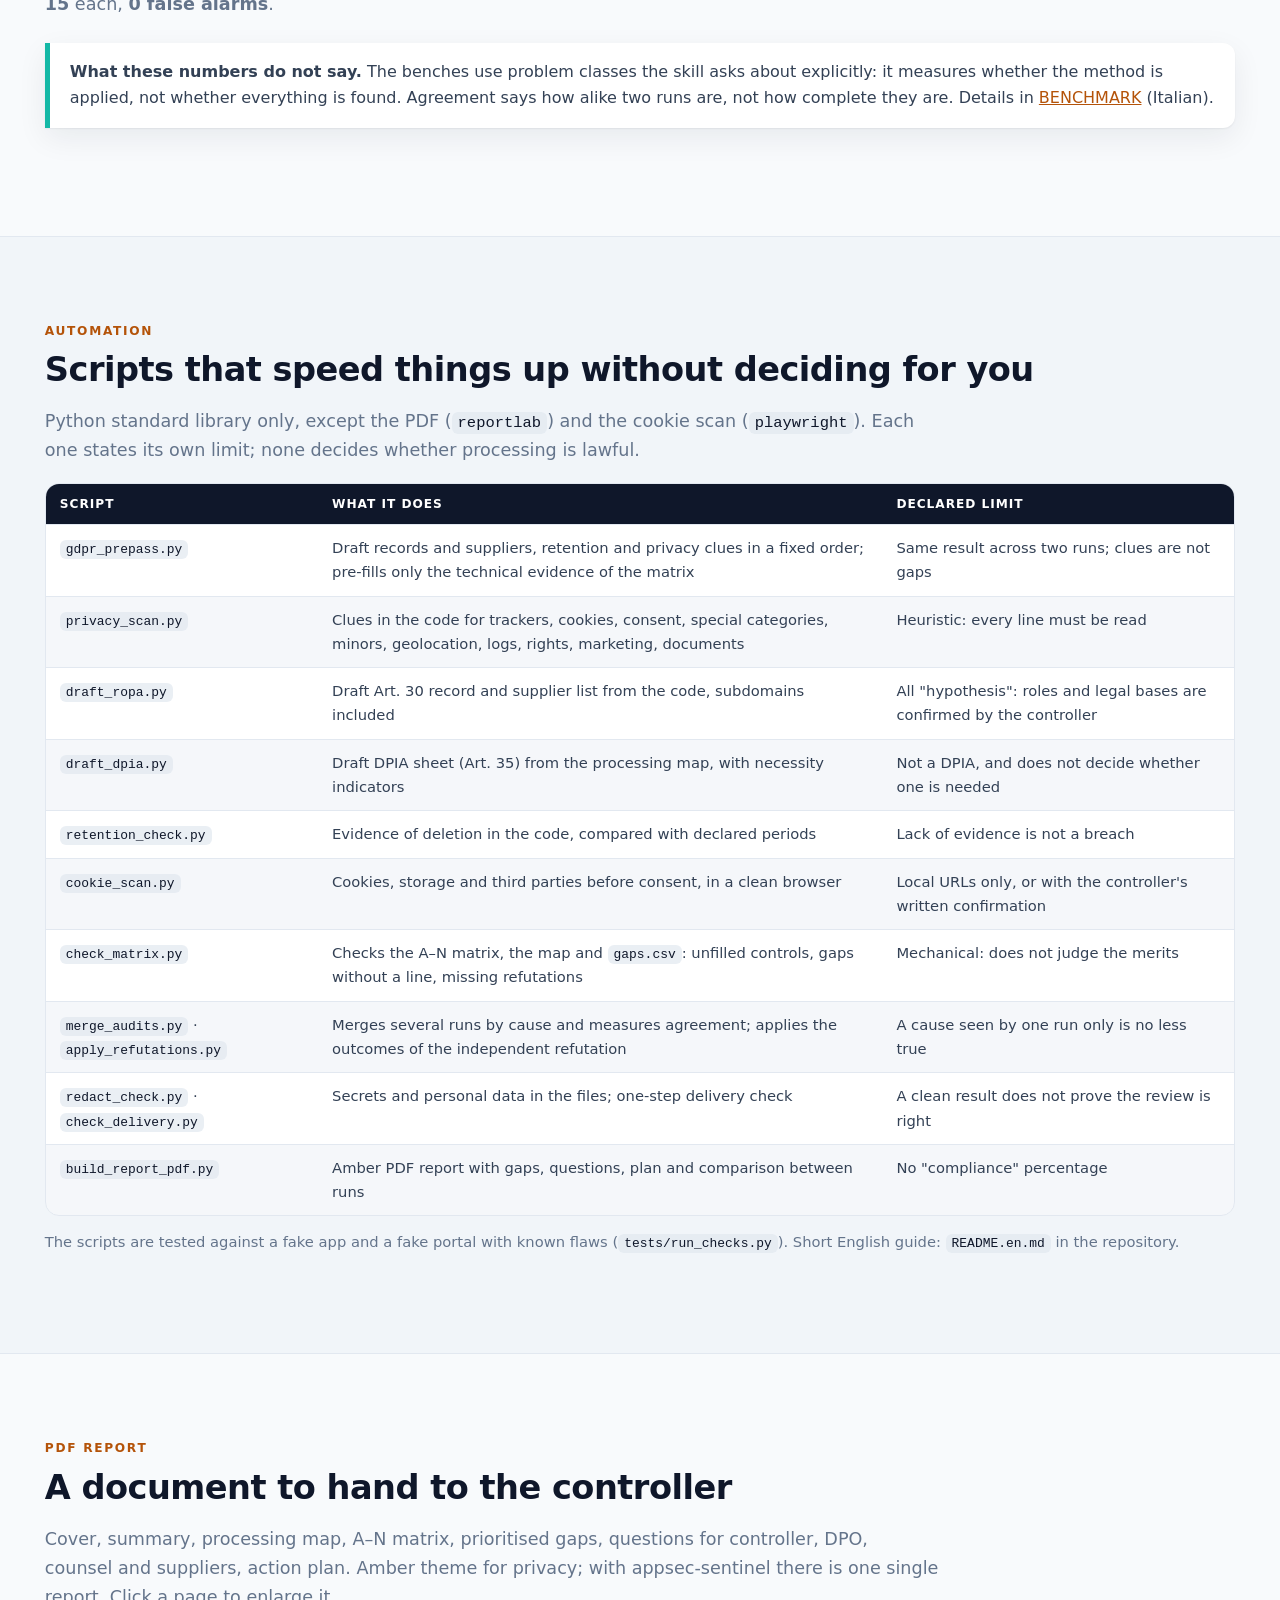
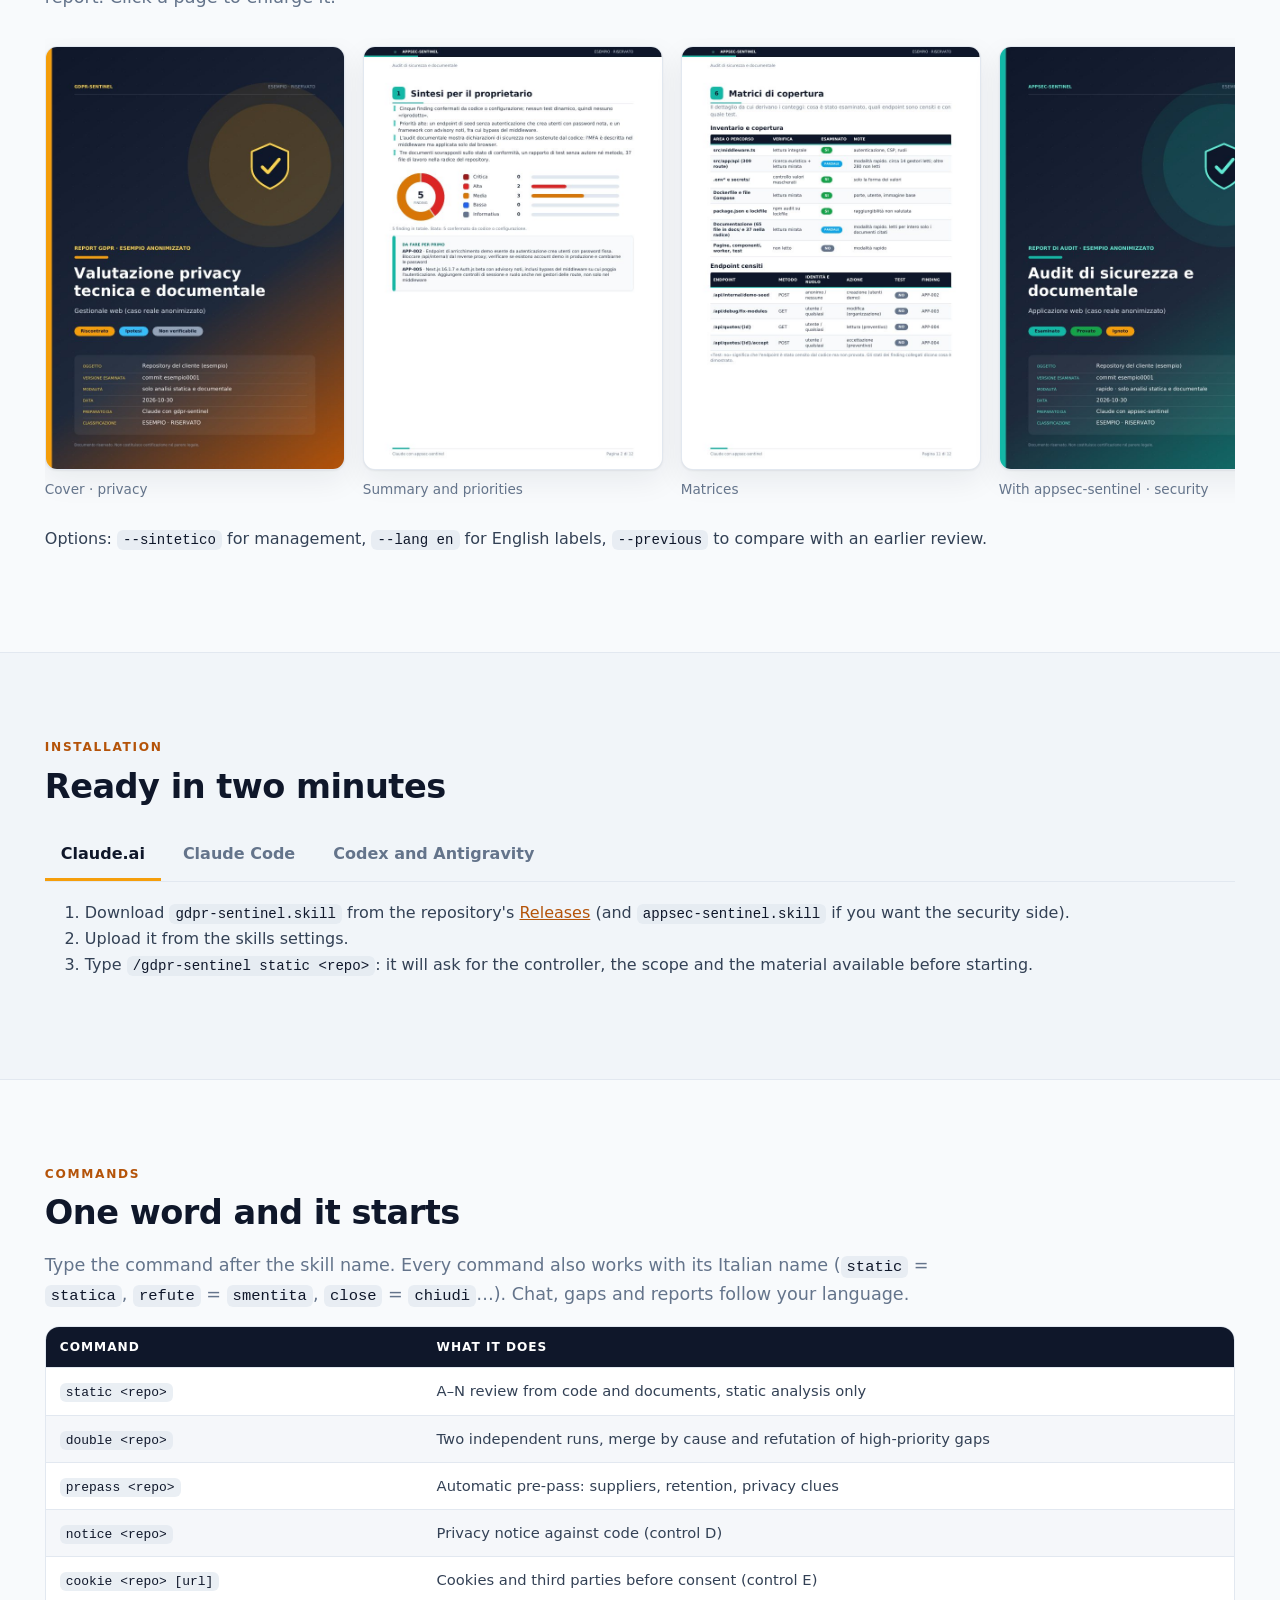
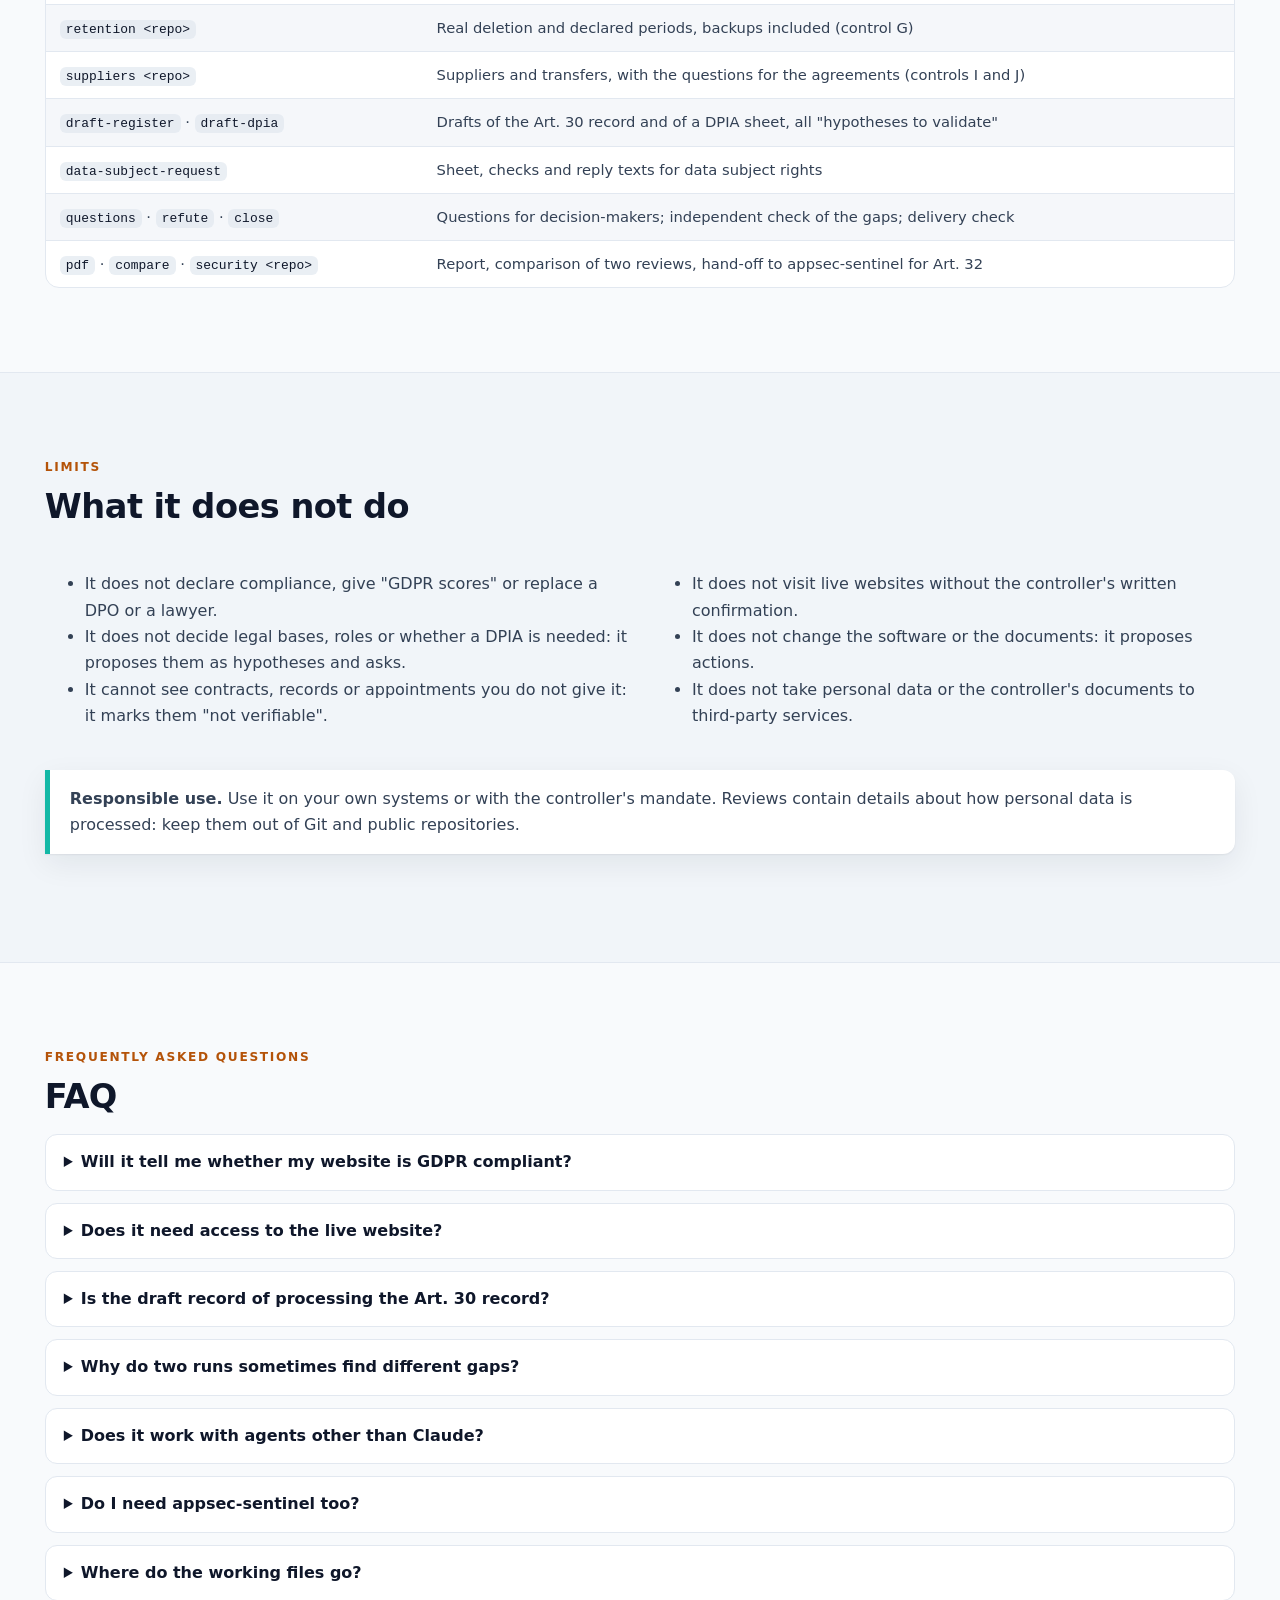
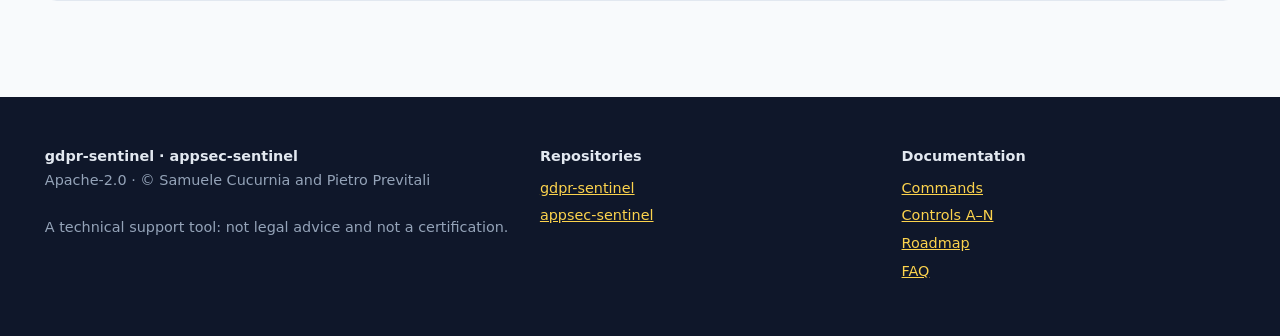
==== commit 48815a3e: "Rilascio 1.4.0: matrice per entità pre-compilata (gdpr), letture.csv rimosso Co-Authored-By: Claude " ====
--- a/site/index.en.html
+++ b/site/index.en.html
@@ -266,7 +266,7 @@
         <a class="btn primary" href="#installa">Install the skill</a>
         <a class="btn ghost" href="#gap">See a gap</a>
       </div>
-      <p class="meta">Version 1.3.3 · by Samuele Cucurnia and Pietro Previtali · not a substitute for a DPO or a lawyer</p>
+      <p class="meta">Version 1.4.0 · by Samuele Cucurnia and Pietro Previtali · not a substitute for a DPO or a lawyer</p>
     </div>
     <div class="term" role="img" aria-label="Example session: the skill asks for the controller and scope, then reports gaps, items it cannot verify and questions for the DPO">
       <div class="bar"><i></i><i></i><i></i><span>example session · static review</span></div>
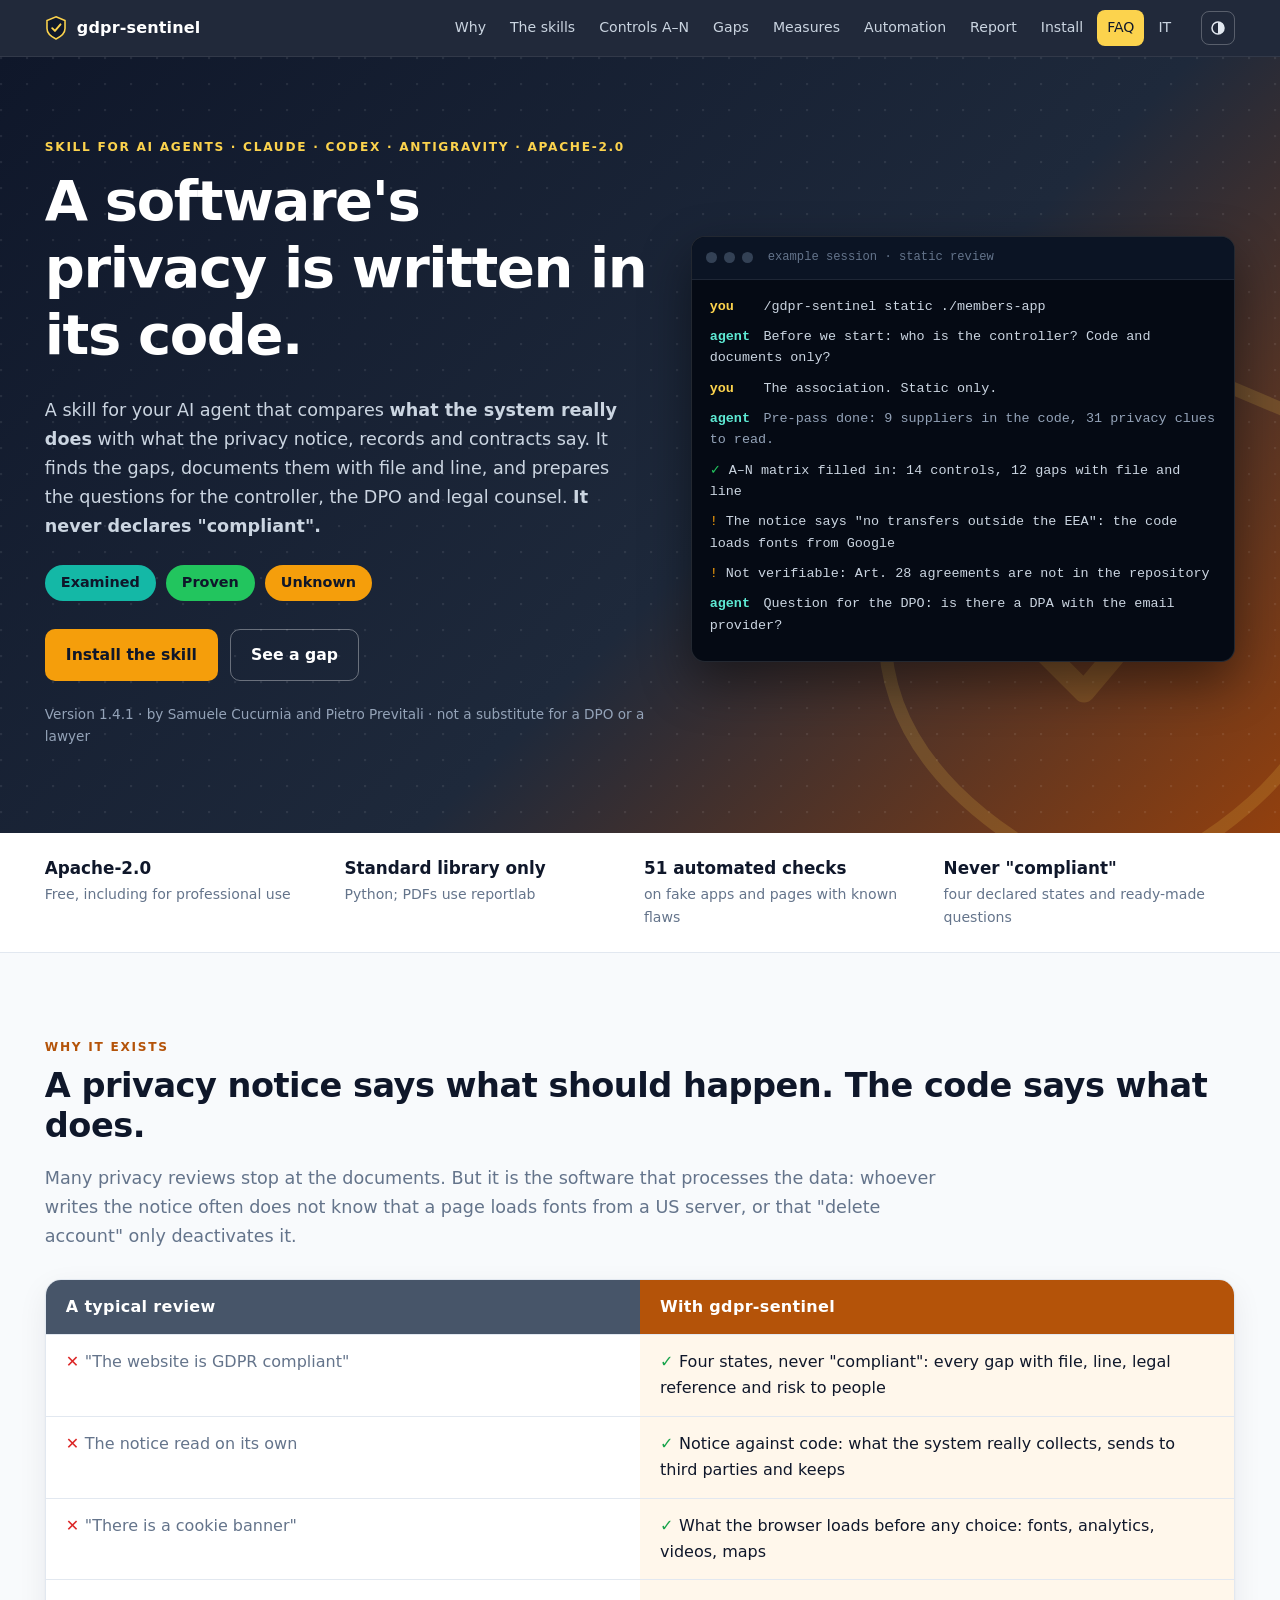
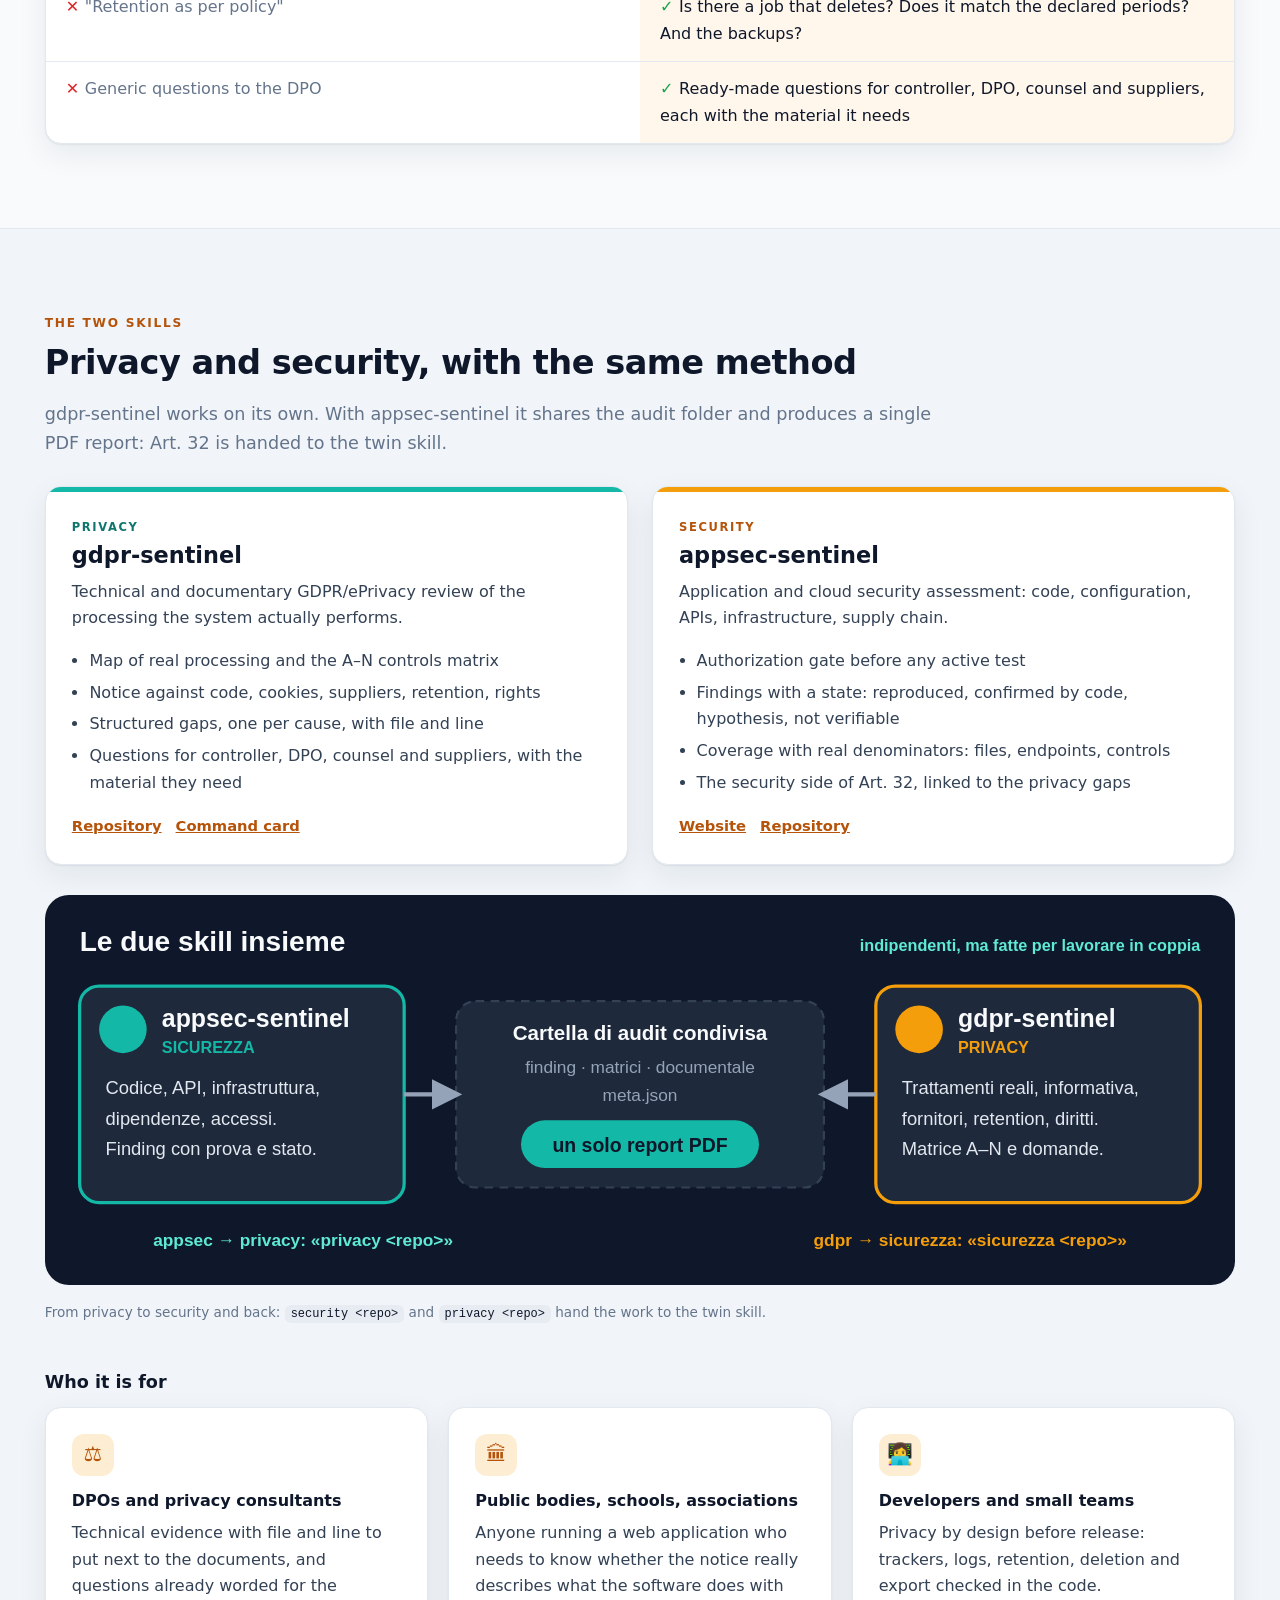
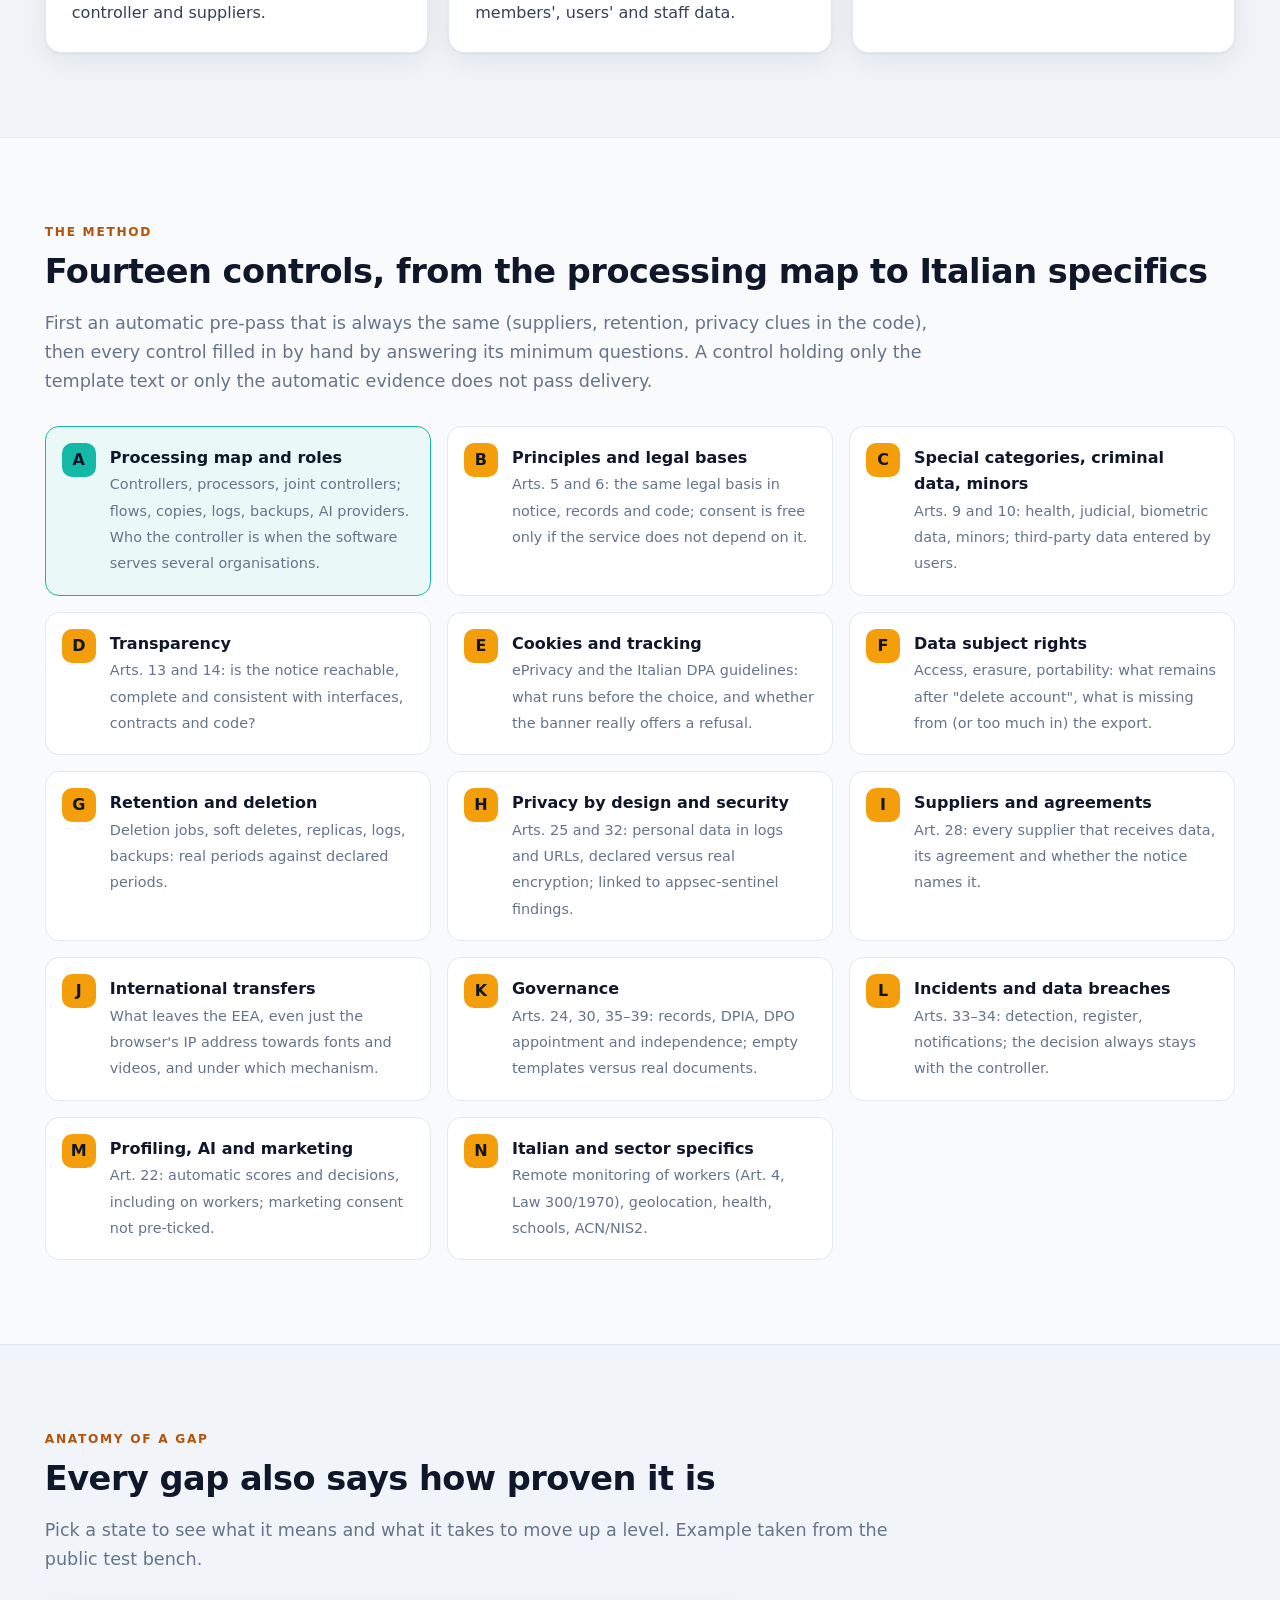
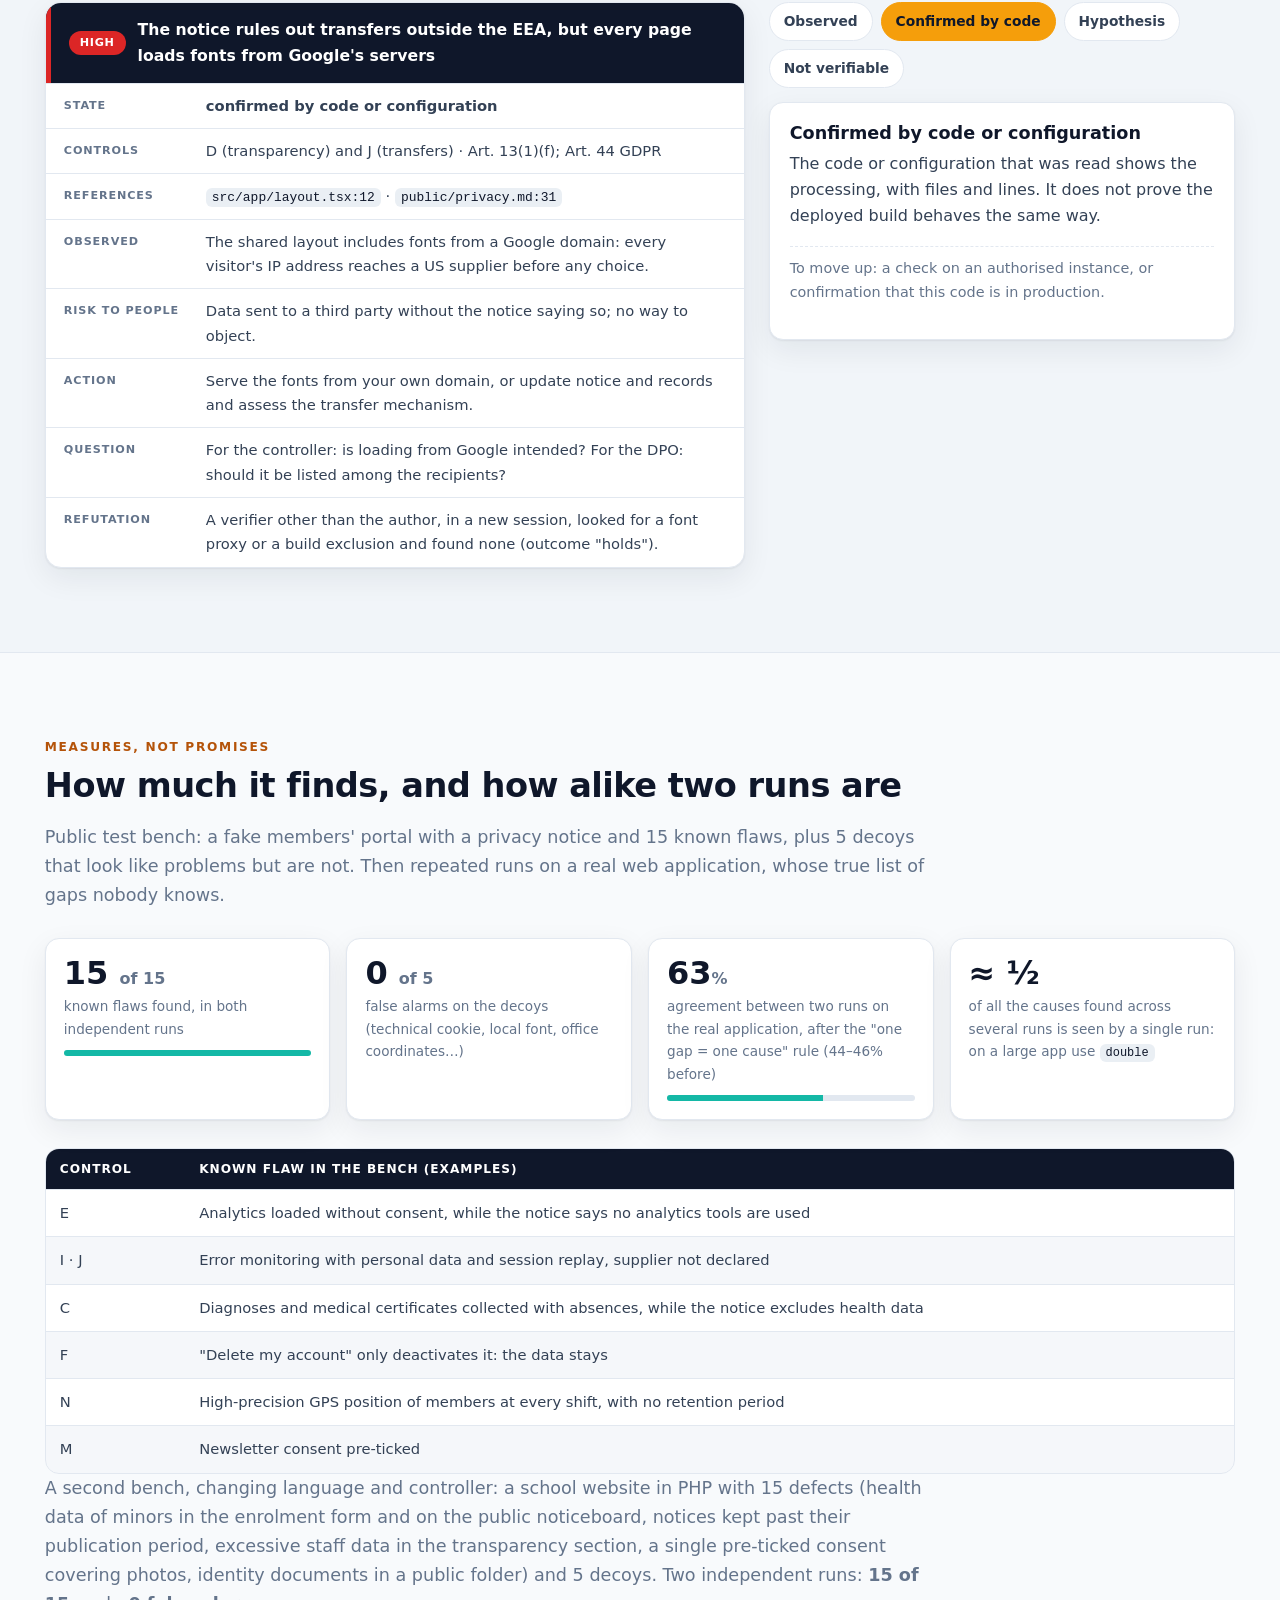
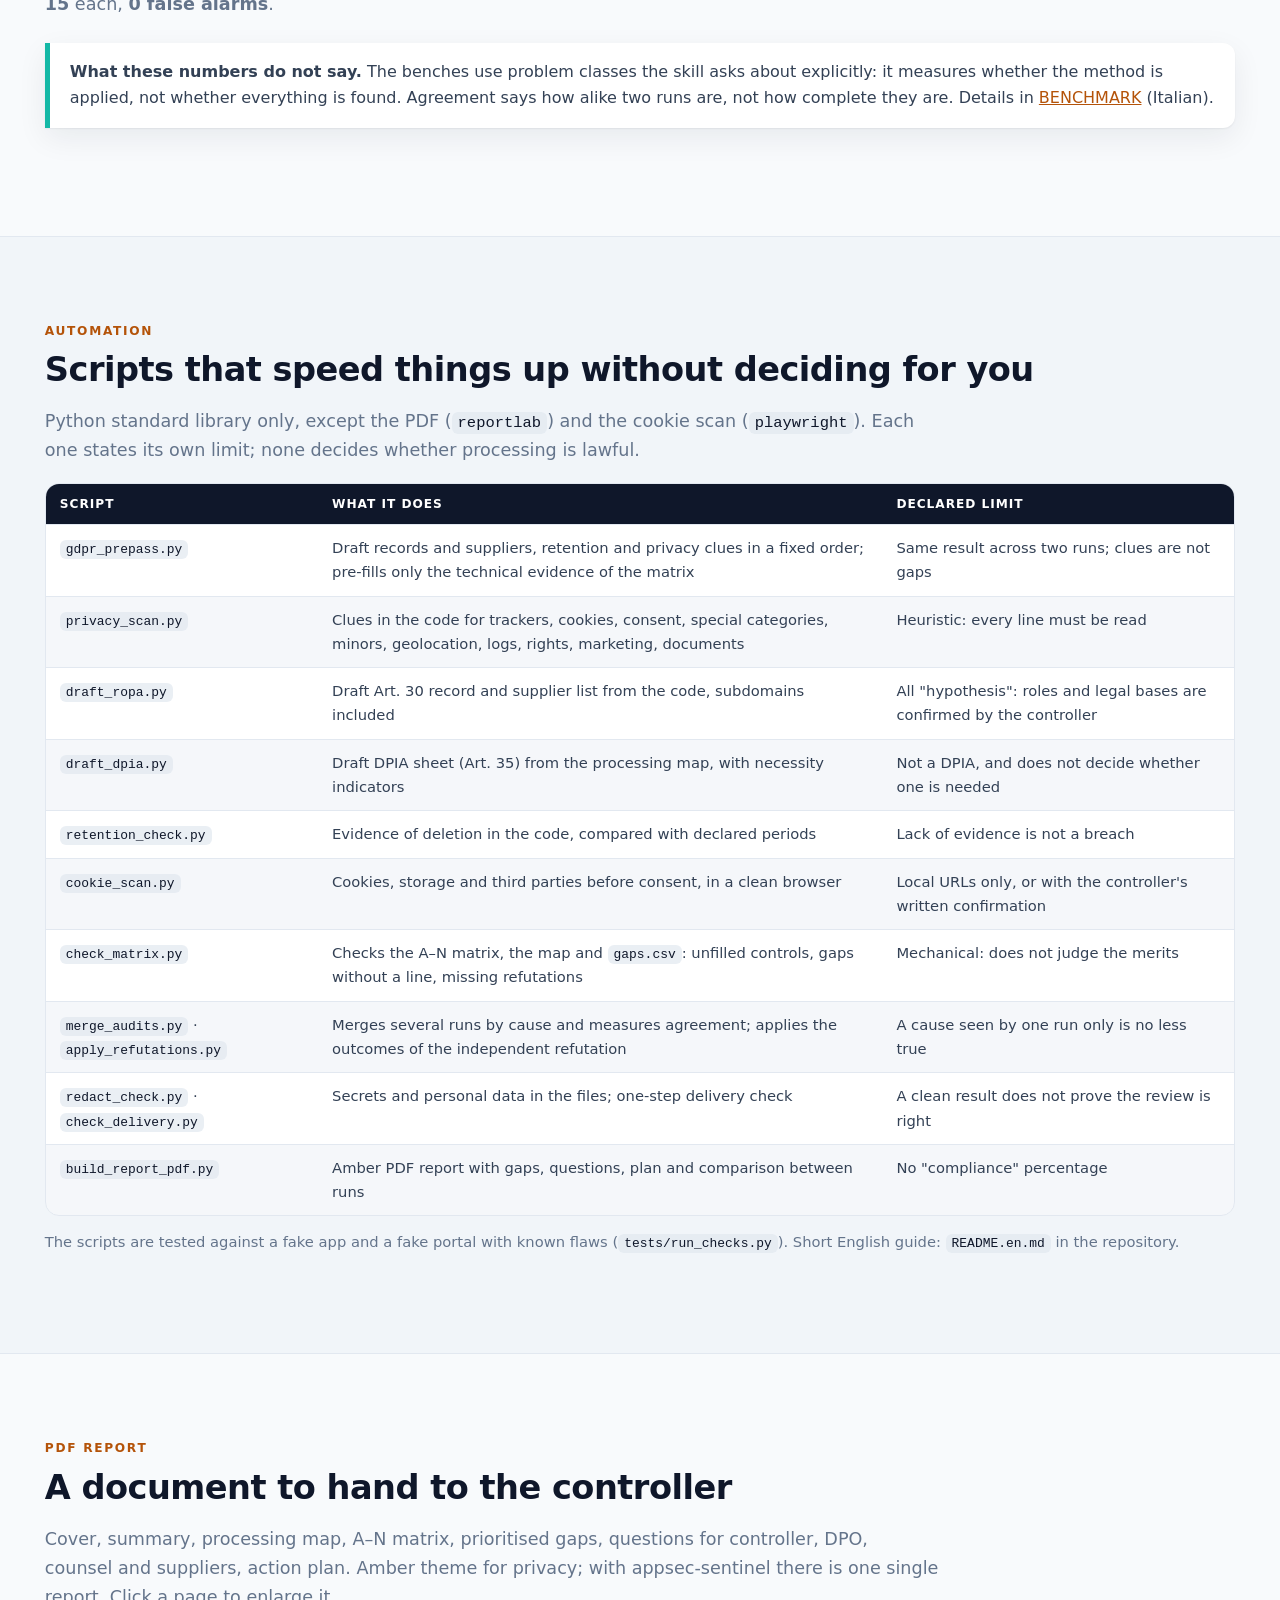
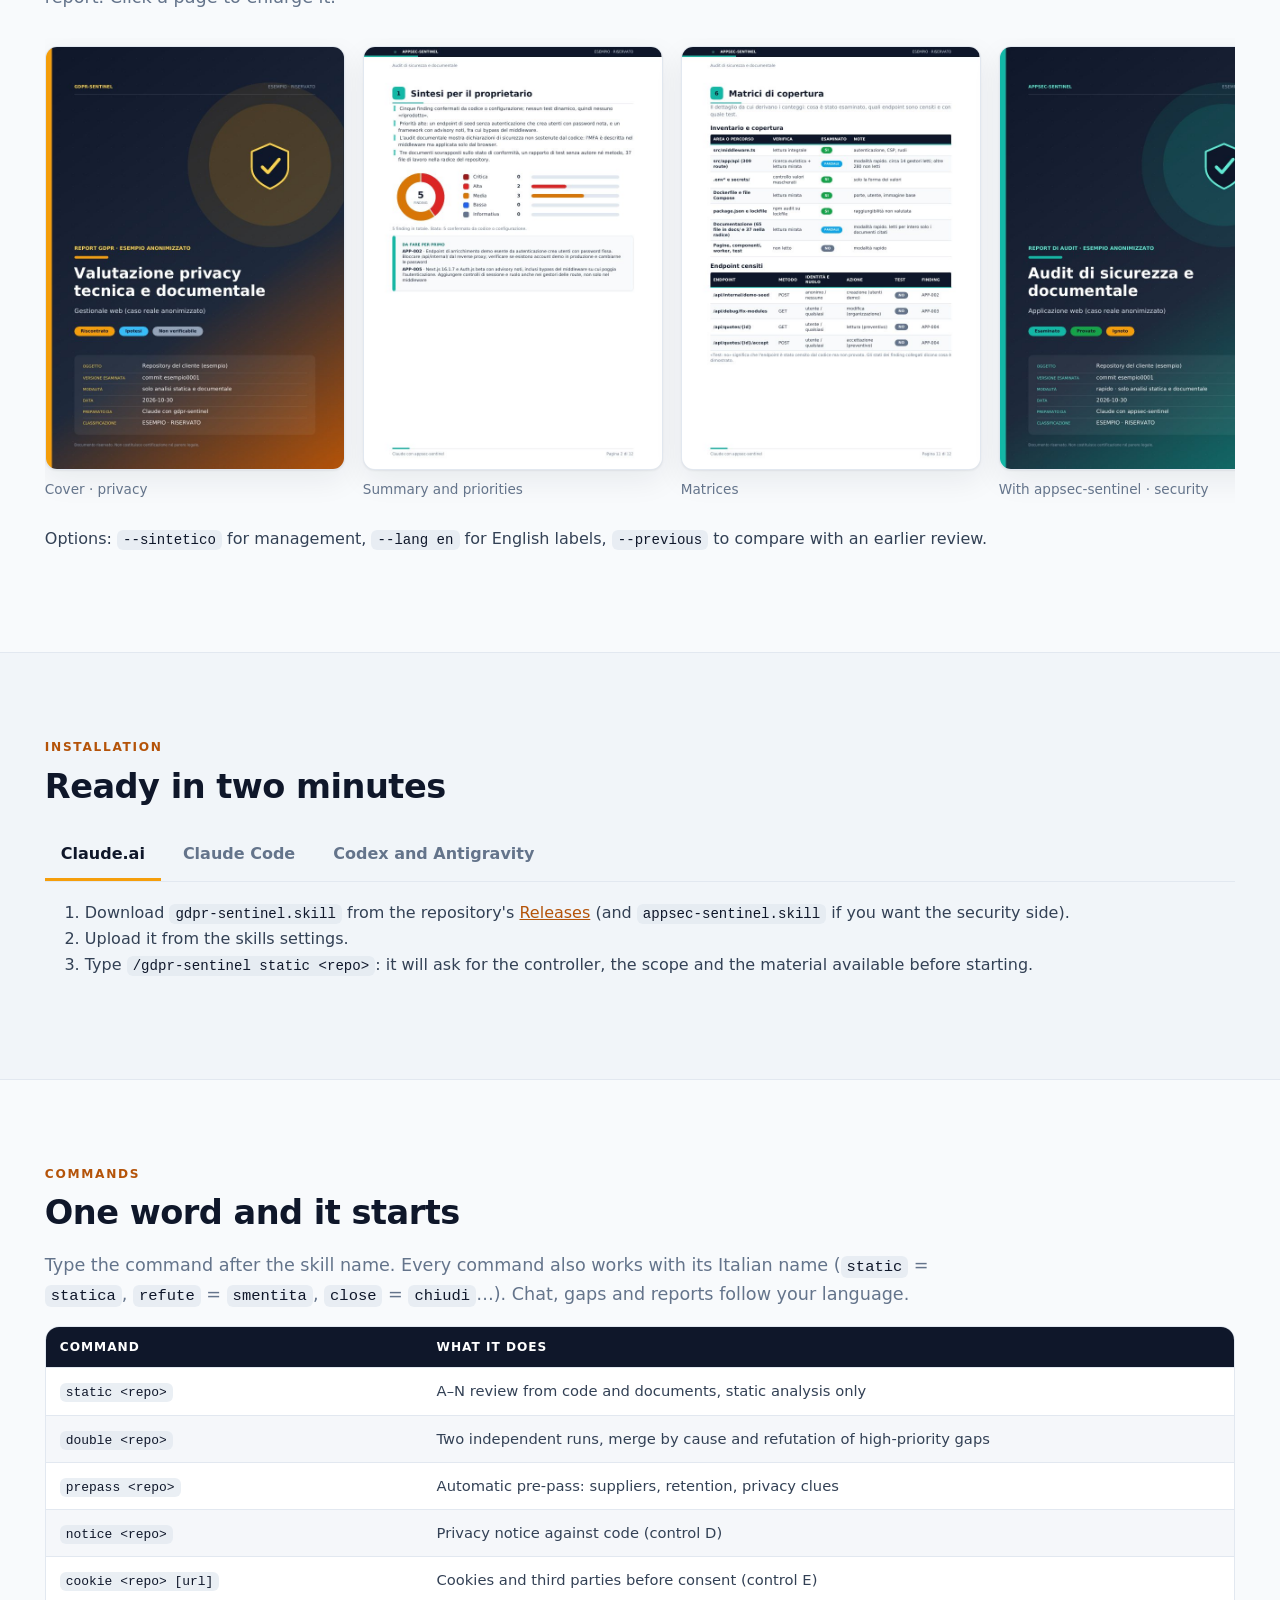
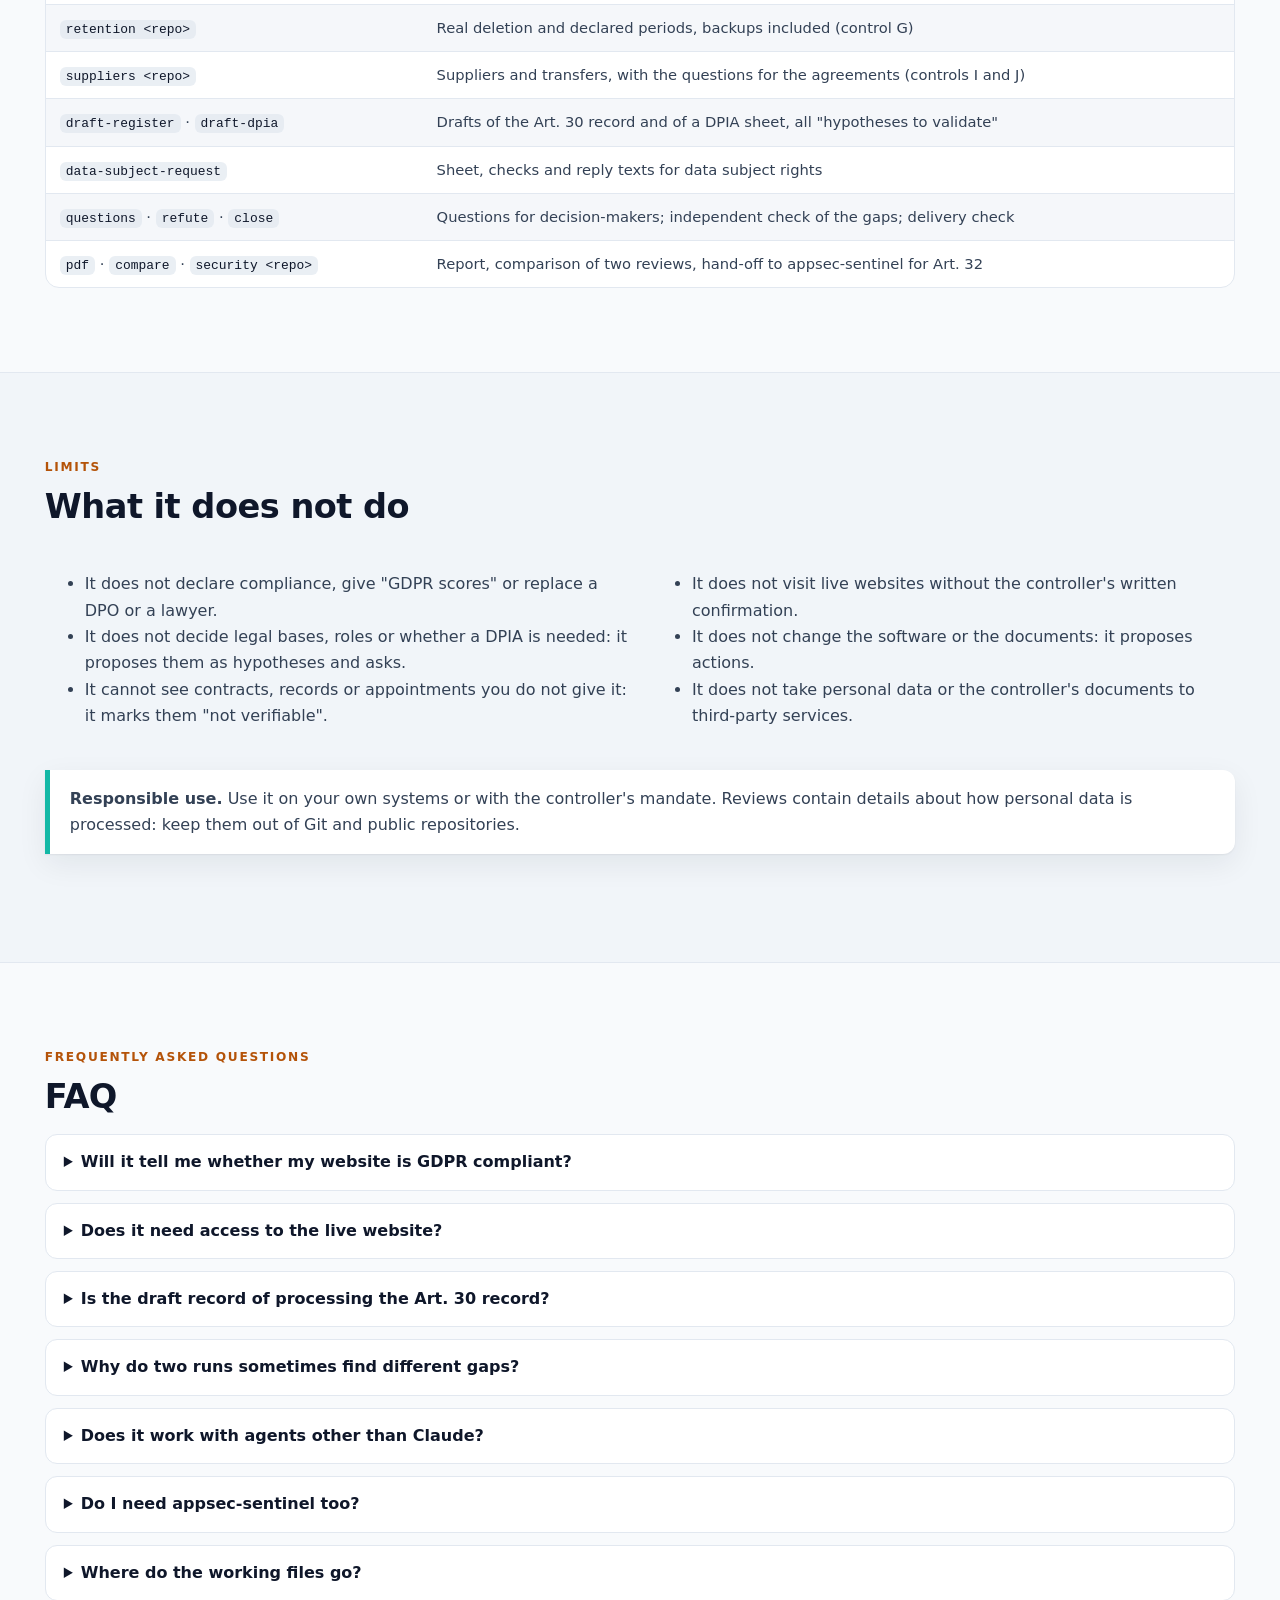
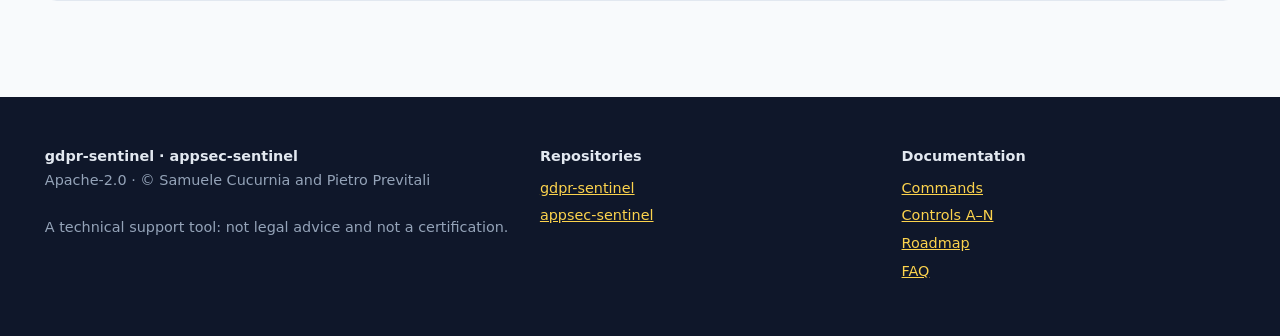
==== commit 274d5780: "Rilascio 1.4.1: matrice per entità più stabile (91% di accordo cella per cella) Co-Authored-By: Clau" ====
--- a/site/index.en.html
+++ b/site/index.en.html
@@ -266,7 +266,7 @@
         <a class="btn primary" href="#installa">Install the skill</a>
         <a class="btn ghost" href="#gap">See a gap</a>
       </div>
-      <p class="meta">Version 1.4.0 · by Samuele Cucurnia and Pietro Previtali · not a substitute for a DPO or a lawyer</p>
+      <p class="meta">Version 1.4.1 · by Samuele Cucurnia and Pietro Previtali · not a substitute for a DPO or a lawyer</p>
     </div>
     <div class="term" role="img" aria-label="Example session: the skill asks for the controller and scope, then reports gaps, items it cannot verify and questions for the DPO">
       <div class="bar"><i></i><i></i><i></i><span>example session · static review</span></div>
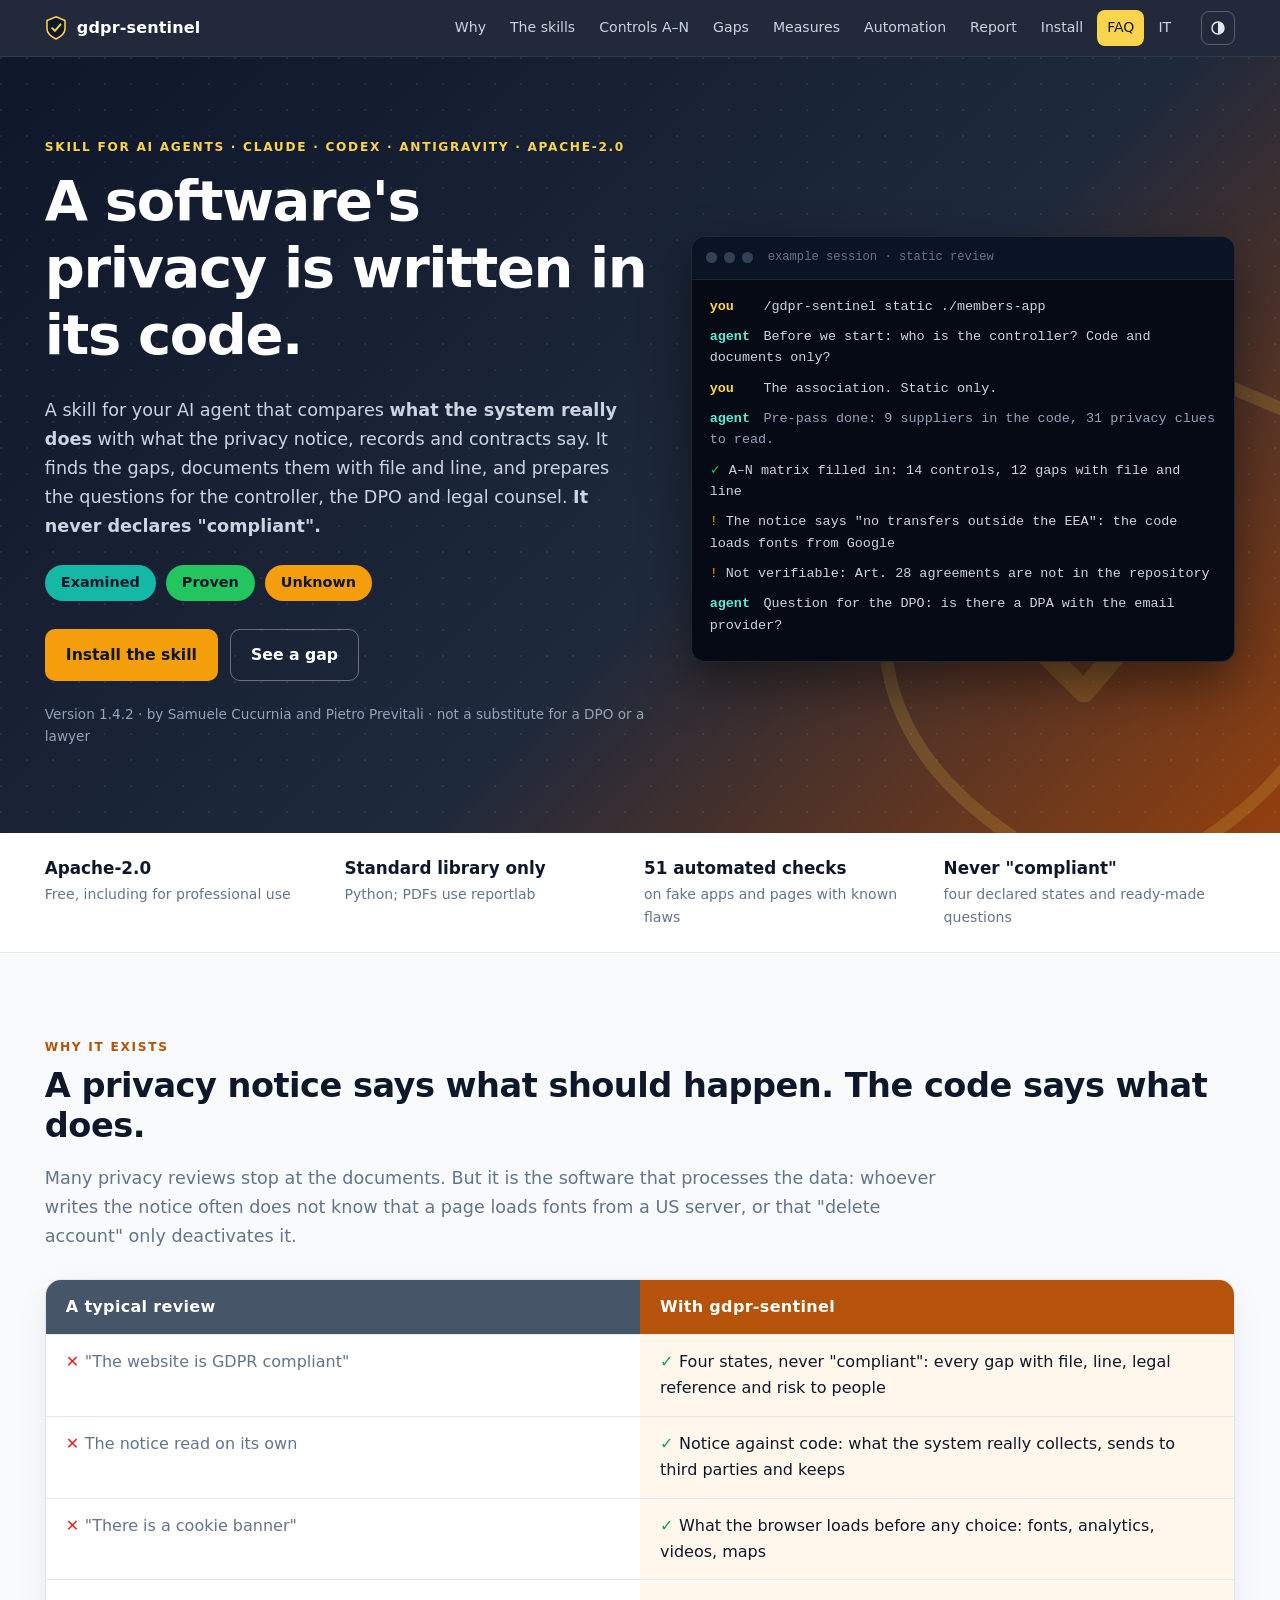
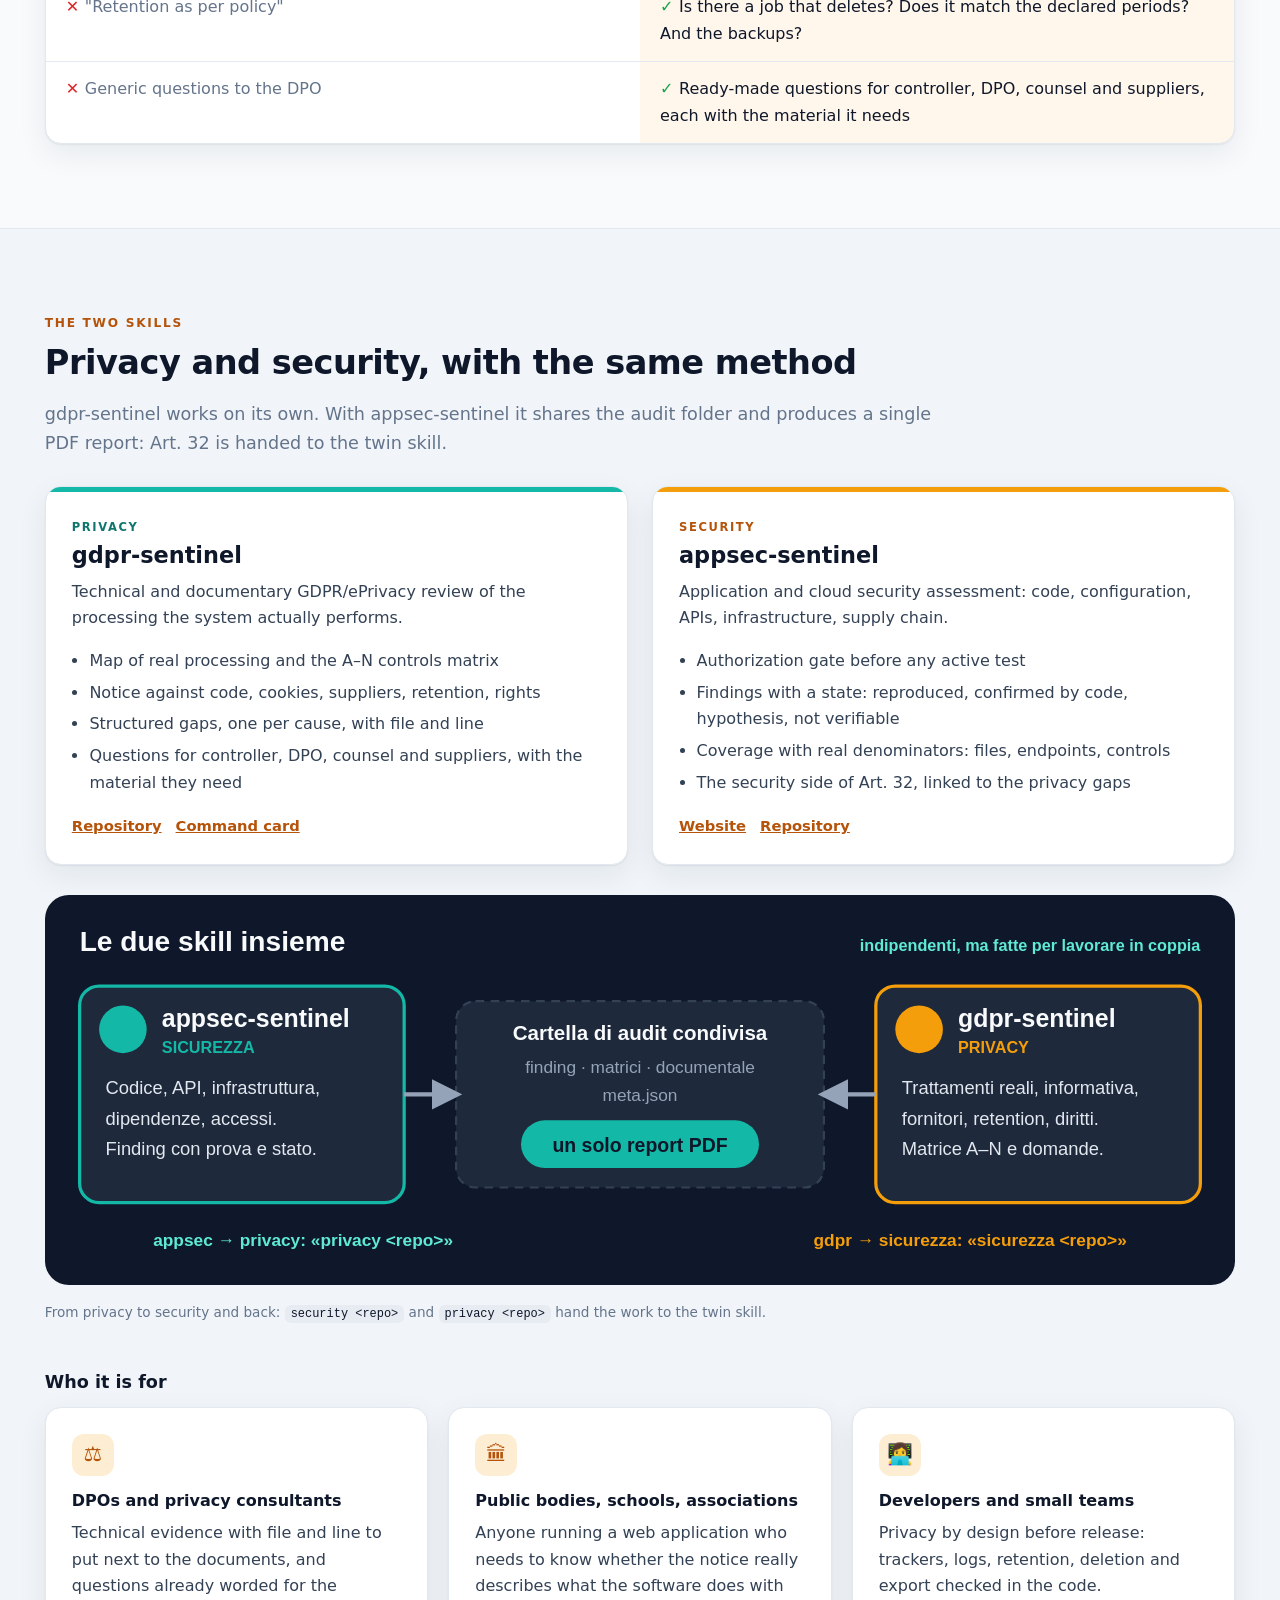
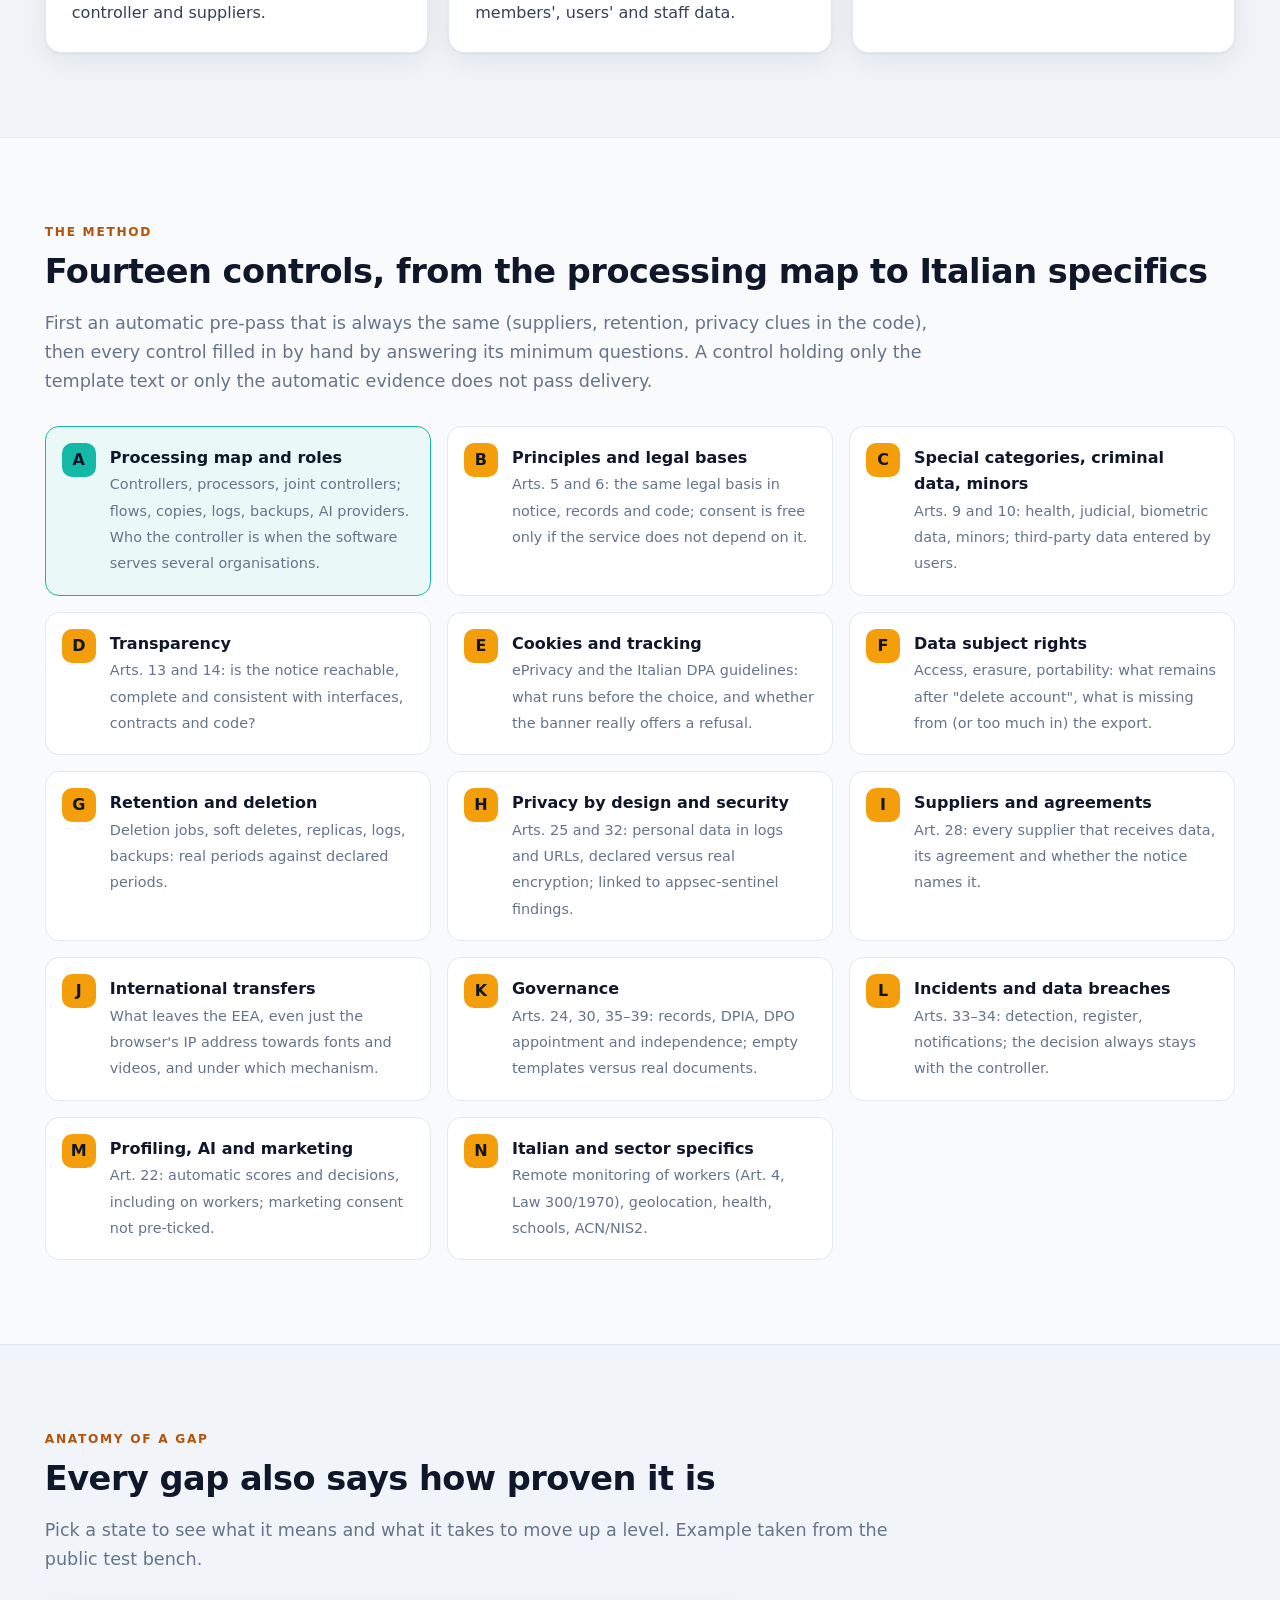
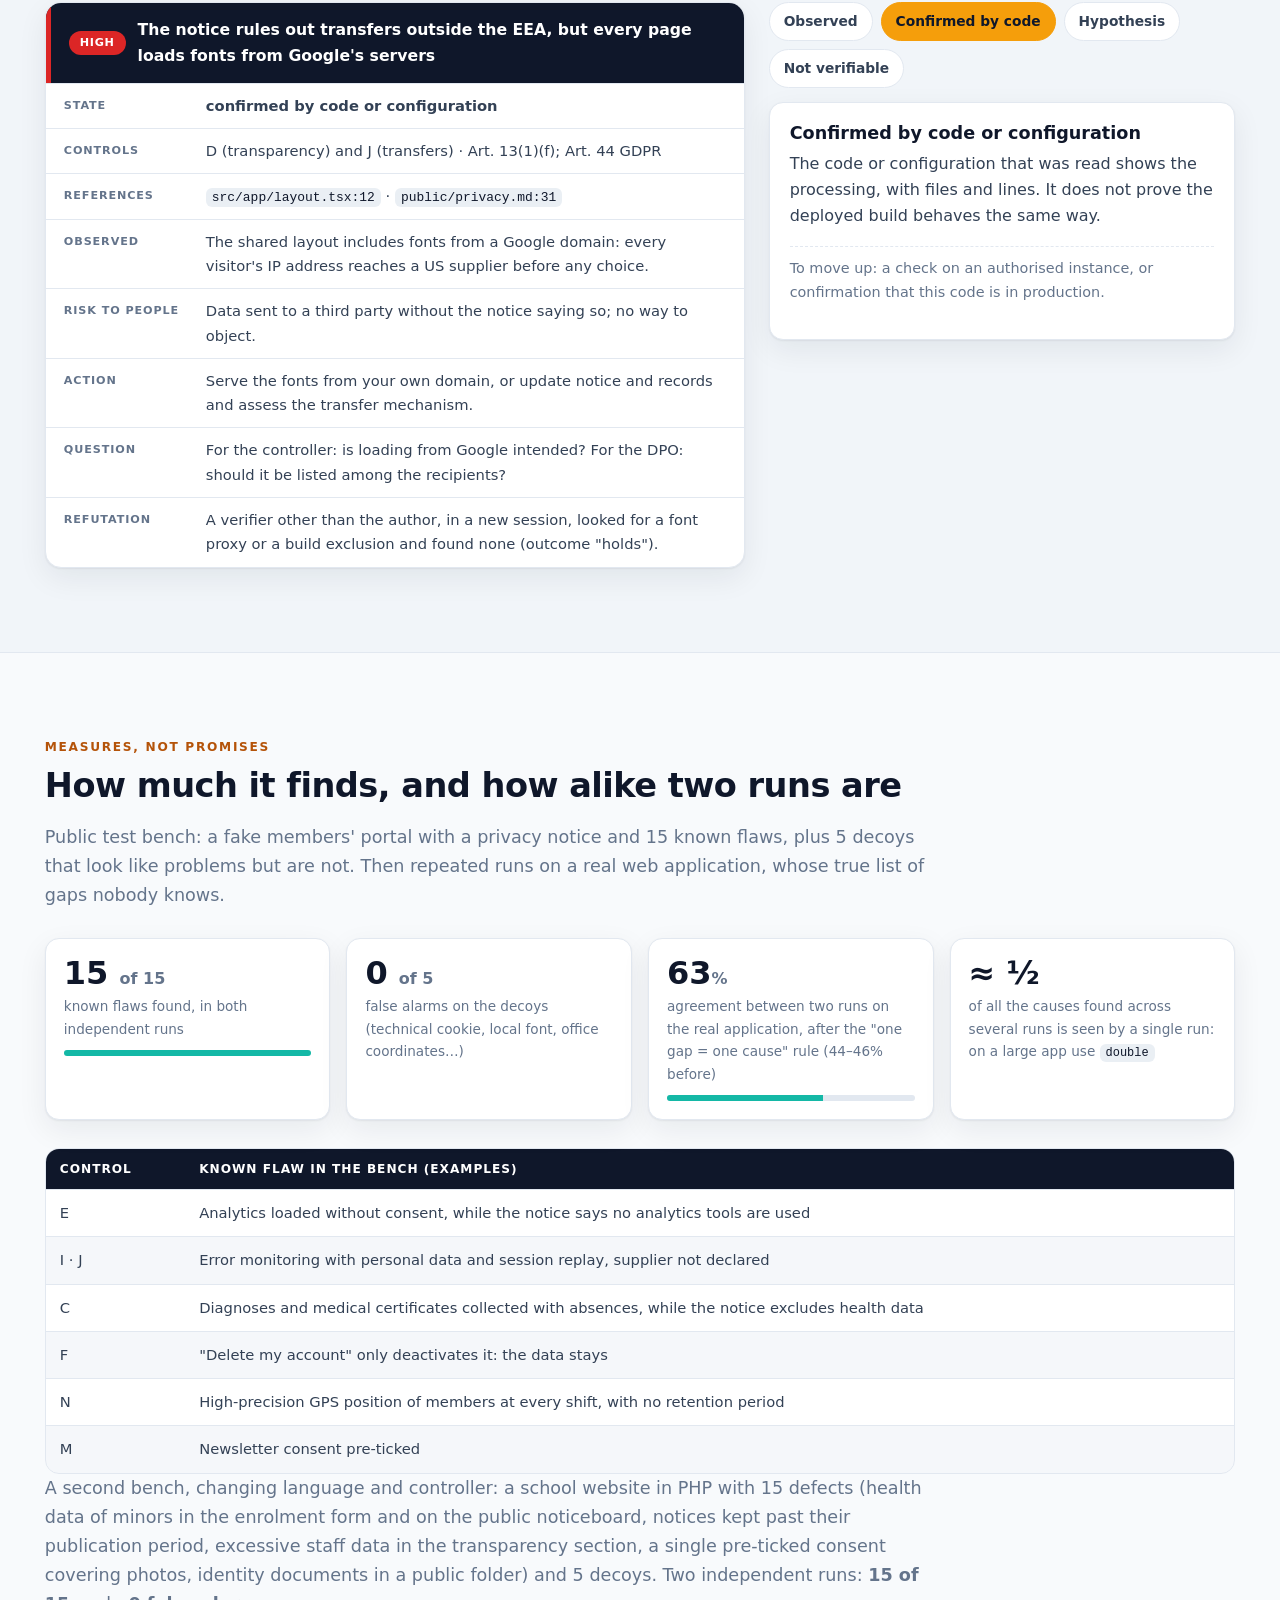
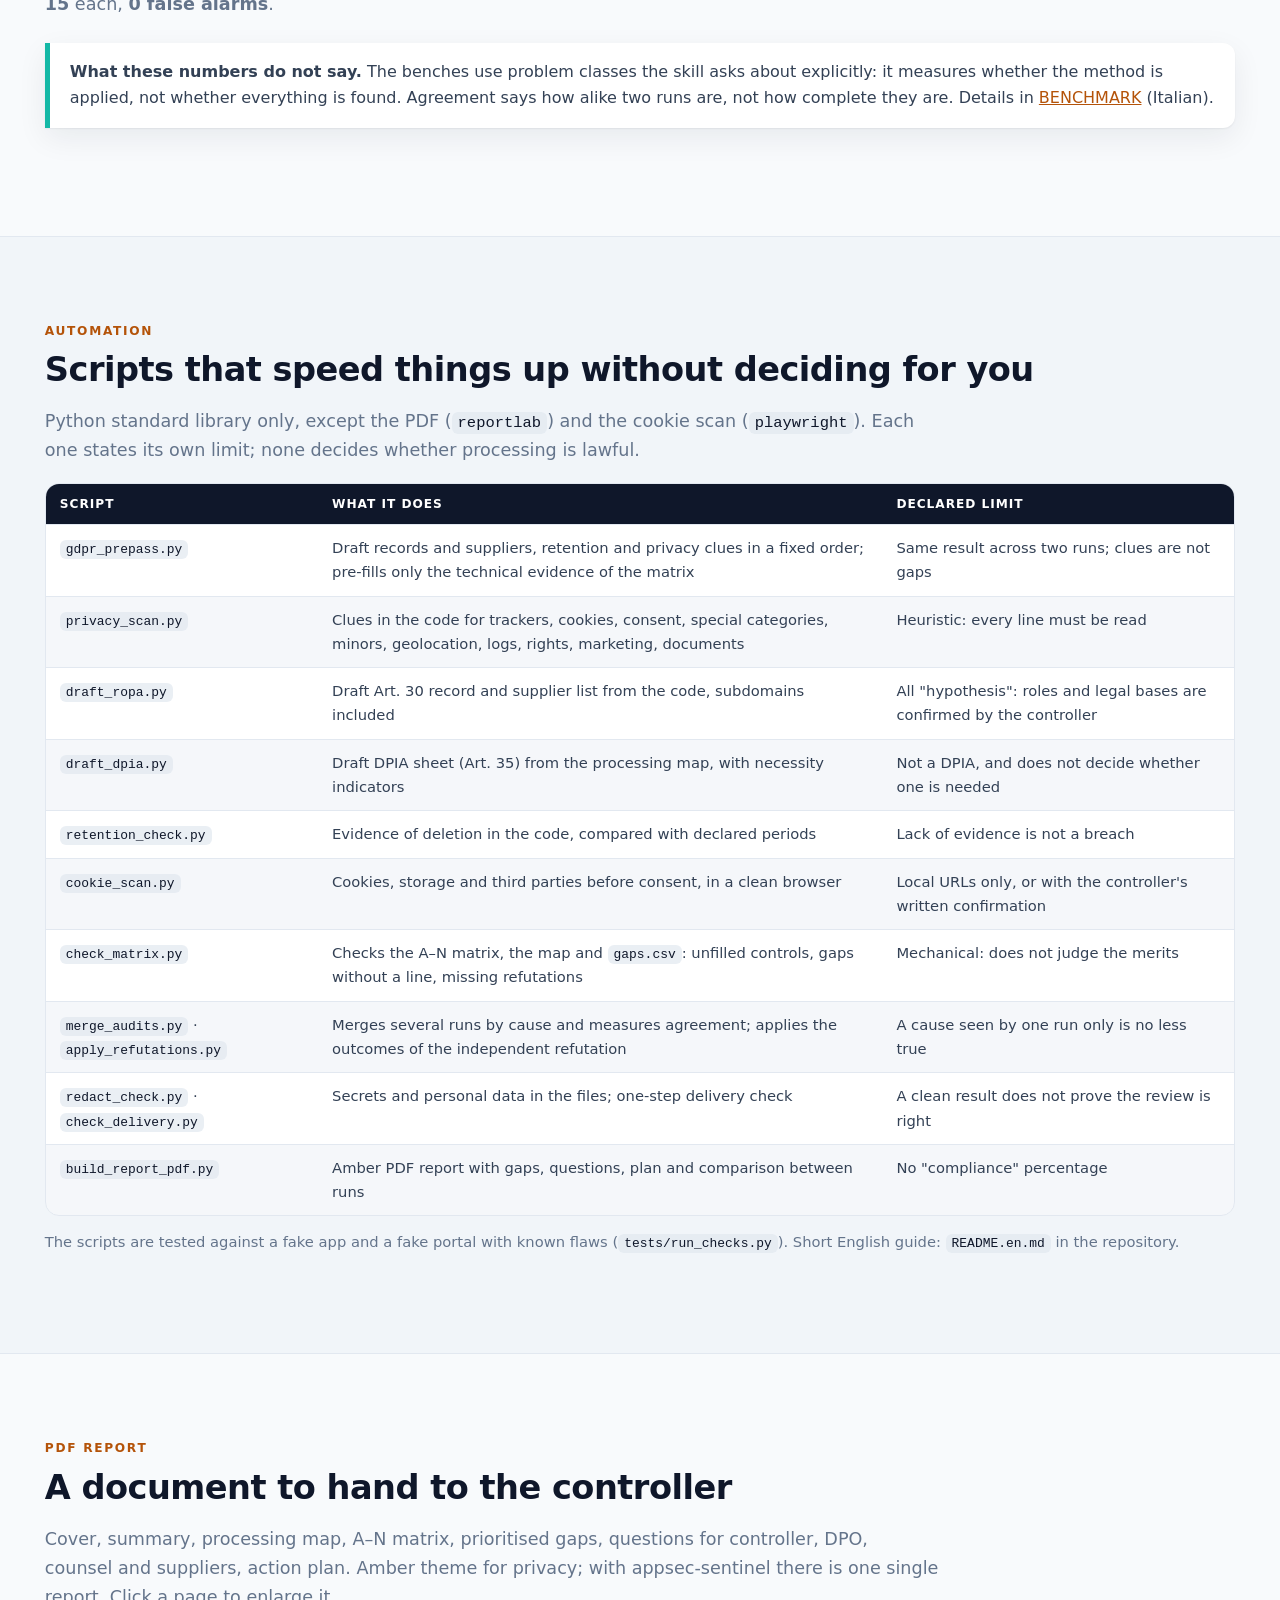
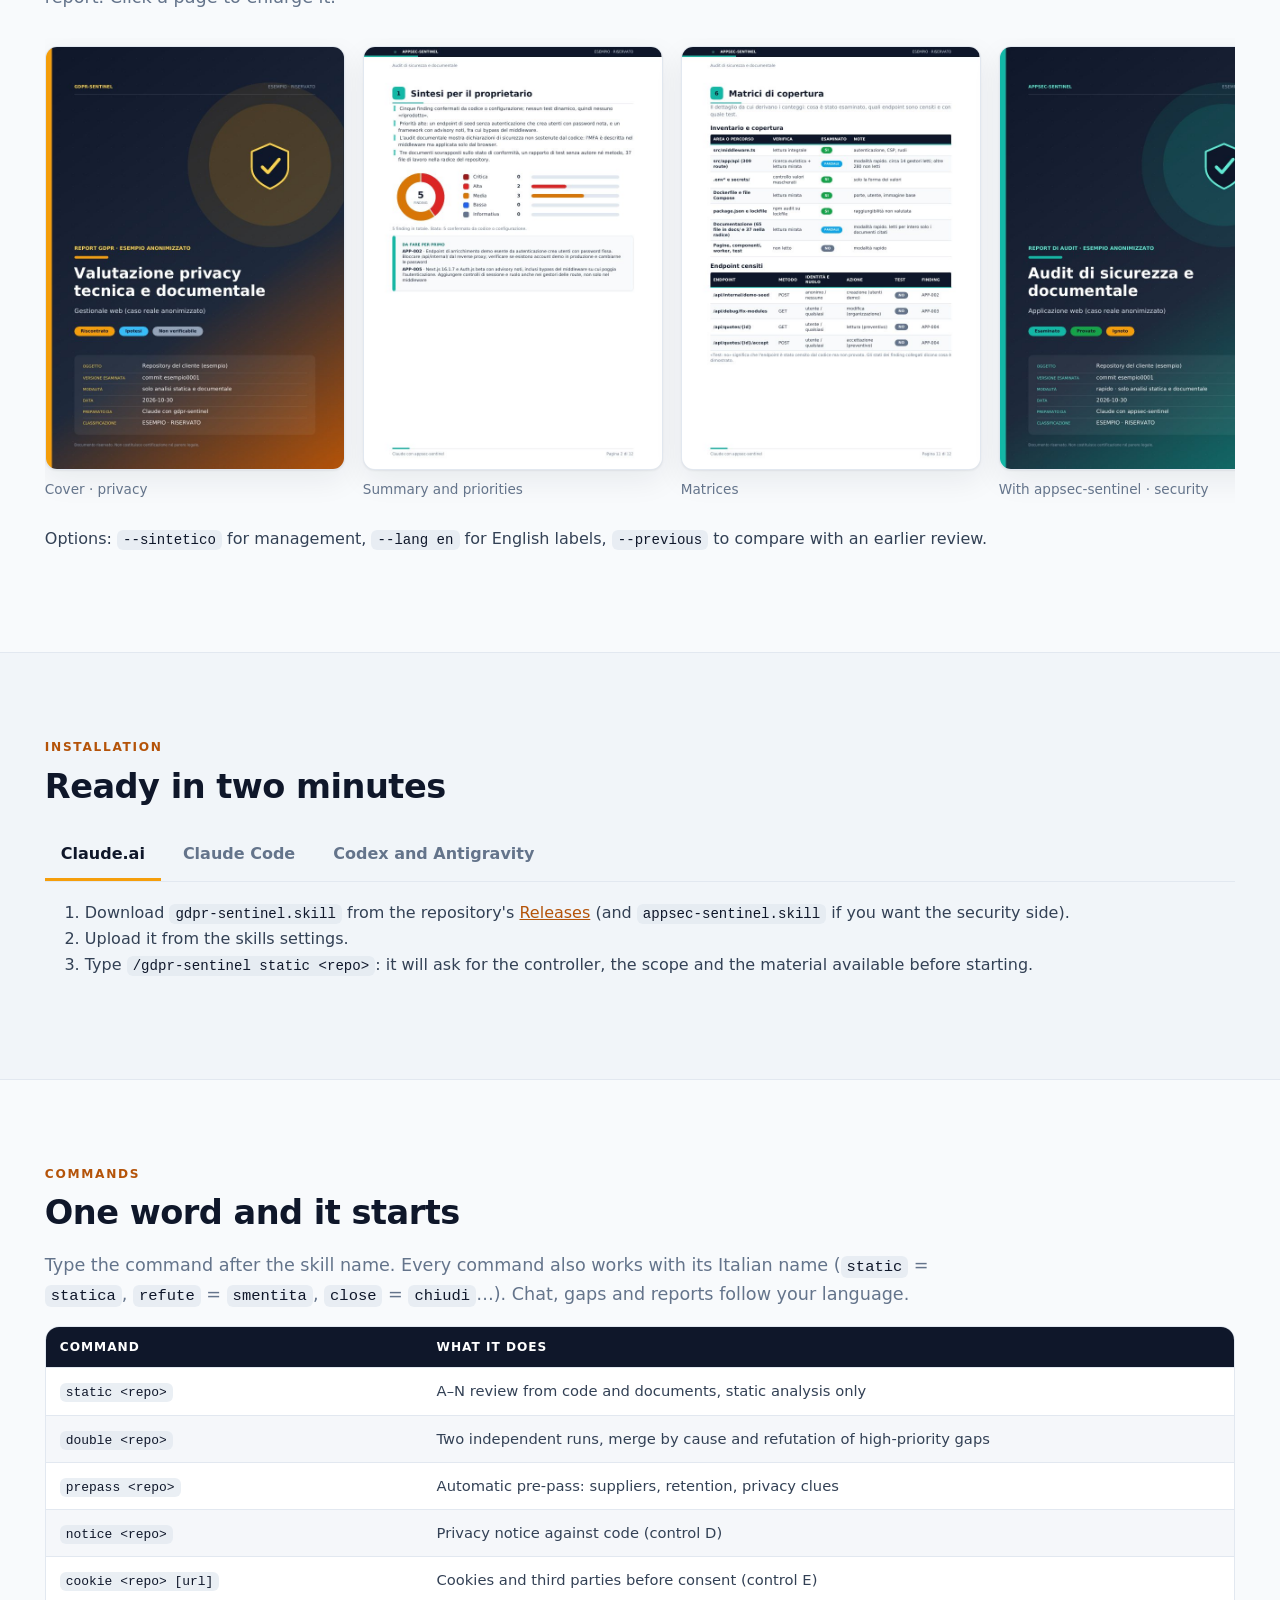
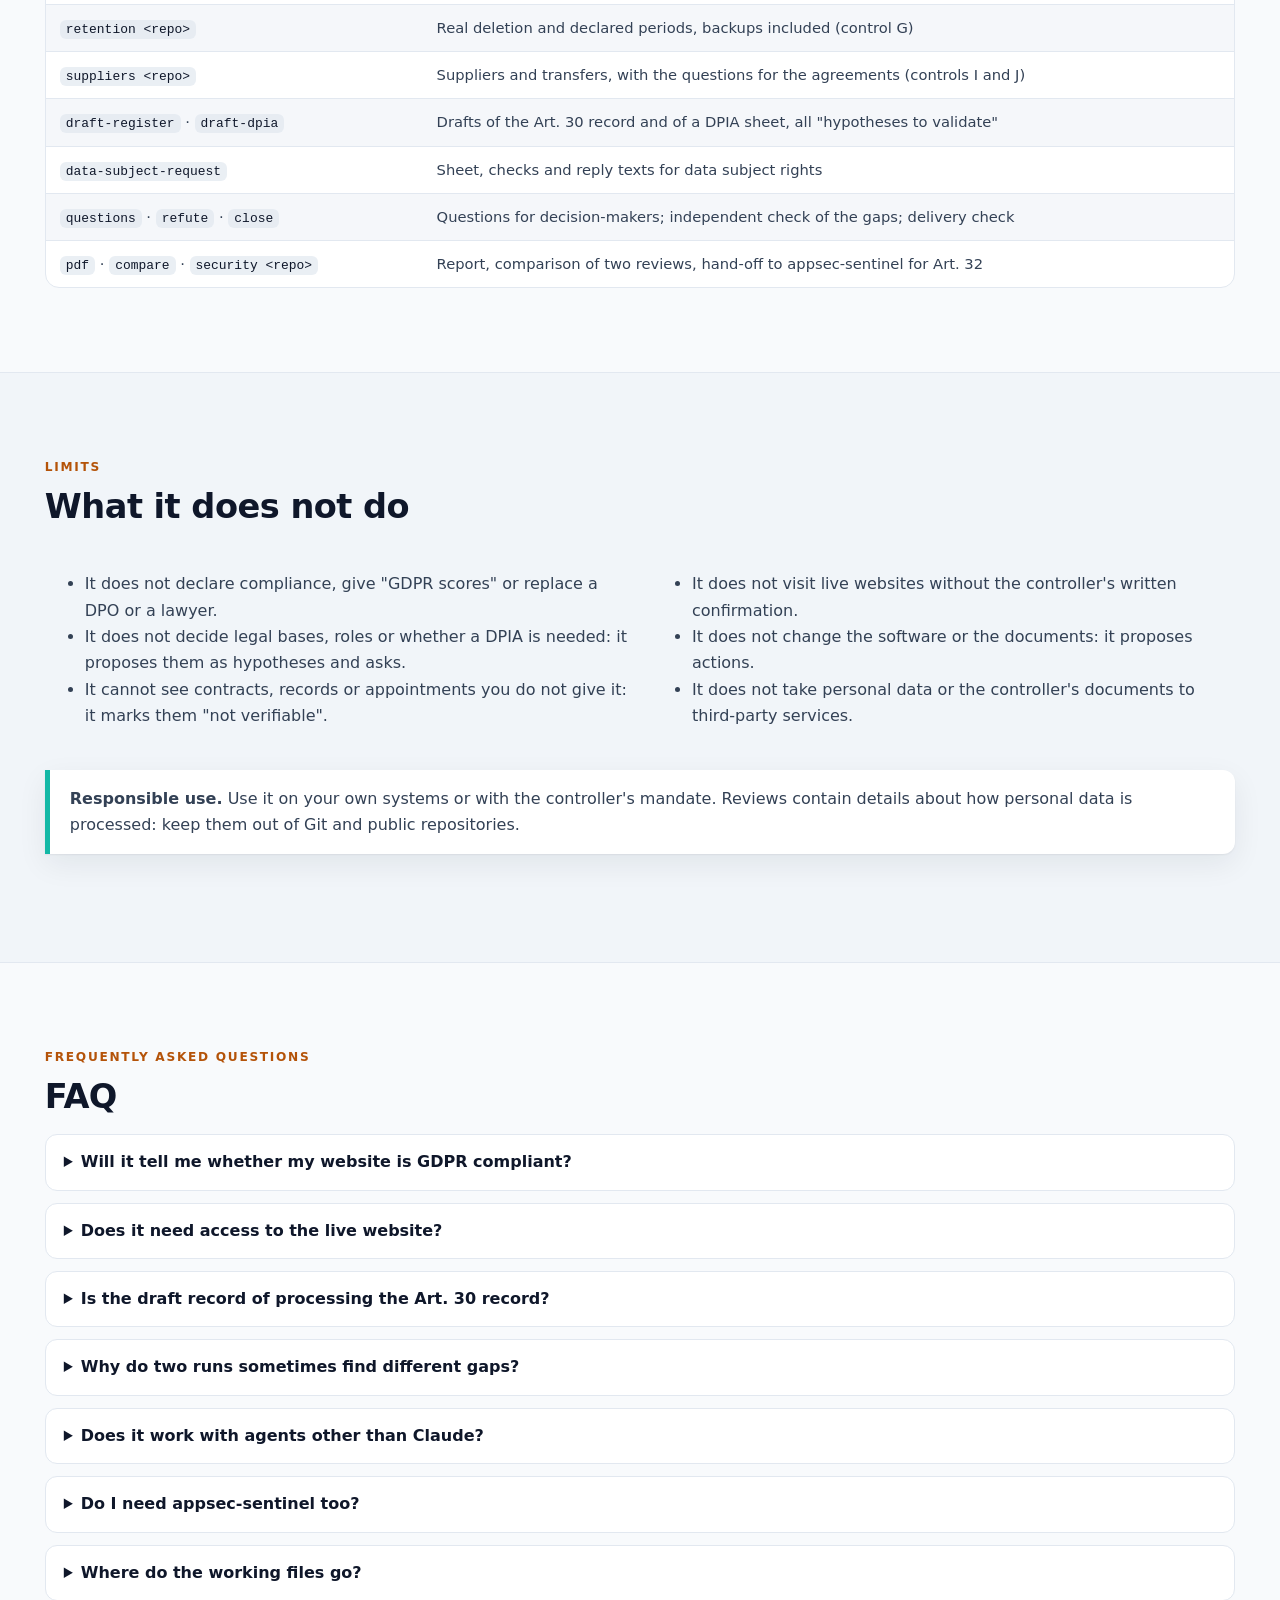
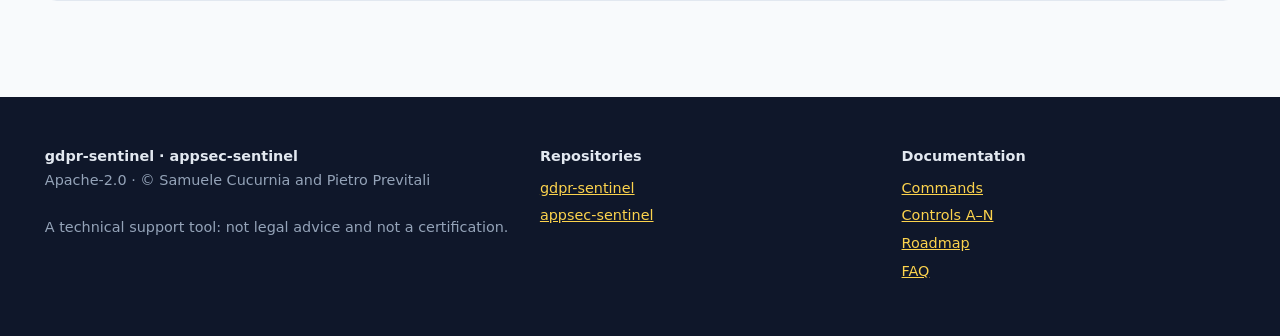
==== commit 317e67a6: "Rilascio 1.4.2: matrice dell'informativa Co-Authored-By: Claude Opus 5.5 <noreply@anthropic.com> Cla" ====
--- a/site/index.en.html
+++ b/site/index.en.html
@@ -266,7 +266,7 @@
         <a class="btn primary" href="#installa">Install the skill</a>
         <a class="btn ghost" href="#gap">See a gap</a>
       </div>
-      <p class="meta">Version 1.4.1 · by Samuele Cucurnia and Pietro Previtali · not a substitute for a DPO or a lawyer</p>
+      <p class="meta">Version 1.4.2 · by Samuele Cucurnia and Pietro Previtali · not a substitute for a DPO or a lawyer</p>
     </div>
     <div class="term" role="img" aria-label="Example session: the skill asks for the controller and scope, then reports gaps, items it cannot verify and questions for the DPO">
       <div class="bar"><i></i><i></i><i></i><span>example session · static review</span></div>
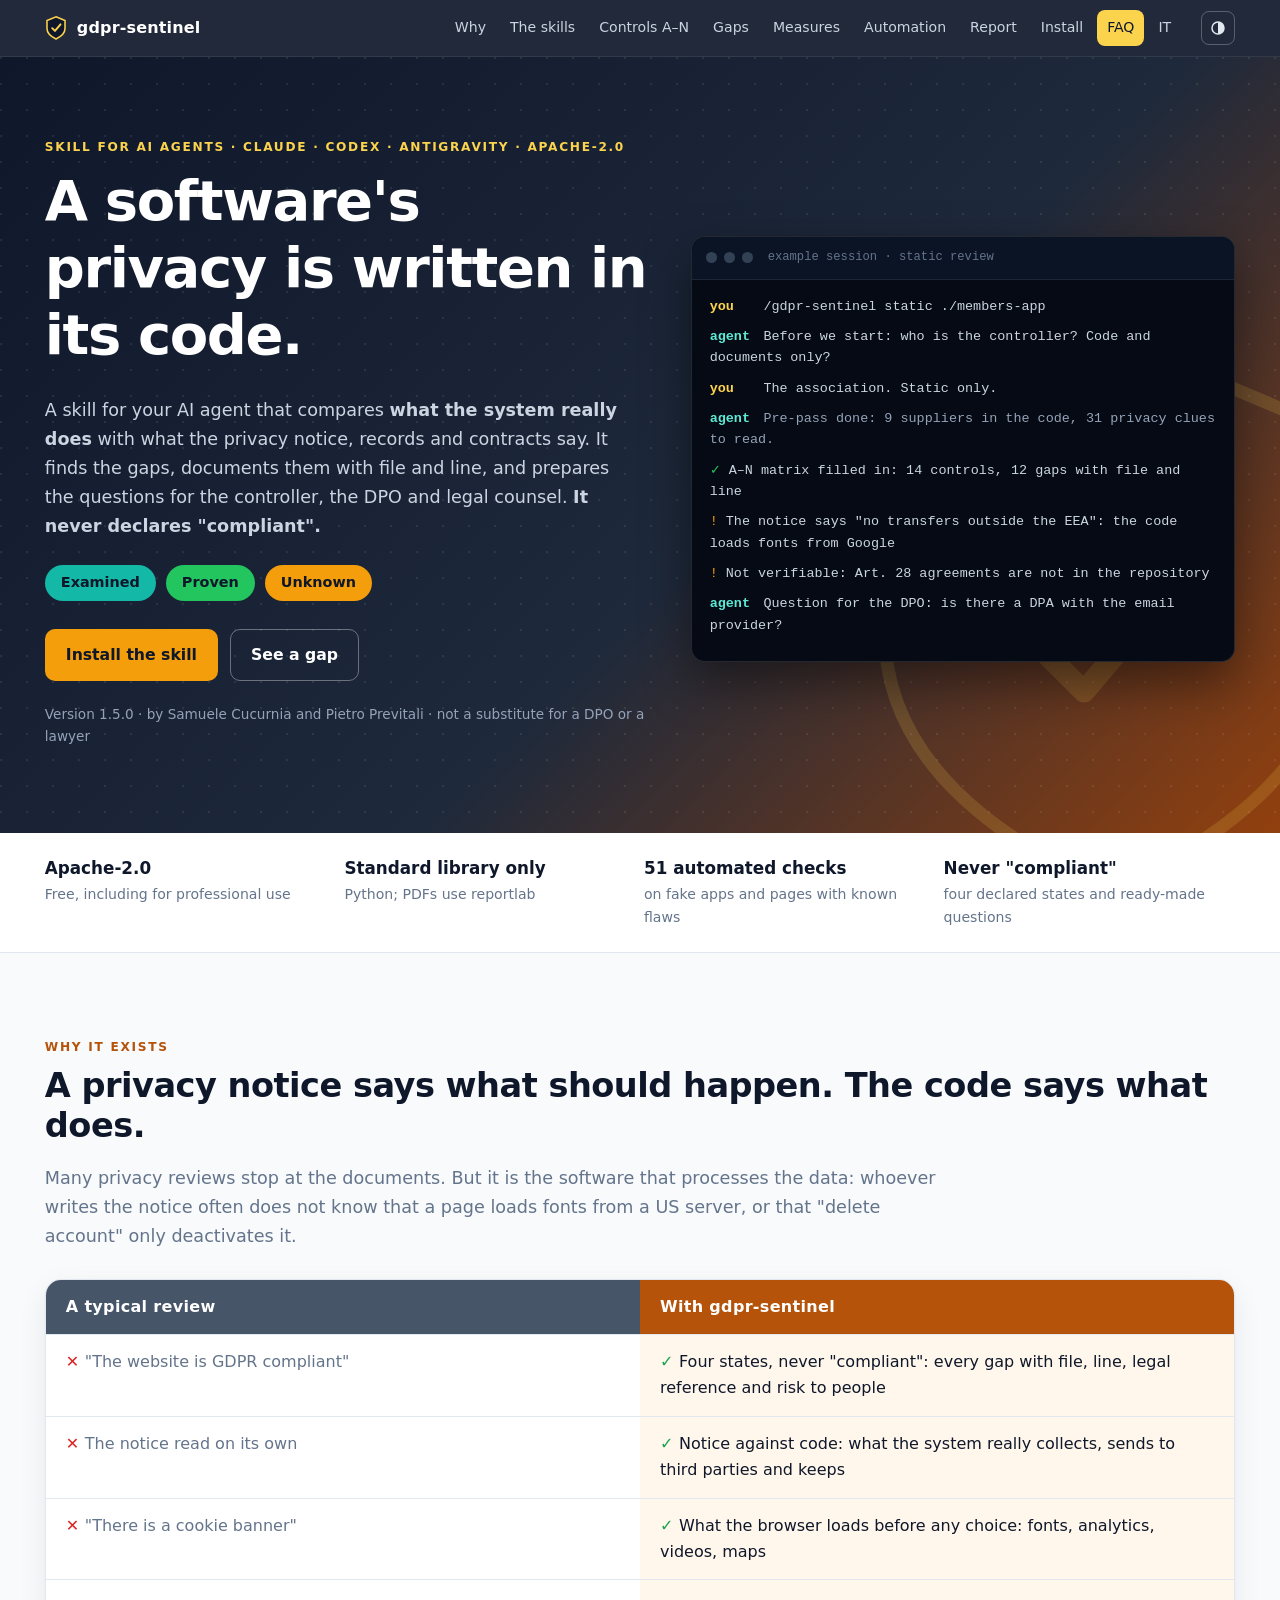
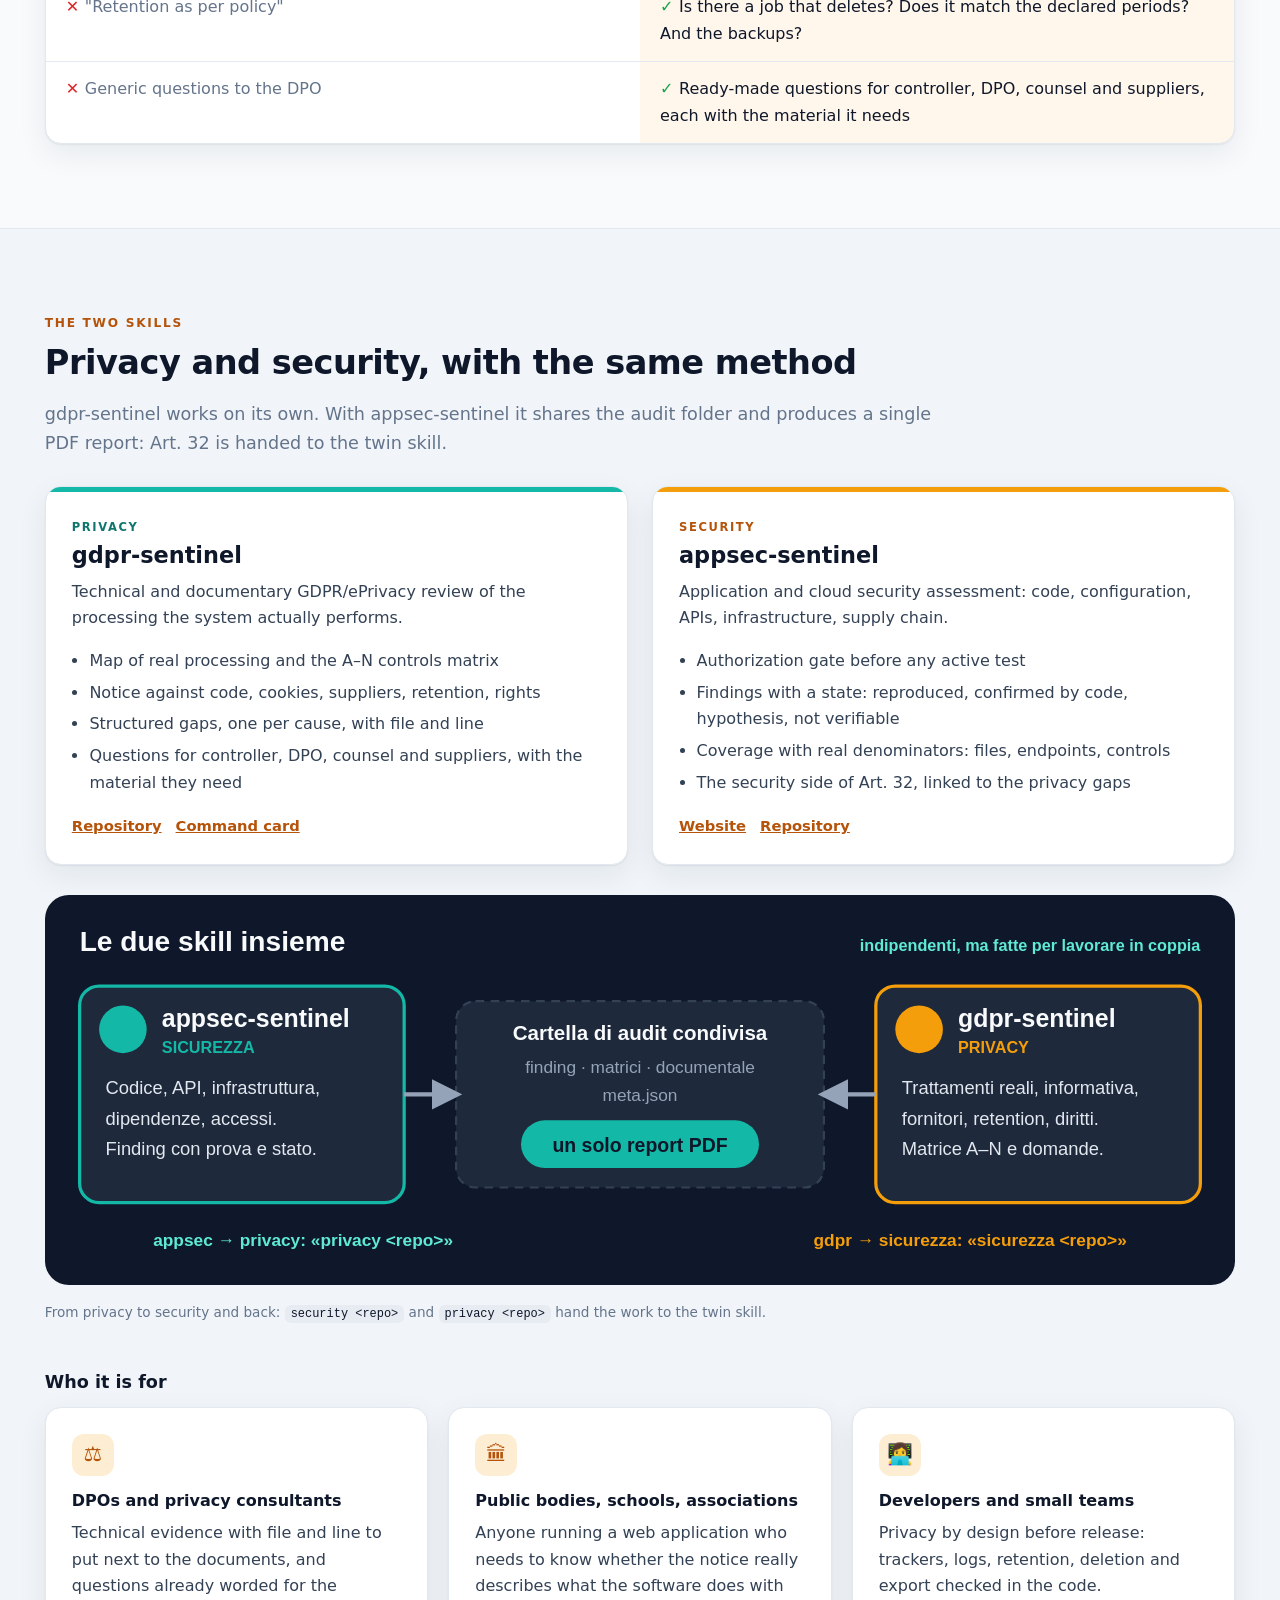
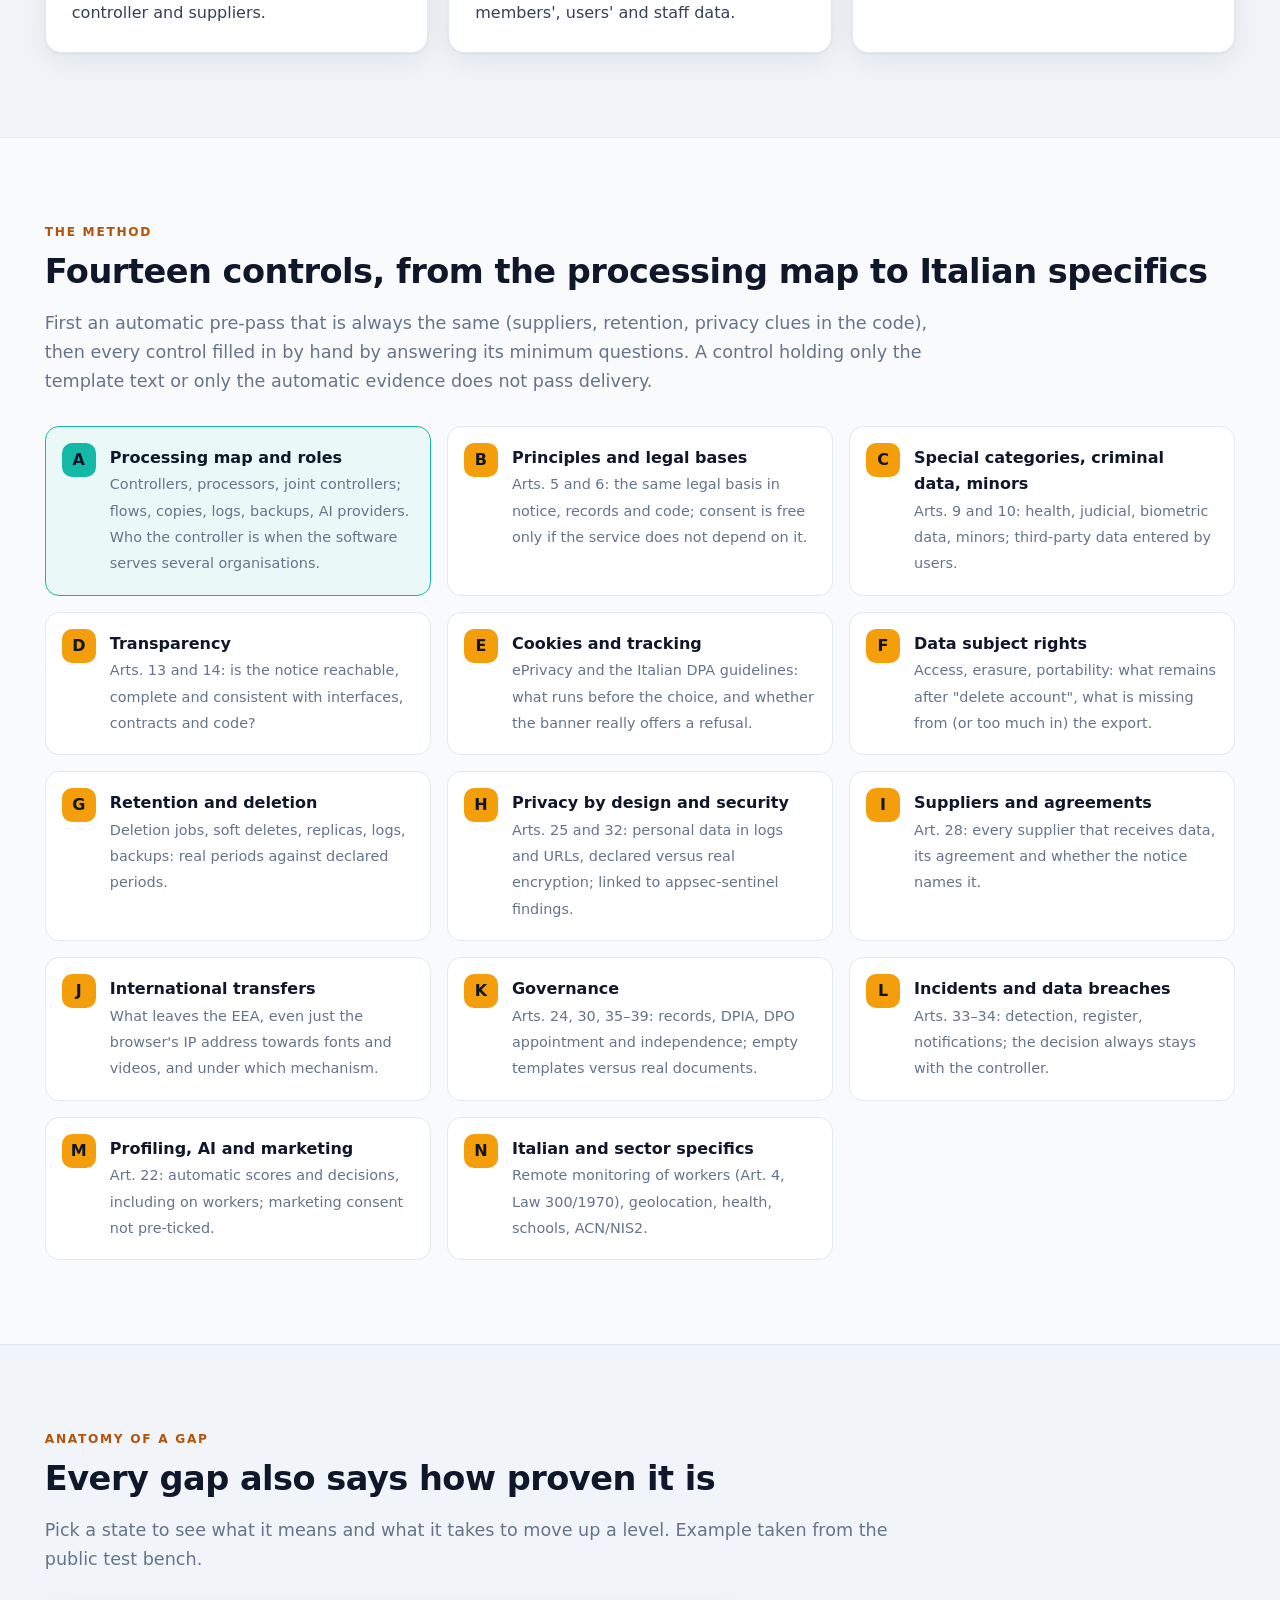
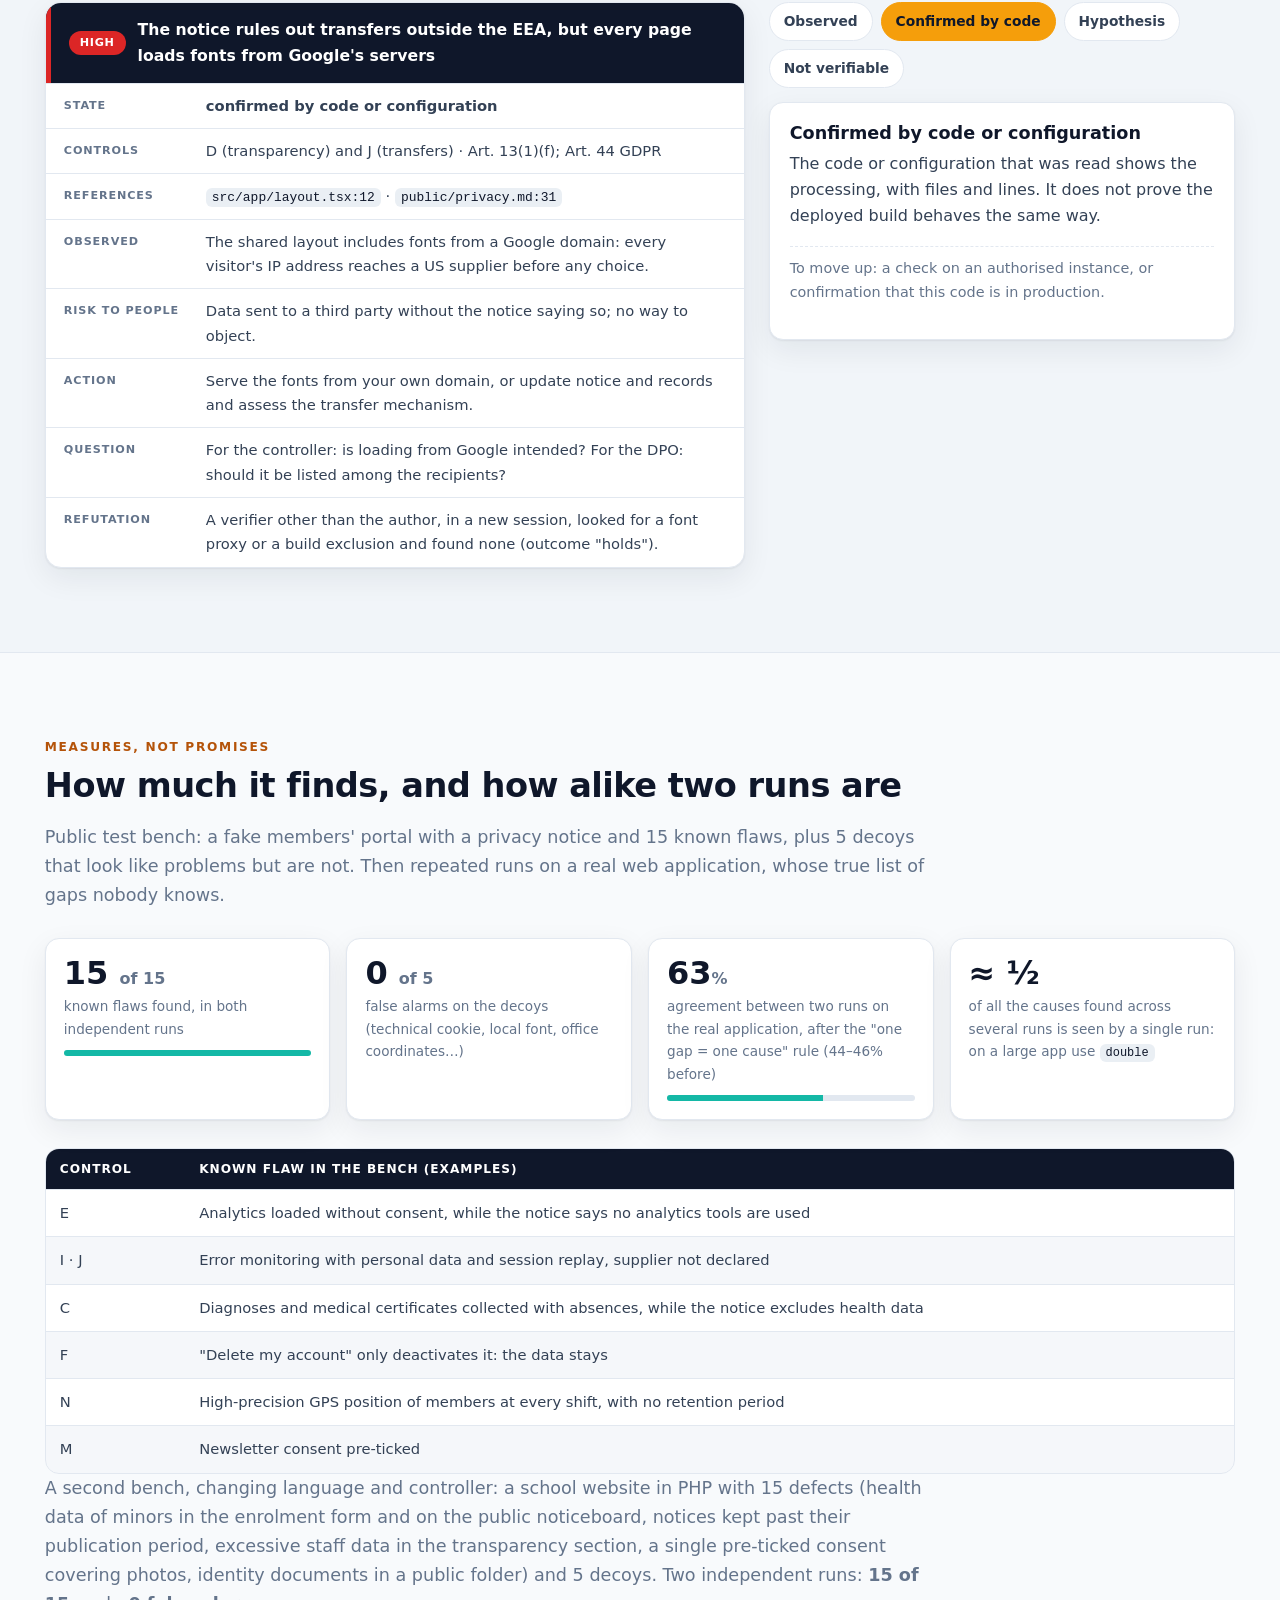
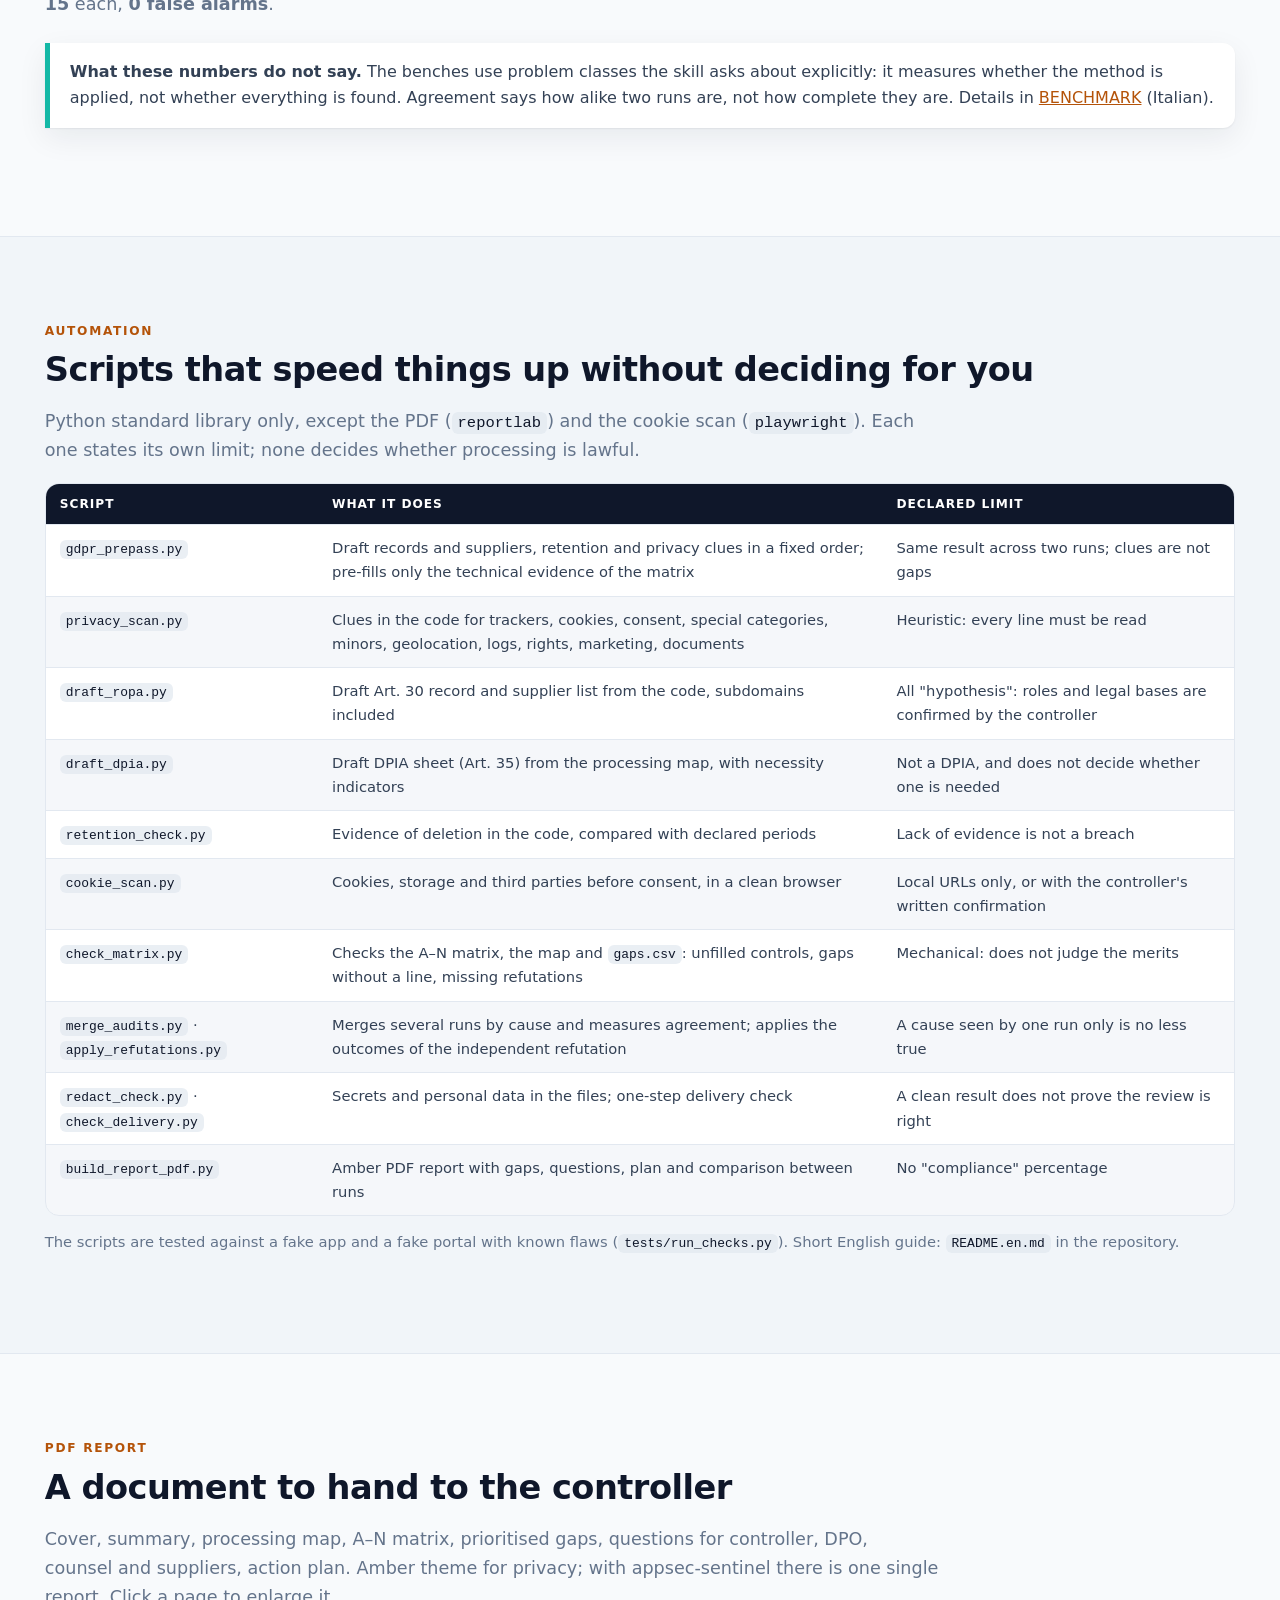
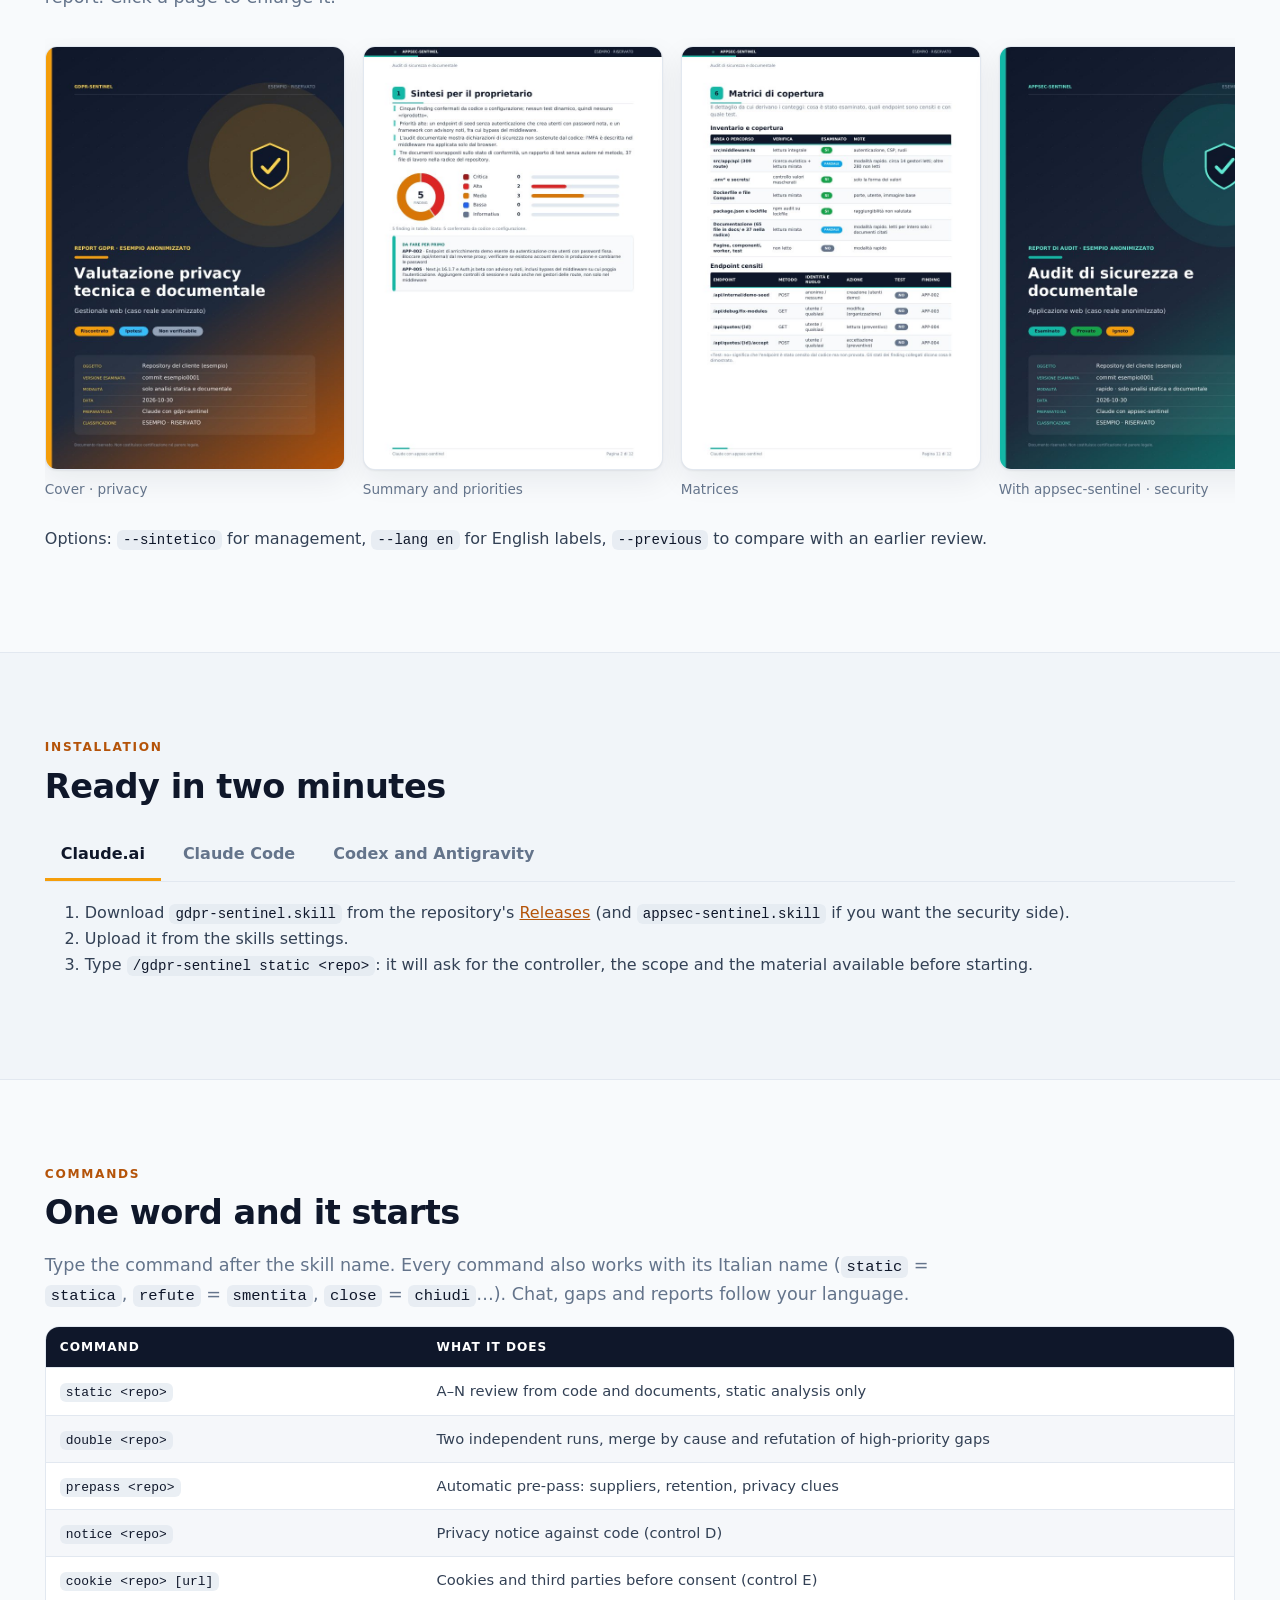
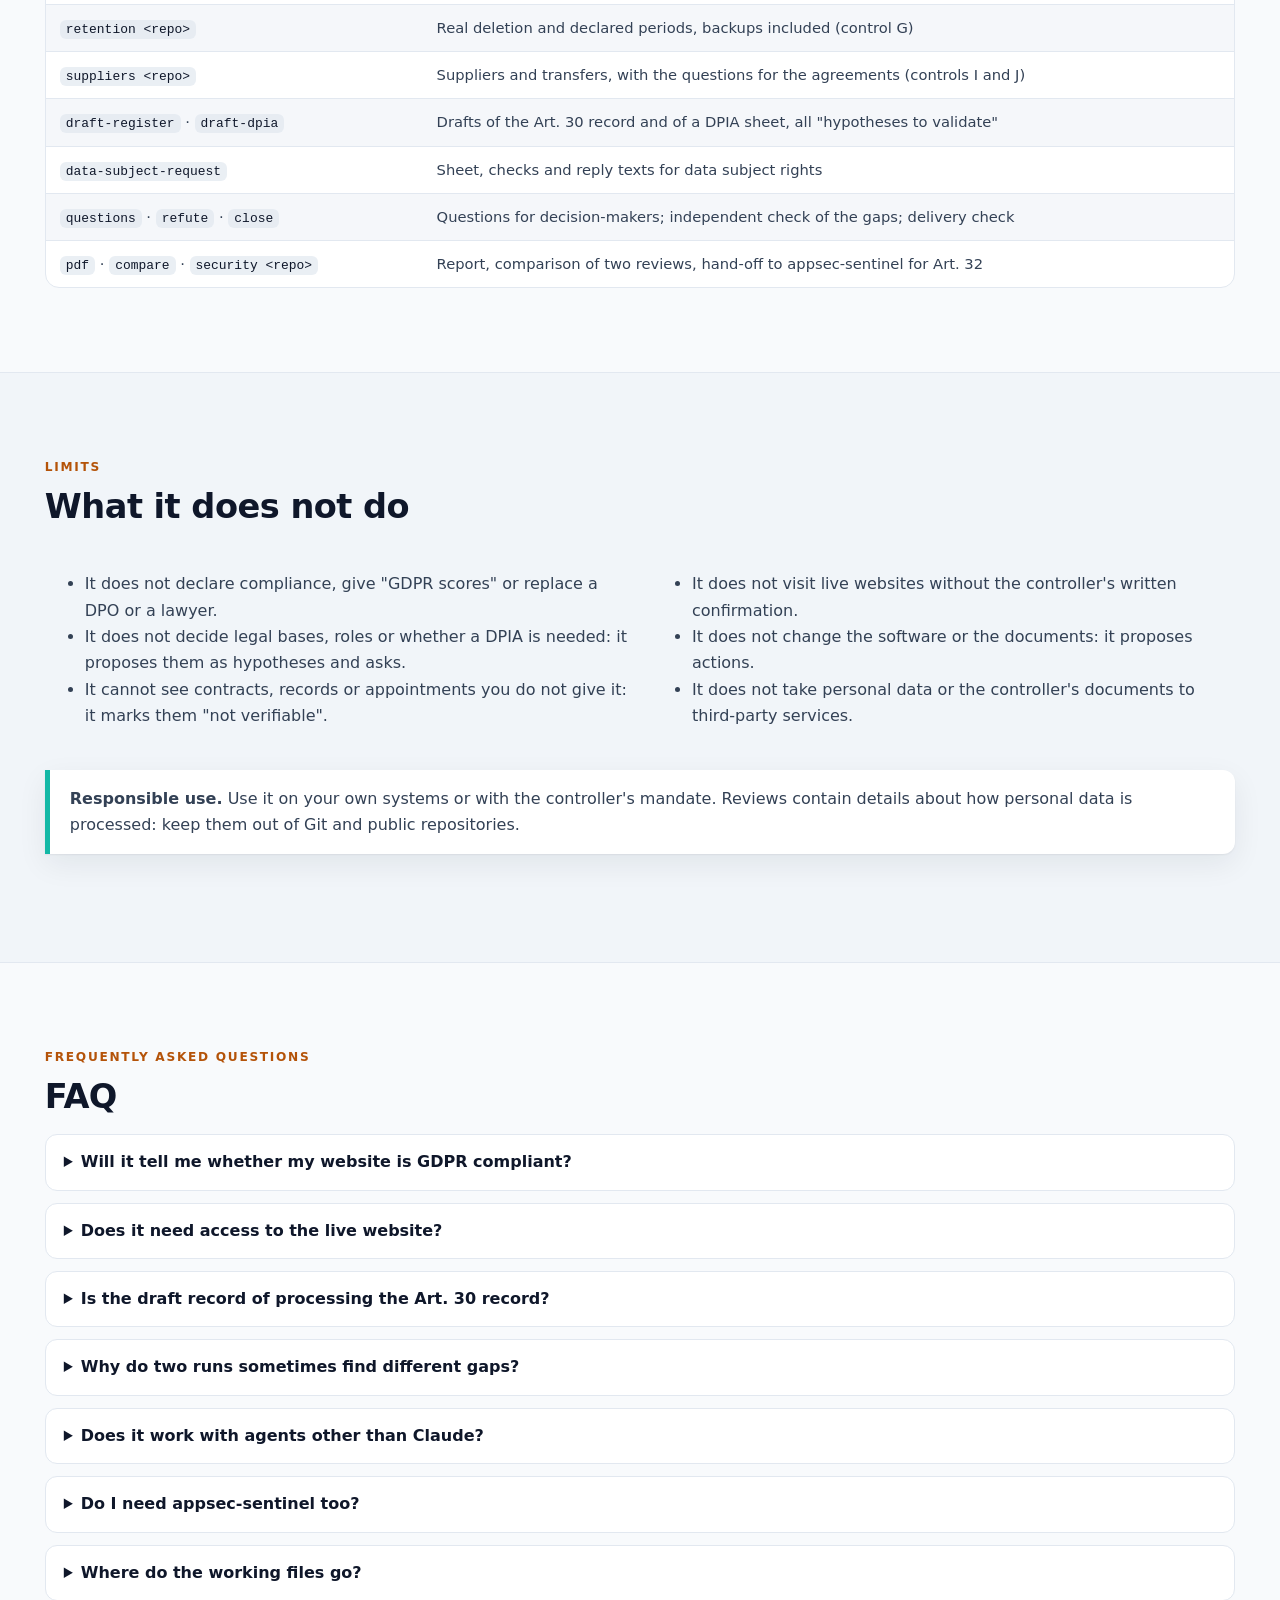
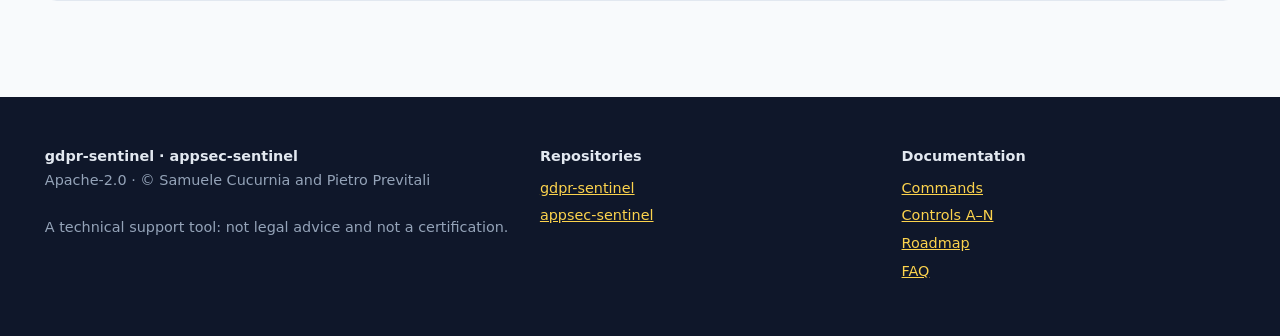
==== commit 9714d6bd: "Rilascio 1.5.0: matrice dei ruoli e degli accessi Co-Authored-By: Claude Opus 5.5 <noreply@anthropic" ====
--- a/site/index.en.html
+++ b/site/index.en.html
@@ -266,7 +266,7 @@
         <a class="btn primary" href="#installa">Install the skill</a>
         <a class="btn ghost" href="#gap">See a gap</a>
       </div>
-      <p class="meta">Version 1.4.2 · by Samuele Cucurnia and Pietro Previtali · not a substitute for a DPO or a lawyer</p>
+      <p class="meta">Version 1.5.0 · by Samuele Cucurnia and Pietro Previtali · not a substitute for a DPO or a lawyer</p>
     </div>
     <div class="term" role="img" aria-label="Example session: the skill asks for the controller and scope, then reports gaps, items it cannot verify and questions for the DPO">
       <div class="bar"><i></i><i></i><i></i><span>example session · static review</span></div>
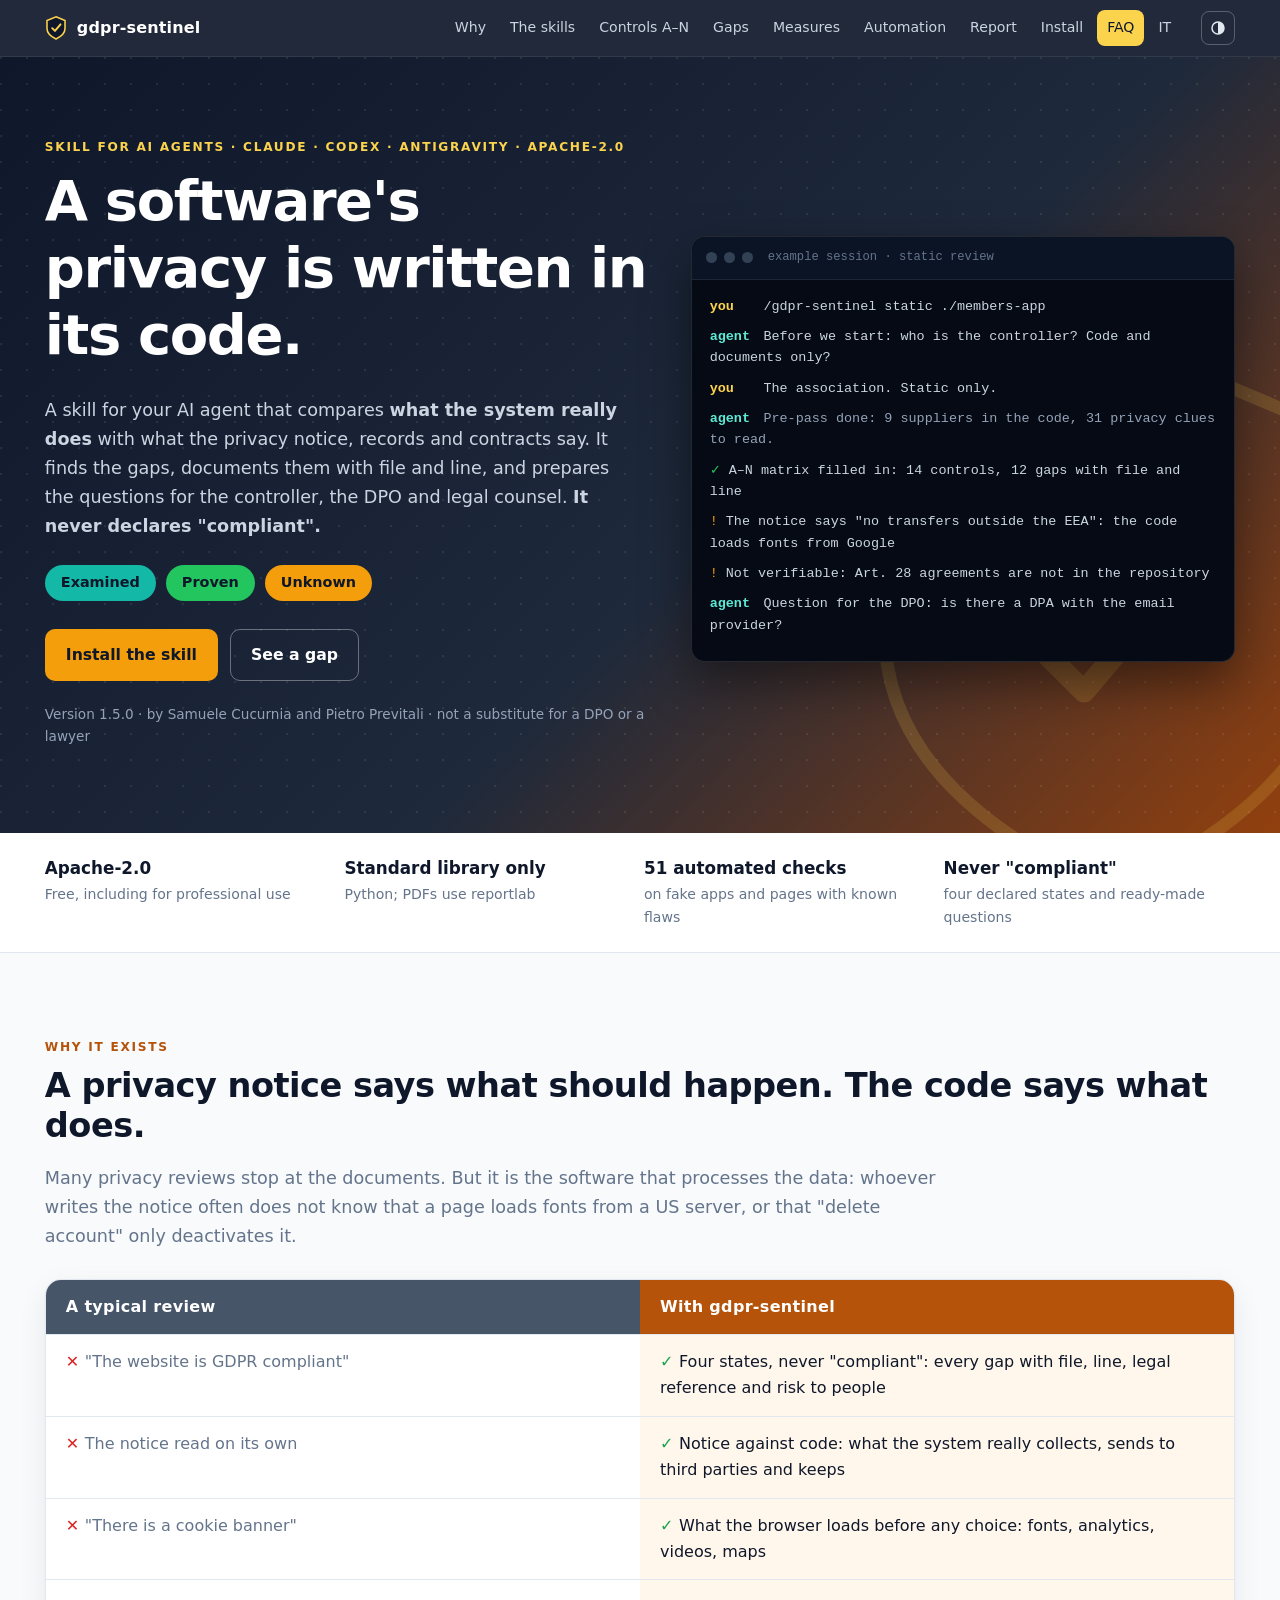
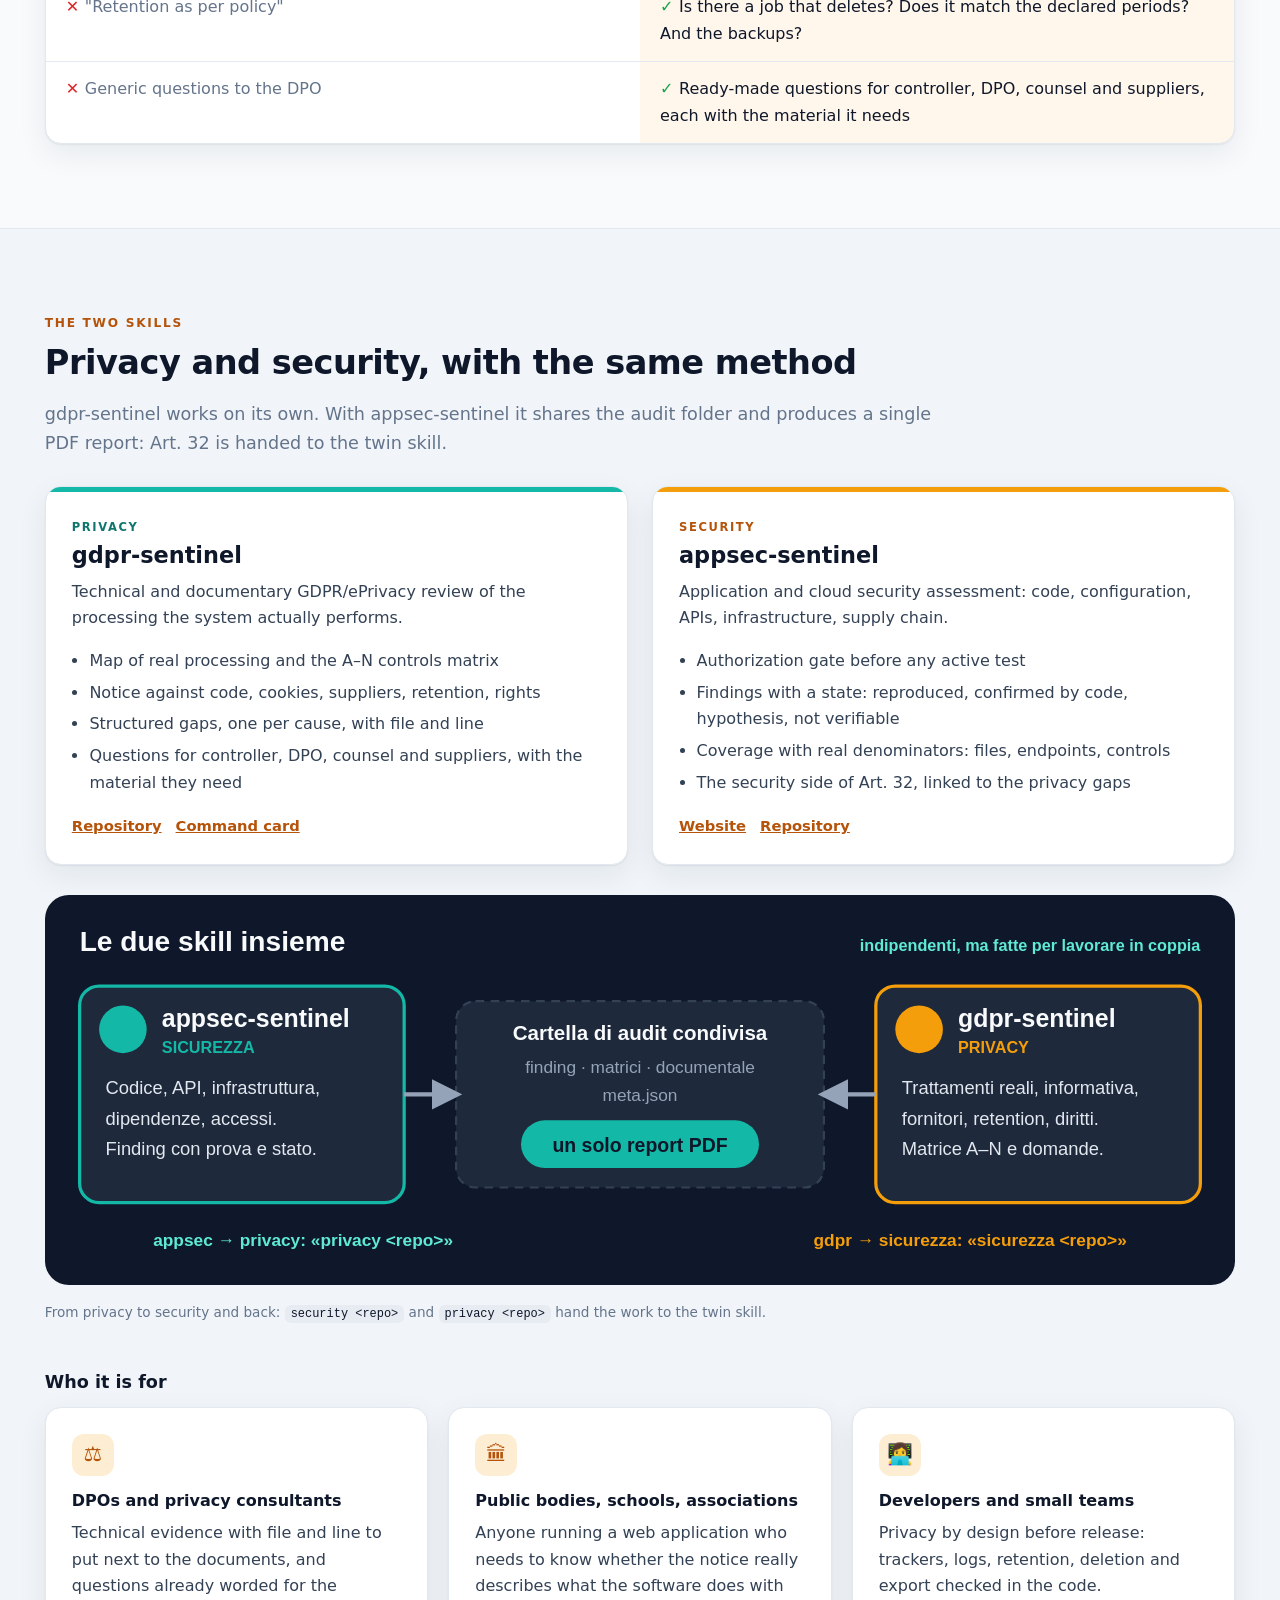
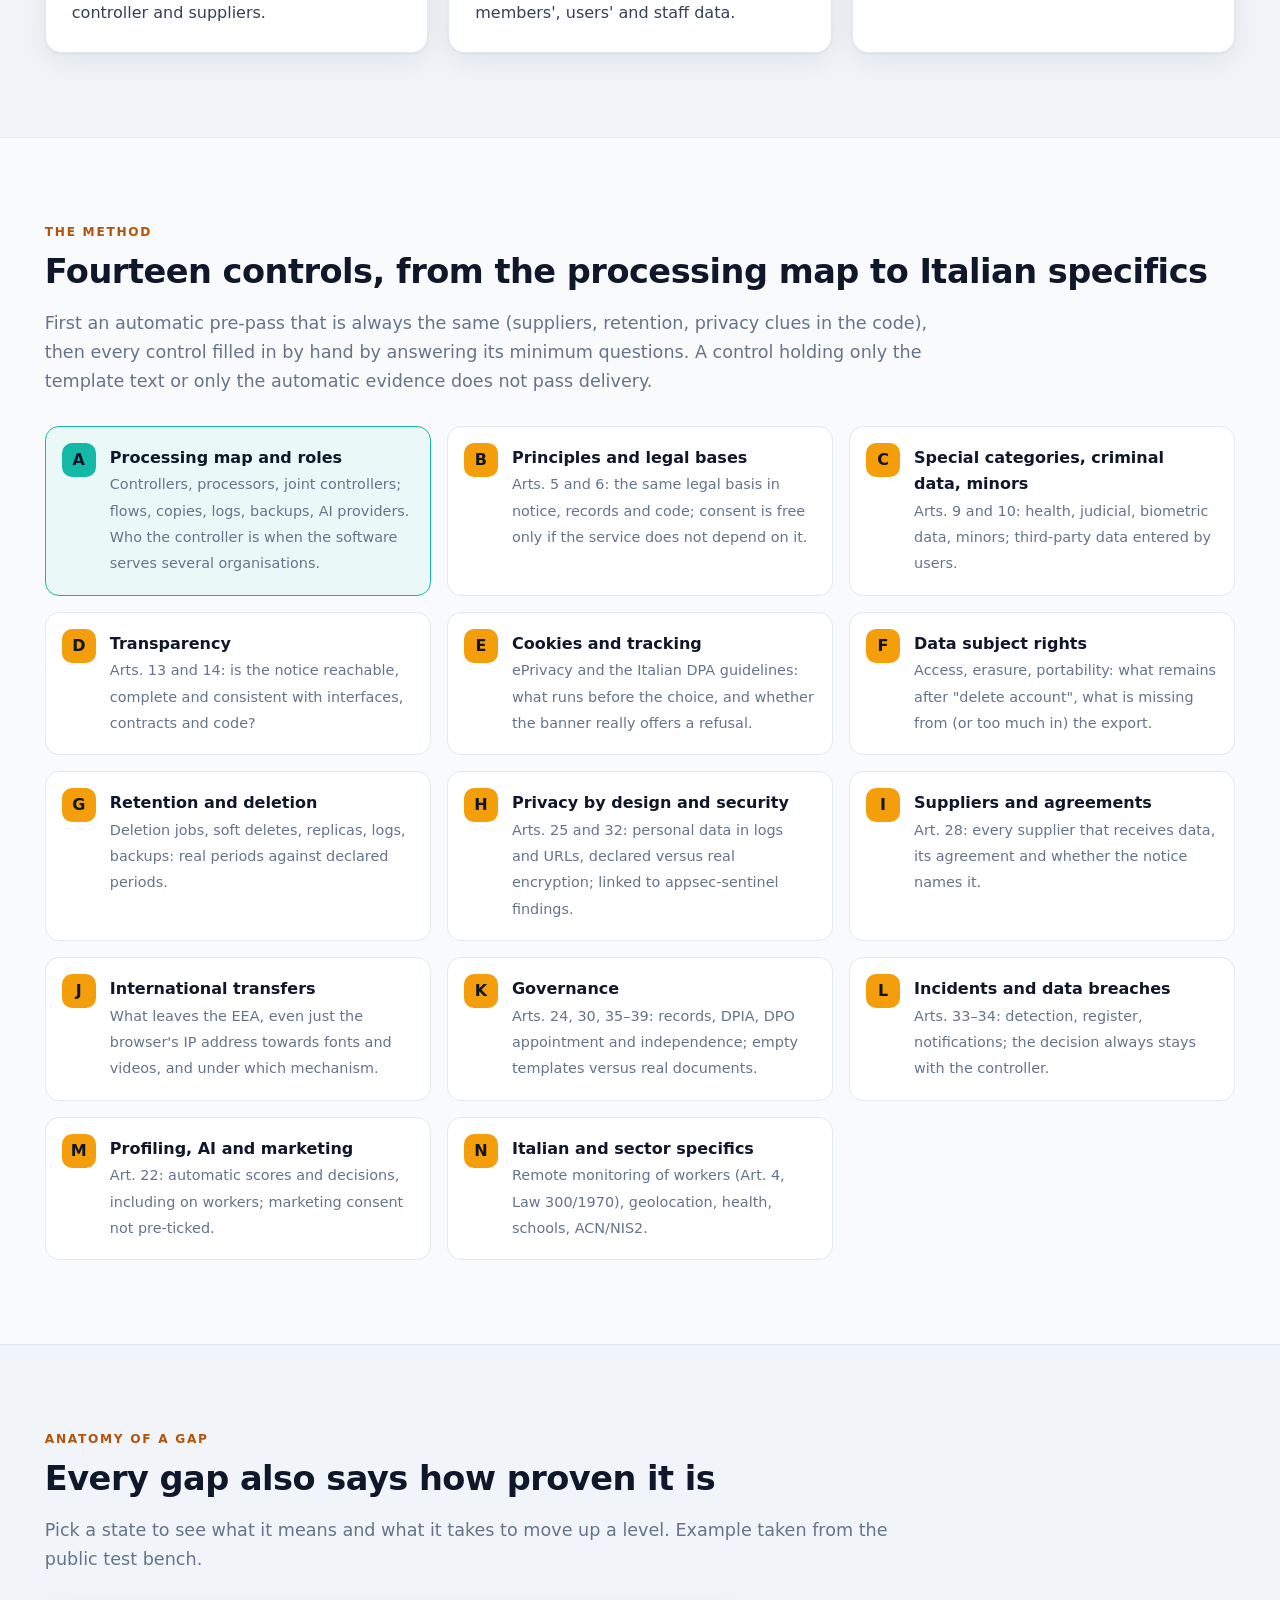
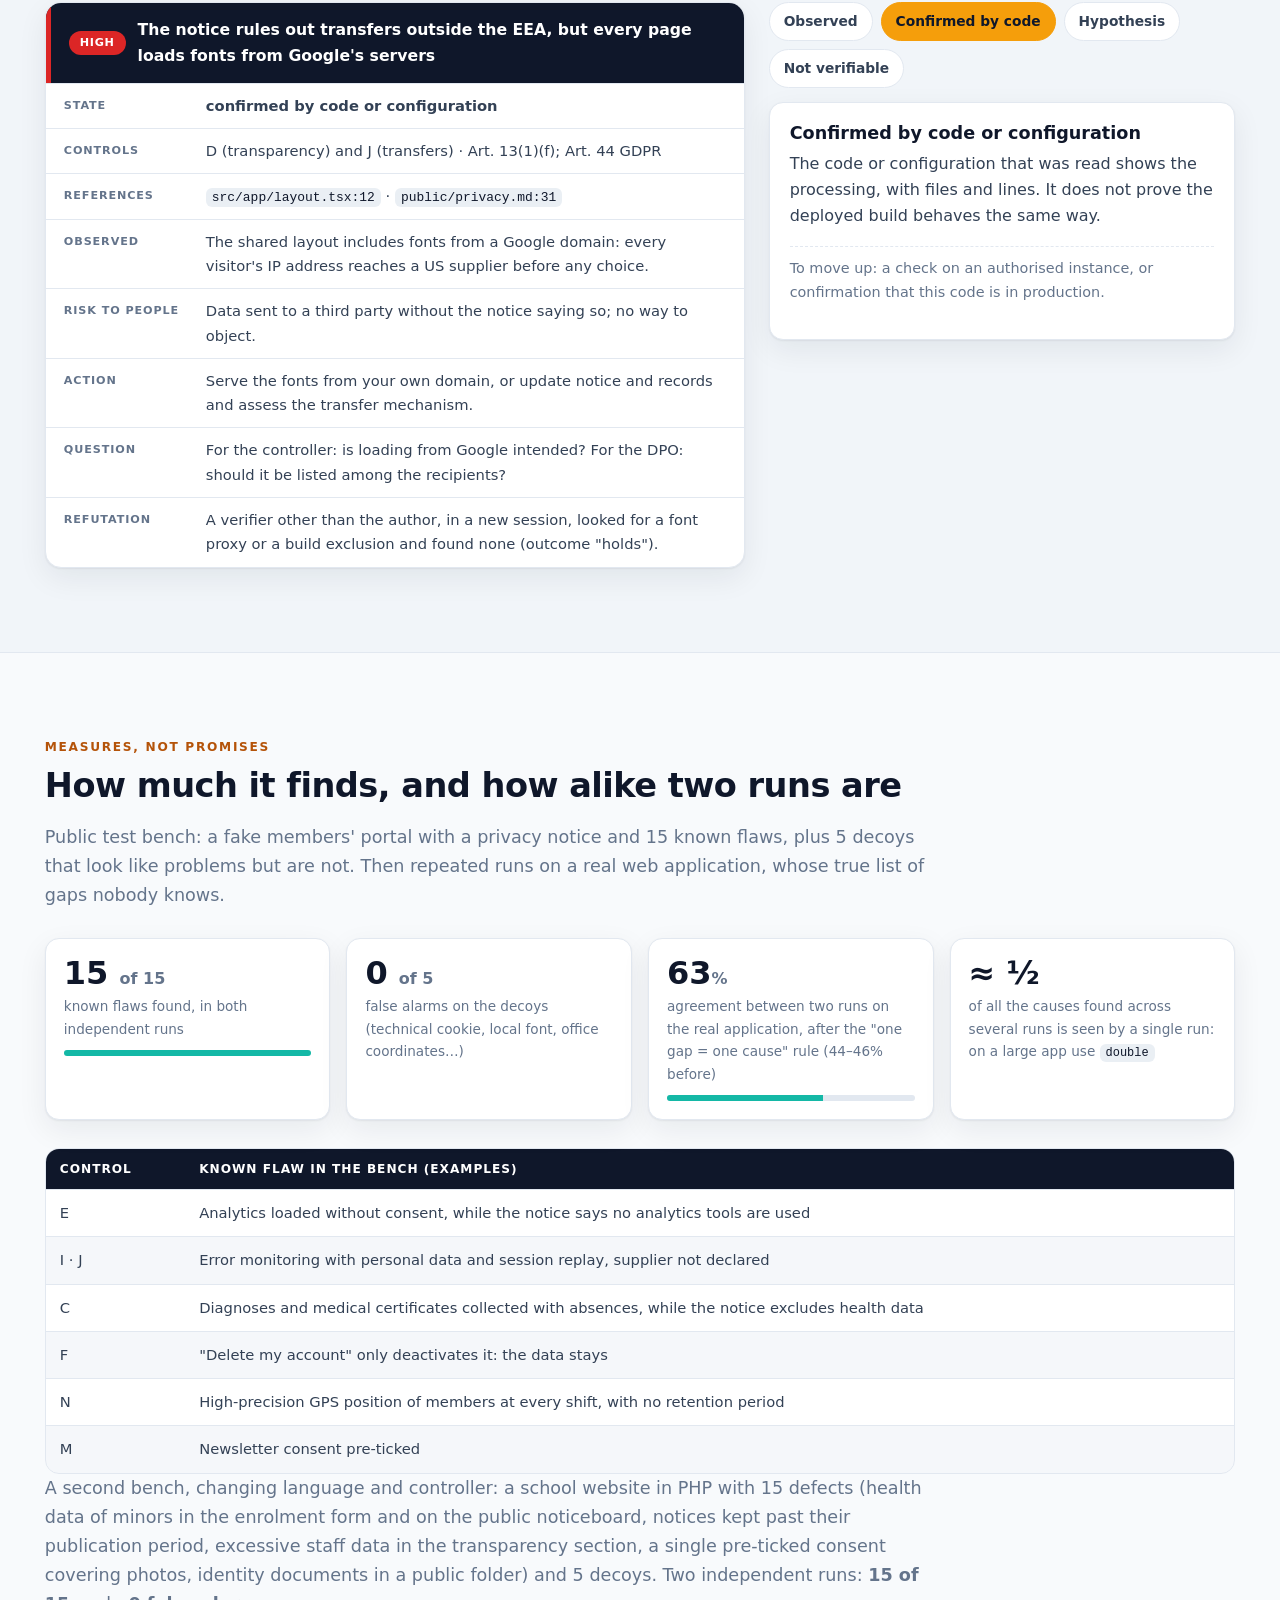
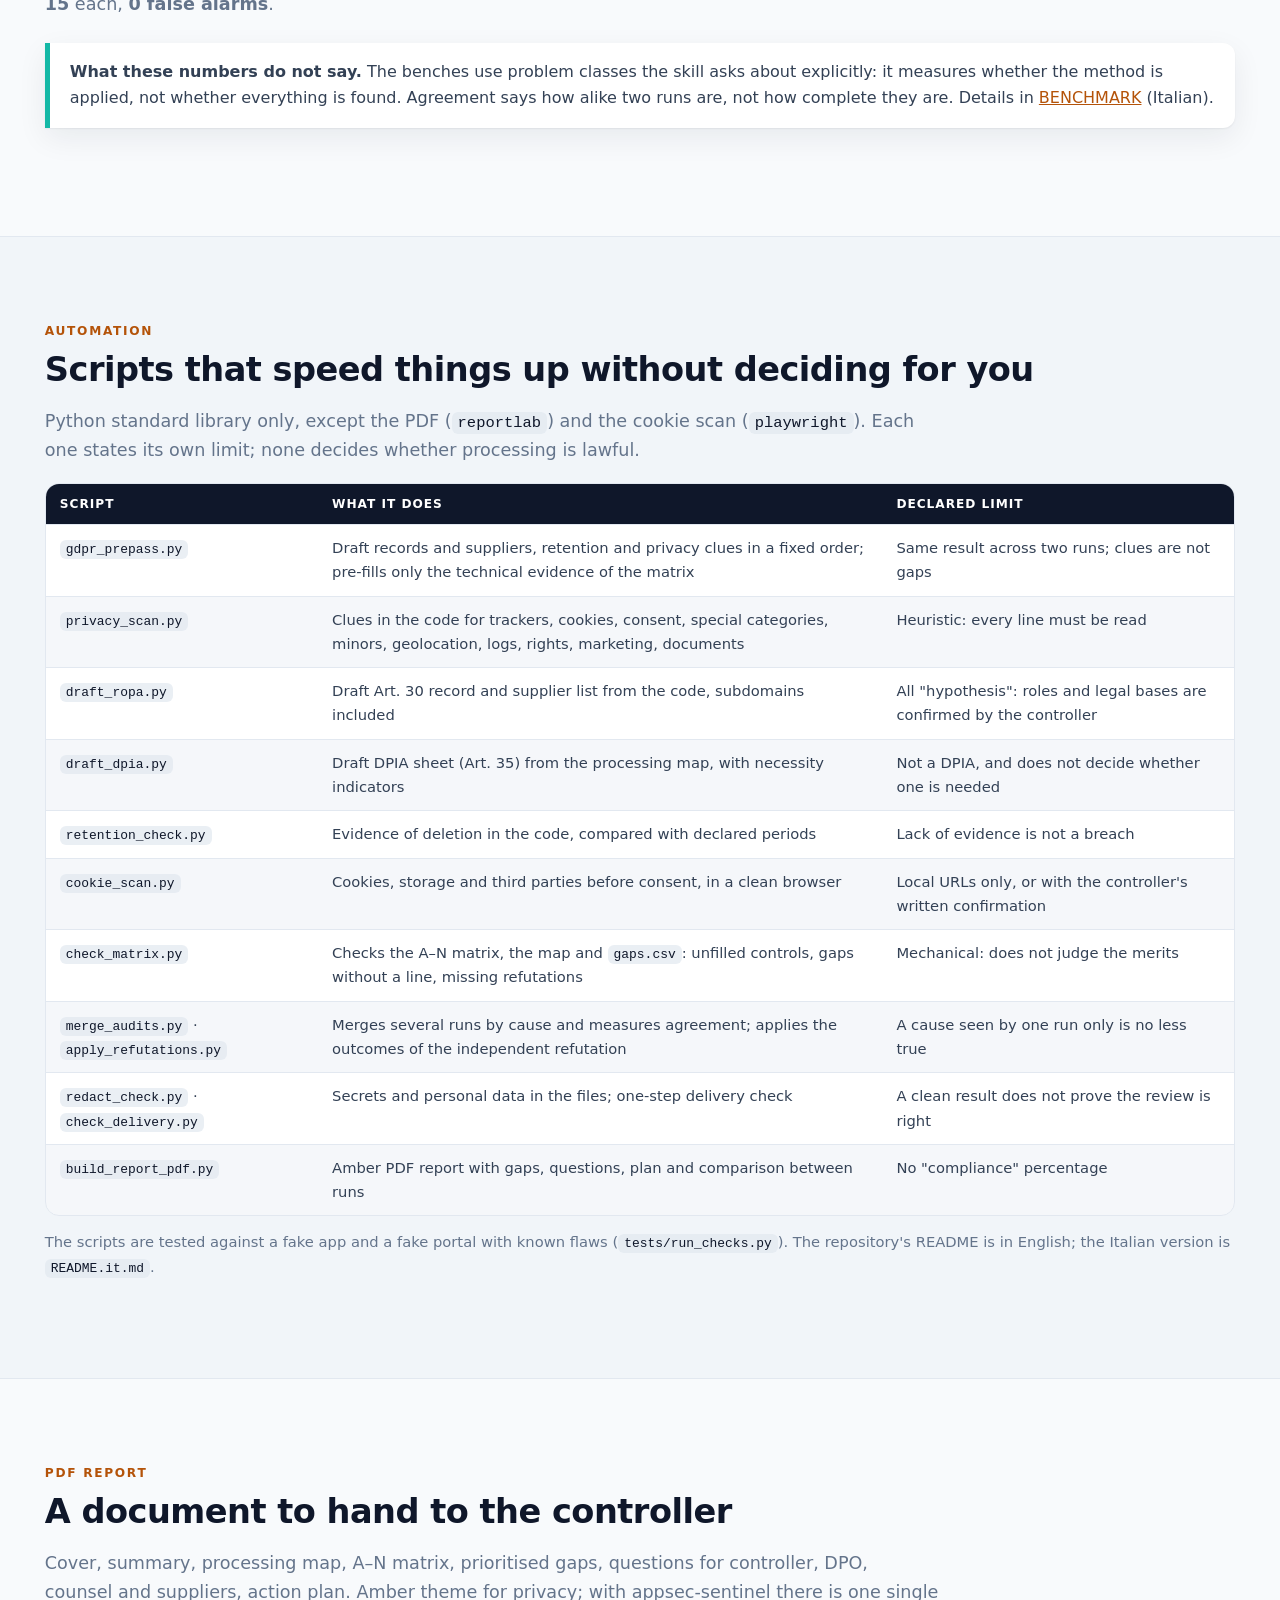
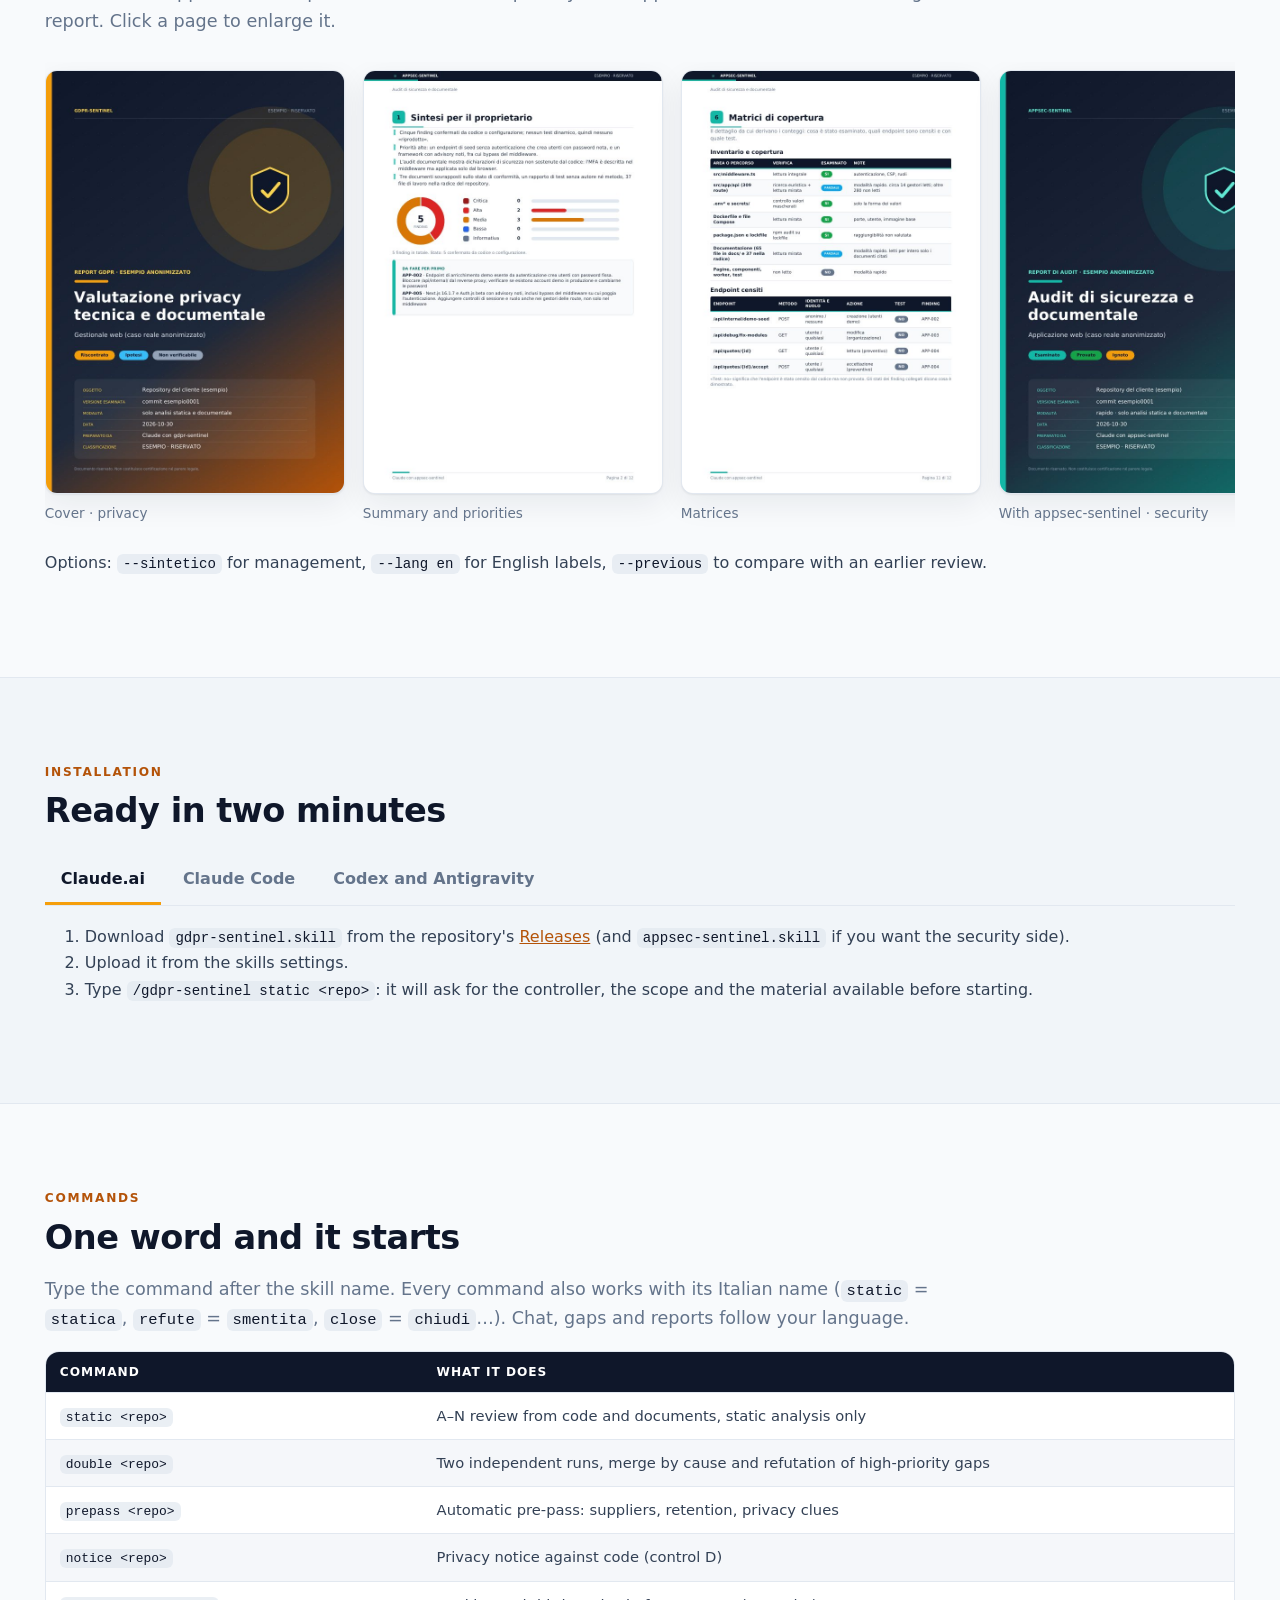
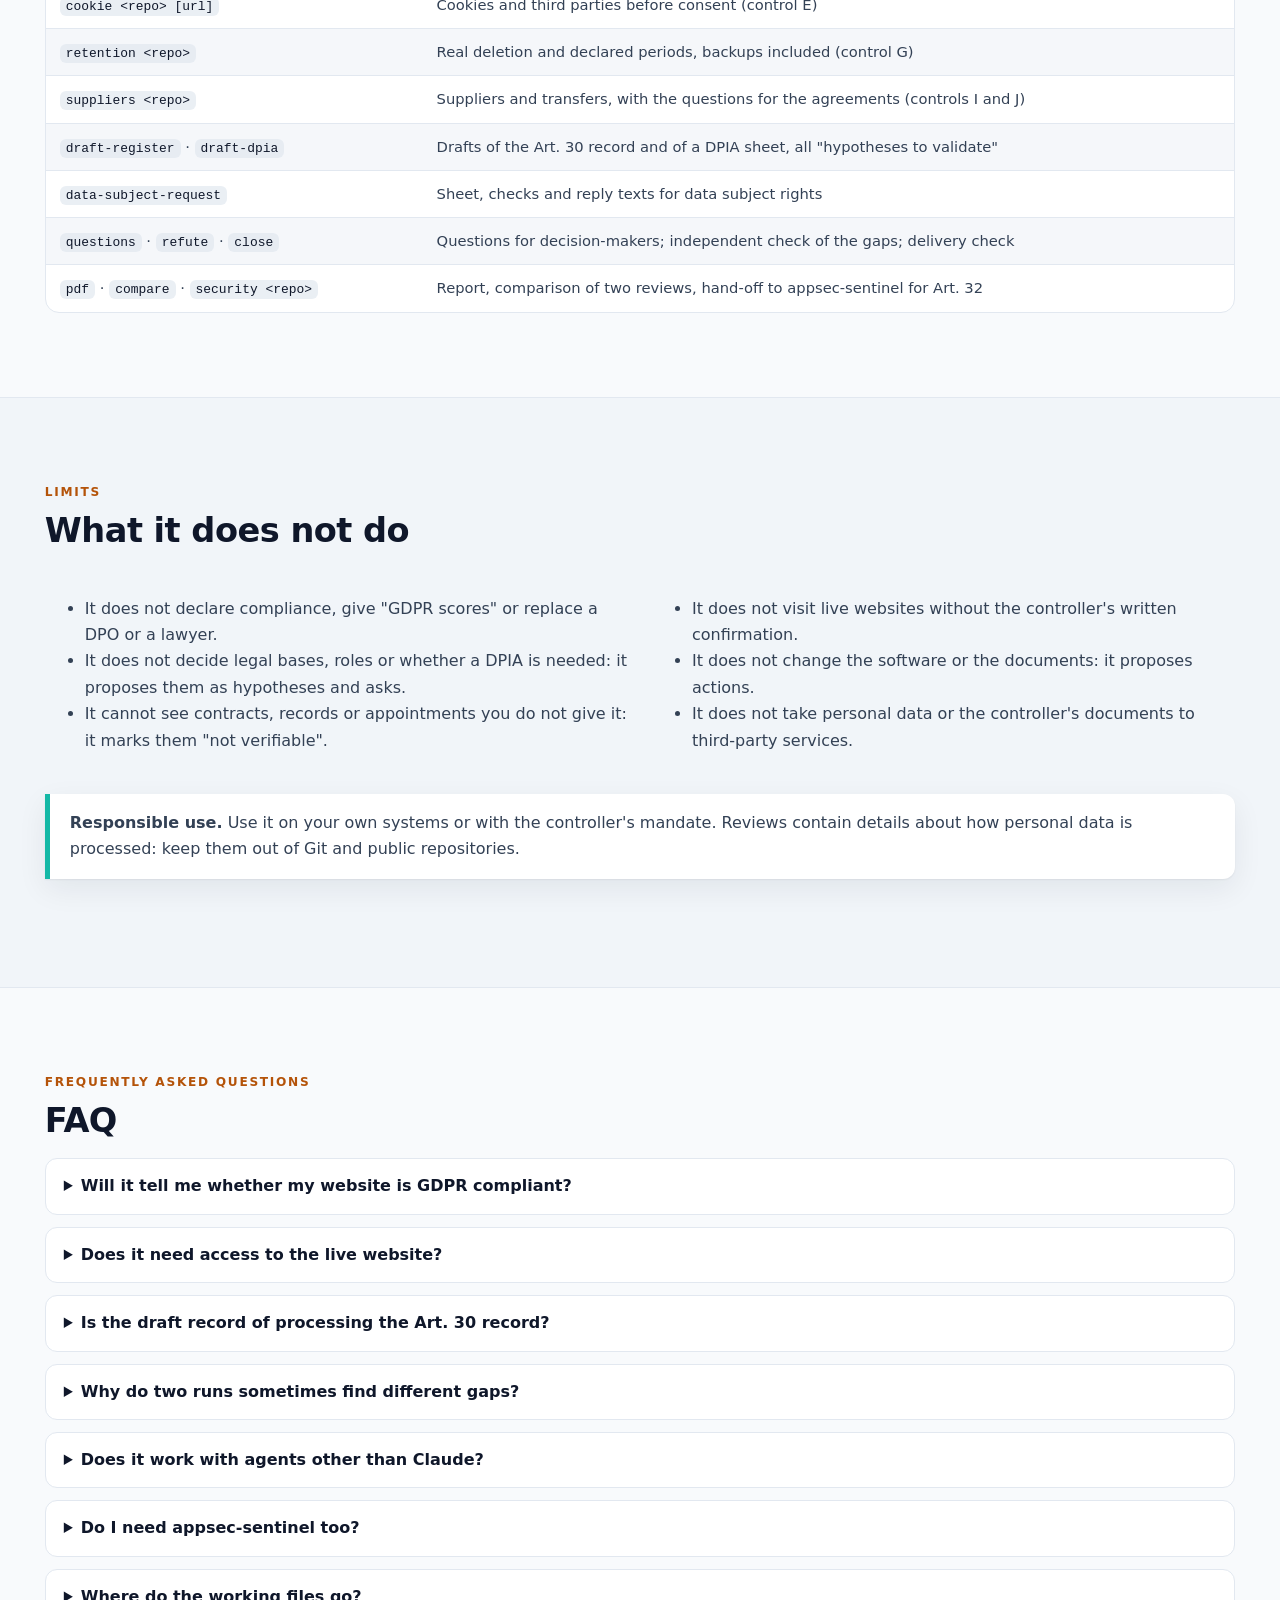
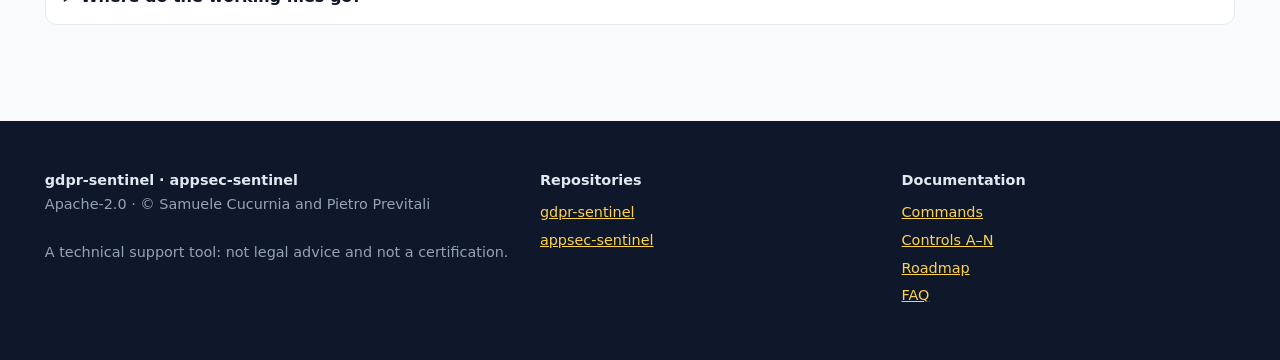
==== commit 6b27fe28: "docs: README principale in inglese (traduzione completa), versione italiana in README.it.md Co-Autho" ====
--- a/site/index.en.html
+++ b/site/index.en.html
@@ -457,7 +457,7 @@
         <tr><td><code>build_report_pdf.py</code></td><td>Amber PDF report with gaps, questions, plan and comparison between runs</td><td>No "compliance" percentage</td></tr>
       </tbody>
     </table></div>
-    <p style="margin-top:14px;font-size:.92rem;color:var(--muted)">The scripts are tested against a fake app and a fake portal with known flaws (<code>tests/run_checks.py</code>). Short English guide: <code>README.en.md</code> in the repository.</p>
+    <p style="margin-top:14px;font-size:.92rem;color:var(--muted)">The scripts are tested against a fake app and a fake portal with known flaws (<code>tests/run_checks.py</code>). The repository's README is in English; the Italian version is <code>README.it.md</code>.</p>
   </div>
 </section>
 
